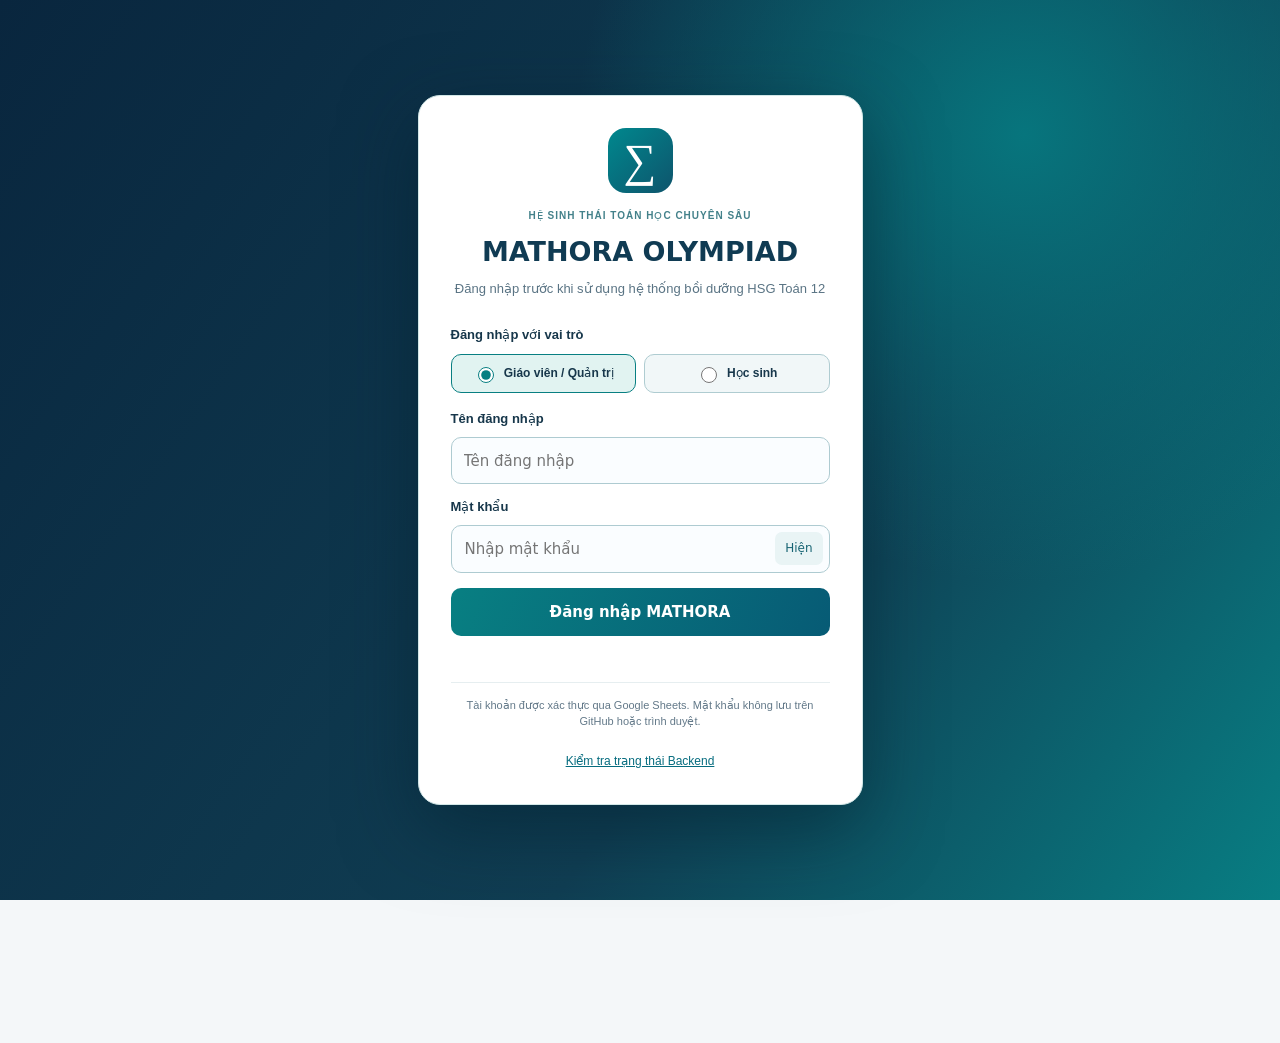
==== index.html @ 1aa9223e "copy(ui): remove xưởng terminology across Mathora creative and AI views" ====
<!doctype html>
<html lang="vi"><head><meta charset="UTF-8"><meta name="viewport" content="width=device-width,initial-scale=1"><meta name="theme-color" content="#0d2f45"><link rel="manifest" href="./manifest.json"><link rel="icon" href="./icon-192.png" type="image/png"><title>MATHORA OLYMPIAD | HSG Toán 12 cấp thành phố · V0.6</title>
<style>
:root{--navy:#102d40;--teal:#087f82;--bg:#f4f7f9;--ink:#203748;--muted:#718592;--line:#dce6eb;--white:#fff;--gold:#e4ab45;--pale:#e7f4f2}*{box-sizing:border-box}body{margin:0;background:var(--bg);font:15px/1.58 'Segoe UI',Arial,sans-serif;color:var(--ink)}button,input,select,textarea{font:inherit}button{cursor:pointer}button:disabled{opacity:.5;cursor:not-allowed}button:focus-visible,a:focus-visible,input:focus-visible,textarea:focus-visible,select:focus-visible{outline:3px solid #e9a835;outline-offset:2px}.app{min-height:100vh;display:grid;grid-template-columns:255px minmax(0,1fr)}aside{background:var(--navy);color:#d9e9ef;padding:25px 14px;position:sticky;top:0;height:100vh;overflow:auto}.mark{display:flex;align-items:center;gap:12px;padding:6px 10px 24px;border-bottom:1px solid #ffffff25}.symbol{display:grid;place-items:center;background:linear-gradient(140deg,#00a8a6,#0b636e);color:white;width:43px;height:43px;border-radius:14px;font-family:Georgia,serif;font-size:24px}.mark strong{font-family:'Segoe UI',Arial,sans-serif;display:block;color:#fff;font-size:18px;letter-spacing:.07em}.mark small{display:block;color:#b5cad5;font-size:11px}.nav-label{margin:26px 10px 10px;text-transform:uppercase;letter-spacing:.12em;color:#88a8b6;font-size:10px;font-weight:800}.nav{font-family:'Segoe UI',Arial,sans-serif;display:flex;gap:12px;align-items:center;width:100%;padding:11px 12px;border:0;background:transparent;color:#cae0e9;border-radius:11px;text-align:left;font-weight:600;margin:3px 0}.nav:hover,.nav.active{background:#ffffff19;color:#fff}.nav.active{box-shadow:inset 3px 0 var(--gold)}.nav span:first-child{width:22px;text-align:center;font-size:18px}.aside-foot{margin-top:35px;color:#99b5c4;font-size:11px;padding:12px;border-top:1px solid #ffffff24}main{min-width:0;padding:24px clamp(17px,3.2vw,48px) 70px;max-width:1550px;width:100%;margin:auto}.top{display:flex;justify-content:space-between;align-items:center;gap:12px;margin-bottom:28px}.kicker{font-size:12px;font-weight:800;letter-spacing:.1em;color:var(--teal);text-transform:uppercase}h1{font:750 clamp(26px,3vw,37px)/1.25 'Segoe UI',Arial,sans-serif;margin:7px 0 9px;color:var(--navy)}h2{font:750 22px/1.35 'Segoe UI',Arial,sans-serif;color:var(--navy);margin:0 0 12px}h3{font-family:'Segoe UI',Arial,sans-serif;font-size:16px;line-height:1.45;color:var(--navy);margin:0 0 10px}.sub{color:var(--muted);margin:0 0 22px}.badge{border:1px solid #cee3e1;background:#ecf7f5;color:#087175;border-radius:99px;padding:6px 11px;font-size:11px;font-weight:750}.badge.warn{background:#fff4e0;border-color:#f2dfbb;color:#926218}.grid{display:grid;grid-template-columns:repeat(3,minmax(0,1fr));gap:15px}.grid.two{grid-template-columns:repeat(2,minmax(0,1fr))}.panel{background:var(--white);border:1px solid var(--line);border-radius:17px;padding:22px;box-shadow:0 6px 18px #15445a08;min-width:0}.panel.soft{background:#ecf5f5;border-color:#d4e6e4}.stat{font-size:32px;font-weight:800;color:var(--navy)}.stat-caption{font-size:13px;color:var(--muted)}.hero{background:linear-gradient(125deg,#10384c,#0a5c64);border-radius:19px;color:white;padding:31px;position:relative;overflow:hidden;margin-bottom:20px}.hero:after{content:'∑';position:absolute;right:40px;top:-33px;color:#ffffff11;font:220px Georgia,serif;pointer-events:none}.hero h1{letter-spacing:-.025em;color:white;position:relative;z-index:1}.hero p{color:#d3e9ec;position:relative;z-index:1;max-width:650px}.hero .eyebrow{color:#b6dfdd;letter-spacing:.14em;font-size:11px;font-weight:800}.stack{display:grid;gap:16px}.row{display:flex;align-items:center;gap:11px;flex-wrap:wrap}.between{justify-content:space-between}.btn{font-family:'Segoe UI',Arial,sans-serif;background:var(--teal);color:white;border:1px solid var(--teal);padding:10px 16px;border-radius:10px;font-weight:700}.btn.secondary{background:white;color:var(--navy);border-color:#c9dce4}.btn.ghost{background:#eff5f7;color:#31566b;border-color:#d9e5e9}.btn.danger{background:#fff2ef;color:#ad3d32;border-color:#f1d5d0}.btn.small{padding:7px 10px;font-size:12px}.btn:hover{filter:brightness(.96)}.field{display:grid;gap:5px}.field label{font-size:12px;font-weight:800;color:#3b596a}.field input,.field select,.field textarea{width:100%;border:1px solid #cadbe3;background:#fff;border-radius:10px;padding:10px 12px;color:var(--ink)}.field textarea{min-height:95px;resize:vertical}.muted{color:var(--muted)}.tiny{font-size:12px}.divider{height:1px;background:var(--line);margin:17px 0}.pill{display:inline-flex;background:#edf3f6;color:#496475;border-radius:99px;padding:4px 9px;font-size:11px;font-weight:700}.pill.gold{background:#fff1d8;color:#916524}.item{border:1px solid var(--line);background:white;border-radius:13px;padding:16px;margin-bottom:11px}.item:last-child{margin-bottom:0}.item h3{margin:0 0 6px}.item p{margin:5px 0}.tagline{display:flex;gap:6px;flex-wrap:wrap;margin:9px 0}.toolbar{display:flex;gap:10px;flex-wrap:wrap;margin-bottom:18px}.toolbar input,.toolbar select{min-width:160px;flex:1;padding:10px 12px;border:1px solid var(--line);border-radius:10px;background:#fff}.empty{padding:38px;text-align:center;border:1px dashed #c7d7df;border-radius:14px;color:var(--muted)}.split{display:grid;grid-template-columns:1.15fr .85fr;gap:15px}.notice{border-left:3px solid #d8a04b;background:#fff6e7;padding:12px 14px;color:#785b31;border-radius:9px;font-size:13px}.good{border-left:3px solid #09866e;background:#eaf7f2;padding:12px 14px;color:#24665a;border-radius:9px;font-size:13px}.tab{border-bottom:2px solid transparent;padding:9px 13px;background:transparent;color:#6b7c86;font-weight:700;border-top:0;border-left:0;border-right:0}.tab.on{border-bottom-color:var(--teal);color:var(--teal)}.svgwrap{border:1px solid #d7e4e9;border-radius:12px;background:linear-gradient(0deg,#fff,#f8fcfc);min-height:220px;display:grid;place-items:center;overflow:auto}.math{font-family:'Segoe UI',Arial,sans-serif;font-size:17px;white-space:pre-wrap}.exampaper{background:white;color:#171717;padding:24px;border:1px solid #d3d3d3;min-height:260px;font-family:'Times New Roman',serif}.exampaper h2{font-family:'Times New Roman',serif;text-align:center;font-weight:700}.exampaper .q{white-space:pre-wrap;font-size:16px;line-height:1.6;margin:15px 0}.mobbar{display:none}.step{border-left:3px solid #c9dedc;padding-left:13px;margin:12px 0}.step b{display:block;color:var(--navy)}.step small{display:block;color:#607b8a}.hidden{display:none!important}footer{color:#8498a3;font-size:12px;margin-top:35px;text-align:center}@media(max-width:1050px){.grid{grid-template-columns:repeat(2,minmax(0,1fr))}.split{grid-template-columns:1fr}}@media(max-width:730px){.app{display:block}aside{position:fixed;z-index:40;left:0;top:0;width:min(290px,90vw);transform:translateX(-110%);transition:transform .2s;box-shadow:8px 0 30px #13293925}aside.open{transform:translateX(0)}main{padding:17px 15px 40px}.mobbar{display:flex;align-items:center;justify-content:space-between;background:#102d40;color:white;padding:12px 17px}.mobbar button{background:#ffffff20;border:1px solid #ffffff44;color:white;border-radius:9px;padding:6px 11px}.top{margin-bottom:16px}.grid,.grid.two{grid-template-columns:1fr}.hero{padding:22px}.panel{padding:16px}.hero:after{right:-25px}.toolbar input,.toolbar select{min-width:100%;flex:1}}@media print{aside,.mobbar,.top,.toolbar,.noprint,footer{display:none!important}.app{display:block}main{padding:0!important}.panel{box-shadow:none;border:0;padding:0}.exampaper{border:0;padding:0}.hero{display:none}body{background:white}.printonly{display:block!important}}

/* MATHORA Typography V0.4 — Vietnamese Unicode interface */
:root{--ui-font:"Segoe UI",Arial,"Noto Sans",sans-serif;--exam-font:"Times New Roman","Liberation Serif",serif}
html{font-family:var(--ui-font);font-synthesis:none;-webkit-text-size-adjust:100%;text-size-adjust:100%}
body,aside,main,section,article,header,footer,nav,div,span,p,small,label,li,button,input,select,textarea{font-family:var(--ui-font)}
body{font-size:15px;line-height:1.58;letter-spacing:normal;font-weight:400}
h1,h2,h3,h4,h5,h6,.hero h1,.panel h2,.item h3,.mark strong{font-family:var(--ui-font)!important;font-style:normal;letter-spacing:normal;font-synthesis:none;overflow-wrap:break-word}
h1,.hero h1{font-weight:750;line-height:1.3}
h2,.panel h2{font-weight:700;line-height:1.42}
h3,.item h3{font-weight:700;line-height:1.45}
.nav,.btn,.badge,.pill{font-family:var(--ui-font);font-synthesis:none}
.nav-label,.kicker,.hero .eyebrow{letter-spacing:.055em}
.symbol,.hero:after{font-family:Georgia,"Times New Roman",serif} /* Mathematical sigma ornament only */
.exampaper,.exampaper p,.exampaper span,.exampaper div,.exampaper li,.exampaper .q,.exampaper h1,.exampaper h2,.exampaper h3{font-family:var(--exam-font)!important;letter-spacing:normal}
.exampaper h2{font-weight:700;line-height:1.4}
@media(max-width:730px){h2,.panel h2{line-height:1.45}.nav{line-height:1.45}}


/* MATHORA V0.3 — unified Vietnamese typography across all screens */
:root { --ui-font: system-ui, -apple-system, "Segoe UI", "Noto Sans", Arial, sans-serif; --math-print-font: "Times New Roman", "Liberation Serif", serif; }
html { font-family:var(--ui-font); font-synthesis: none; -webkit-text-size-adjust:100%; text-rendering:optimizeLegibility; }
body { font-family:var(--ui-font); font-size:15px; line-height:1.6; font-weight:400; letter-spacing:normal; }
body :where(h1,h2,h3,h4,h5,h6,p,div,span,small,button,input,select,textarea,label,article,section,aside,nav,header,footer,th,td,li,b,strong) { font-family:inherit; }
h1,h2,h3,h4,h5,h6,.hero h1,.panel h2,.item h3 { font-family:var(--ui-font) !important; font-style:normal; font-weight:700; letter-spacing:0 !important; line-height:1.38; overflow-wrap:break-word; }
.hero h1 { font-size:clamp(26px,3vw,39px); line-height:1.23; }
.panel h2 { font-size:21px; line-height:1.45; }
.nav {font-weight:600;line-height:1.45;}
.nav-label,.kicker,.hero .eyebrow {letter-spacing:.035em !important;line-height:1.6;}
button,input,textarea,select {font-family:var(--ui-font) !important;}
.btn,.badge,.pill {font-weight:650;letter-spacing:0;}
.exampaper,.exampaper :where(p,span,div,li,h1,h2,h3,.q){font-family:var(--math-print-font)!important;letter-spacing:0!important;}
.exampaper :where(h1,h2,h3){font-weight:700;}
.symbol,.hero:after{font-family:Georgia,"Times New Roman",serif}
@media(max-width:730px){.panel h2{font-size:19px}.hero h1{font-size:27px}.nav{line-height:1.55}}
.demo-role-area{display:flex;align-items:center;gap:7px;flex-wrap:wrap}.demo-role-area label{font-size:12px;font-weight:650}.demo-role-area select{max-width:200px;border:1px solid #b4cbd8;border-radius:9px;padding:7px;background:white;color:#15344d}.submissionForm textarea,.gradeForm textarea{font-family:inherit}.top{flex-wrap:wrap}@media(max-width:720px){.demo-role-area{width:100%}.demo-role-area select{max-width:100%}}
.ai-context,.ai-inline{display:flex;align-items:center;justify-content:space-between;gap:12px;flex-wrap:wrap;background:#e7f4f2;border:1px solid #b9deda;border-radius:12px;padding:10px 14px;margin-bottom:14px}.ai-inline{justify-content:flex-start}.ai-text{white-space:pre-wrap;overflow-wrap:anywhere;font:14px/1.65 "Segoe UI",Arial,sans-serif;background:#f5f8fa;padding:14px;border-radius:9px;max-height:500px;overflow:auto}#aiResult .item{margin-top:12px}@media(max-width:650px){.ai-context{align-items:flex-start}}
</style><style id="ma-auth-style">
body.ma-locked .app,body.ma-locked .mobbar{visibility:hidden!important}
body:not(.ma-locked) #maLoginOverlay{display:none!important}
.ma-auth-screen{position:fixed;inset:0;z-index:99999;display:flex;align-items:center;justify-content:center;padding:16px;background:radial-gradient(circle at 80% 15%,#07757d,transparent 35%),linear-gradient(125deg,#09263e,#103e53 62%,#087e83);font-family:Segoe UI,Arial,sans-serif;color:#17374b}
.ma-auth-card{width:min(445px,100%);padding:32px;background:white;border:1px solid #d2e7e7;border-radius:22px;box-shadow:0 24px 75px #001d2b80;text-align:center}
.ma-auth-logo{width:65px;height:65px;display:grid;place-items:center;margin:auto auto 15px;border-radius:18px;background:linear-gradient(135deg,#00888e,#0e546c);font:46px Georgia,serif;color:white}
.ma-auth-eyebrow{font-size:10px;letter-spacing:.1em;font-weight:800;color:#43818a}.ma-auth-card h1{font-size:27px;margin:9px 0;color:#103b53}
.ma-auth-sub{font-size:13px;color:#5a7484;margin:0 0 25px}
.ma-auth-card form{text-align:left}.ma-auth-card label{display:block;margin-bottom:7px;font-size:13px;font-weight:700}.ma-role-title{font-size:13px;font-weight:750;margin-bottom:8px;text-align:left}.ma-role-options{display:grid;grid-template-columns:1fr 1fr;gap:8px;margin-bottom:16px}.ma-role-option{display:flex!important;align-items:center;justify-content:center;gap:7px;padding:9px 6px;margin:0!important;border:1px solid #afccd1;border-radius:10px;background:#f1f7f8;cursor:pointer}.ma-role-option:has(input:checked){border-color:#087f82;background:#e1f3f1}.ma-role-option input{width:16px;height:16px;accent-color:#087f82}.ma-role-option span{font-size:12px;font-weight:750}#maLoginUser{width:100%;height:47px;padding:0 12px;border:1.5px solid #aecbd1;border-radius:10px;background:#fafdff;margin-bottom:13px}
.ma-auth-inputwrap{position:relative}.ma-auth-inputwrap input{display:block;width:100%;height:48px;padding:0 65px 0 13px;border:1.5px solid #aecbd1;border-radius:10px;background:#fafdff}
.ma-auth-eye{position:absolute;right:7px;top:7px;padding:7px 10px;border:0;border-radius:7px;background:#e9f4f5;color:#176473;font-size:12px}
.ma-auth-submit{margin-top:15px;width:100%;min-height:48px;border:0;border-radius:10px;background:linear-gradient(110deg,#087f82,#075b75);color:white;font-size:15px;font-weight:750}
.ma-auth-error{min-height:20px;margin:11px 0 0;color:#b33442;font-size:12px;text-align:center}
.ma-auth-note{border-top:1px solid #e6eef0;padding-top:14px;margin-top:15px;font-size:11px;color:#637989;line-height:1.5}
#maLoginHealth{display:inline-block;margin-top:11px;font-size:12px;color:#066c7f}
@media(max-width:480px){.ma-auth-card{padding:24px 18px}.ma-auth-card h1{font-size:23px}}
</style></head><body class="ma-locked"><div id="maLoginOverlay" class="ma-auth-screen" role="dialog" aria-modal="true" aria-labelledby="maLoginTitle"><div class="ma-auth-card"><div class="ma-auth-logo">∑</div><div class="ma-auth-eyebrow">HỆ SINH THÁI TOÁN HỌC CHUYÊN SÂU</div><h1 id="maLoginTitle">MATHORA OLYMPIAD</h1><p class="ma-auth-sub">Đăng nhập trước khi sử dụng hệ thống bồi dưỡng HSG Toán 12</p><form id="maLoginForm" autocomplete="off"><div class="ma-role-title">Đăng nhập với vai trò</div><div class="ma-role-options"><label class="ma-role-option"><input type="radio" name="maLoginRole" value="teacher" checked><span>Giáo viên / Quản trị</span></label><label class="ma-role-option"><input type="radio" name="maLoginRole" value="student"><span>Học sinh</span></label></div><label for="maLoginUser">Tên đăng nhập</label><input id="maLoginUser" type="text" autocomplete="username" autocapitalize="off" placeholder="Tên đăng nhập" maxlength="50" required><label for="maLoginKey">Mật khẩu</label><div class="ma-auth-inputwrap"><input id="maLoginKey" type="password" autocomplete="current-password" autocapitalize="off" placeholder="Nhập mật khẩu" required><button id="maToggleKey" type="button" class="ma-auth-eye">Hiện</button></div><button id="maLoginSubmit" type="submit" class="ma-auth-submit">Đăng nhập MATHORA</button><div id="maLoginMessage" class="ma-auth-error" role="alert" aria-live="polite"></div></form><p class="ma-auth-note">Tài khoản được xác thực qua Google Sheets. Mật khẩu không lưu trên GitHub hoặc trình duyệt.</p><a id="maLoginHealth" href="#" target="_blank" rel="noopener noreferrer">Kiểm tra trạng thái Backend</a></div></div><div class="mobbar"><b>MATHORA OLYMPIAD</b><button id="mobileMenu">☰ Danh mục</button></div><div class="app"><aside id="sidebar"><div class="mark"><div class="symbol">∑</div><div><strong>MATHORA</strong><small>OLYMPIAD · TOÁN 12</small></div></div><div class="nav-label">Không gian bồi dưỡng</div><div id="nav"></div><div class="aside-foot">Sản phẩm trí tuệ cá nhân Nguyễn Văn Thà<br>Bản thử nghiệm độc lập · Backend đã khai báo · AI chưa kết nối an toàn</div></aside><main><div class="top"><div><div class="kicker">MATHORA / OLYMPIAD</div><div id="breadcrumb" class="muted tiny">Tổng quan</div></div><span class="badge warn">BẢN THỬ NGHIỆM V0.6</span></div><div id="view"></div><footer>MATHORA OLYMPIAD · Bồi dưỡng học sinh giỏi Toán 12 cấp thành phố · Dữ liệu lưu trong trình duyệt hiện tại</footer></main></div>
<script>
/* MATHORA – cau hinh cong khai. Khong dua API key, teacher/owner key vao file nay. */
window.MATHORA_BACKEND_CONFIG = Object.freeze({
  endpoint: "https://script.google.com/macros/s/AKfycbwJVgZj04G1gWfdTzt-3lJlcXBLJW6Z7-zCbK-s99DzNy_-PAcvZwhtrALyz2QvTDolyw/exec",
  healthUrl: "https://script.google.com/macros/s/AKfycbwJVgZj04G1gWfdTzt-3lJlcXBLJW6Z7-zCbK-s99DzNy_-PAcvZwhtrALyz2QvTDolyw/exec?action=health",
  expectedService: "MATHORA",
  expectedVersion: "2.6-parameter-domain",
  connectionStatus: "DIRECT_GAS_SHEETS_SESSION",
  // No OAuth or third-party gateway required for restricted prototype login.
  writeEnabled: false,
  note: "GitHub Pages POST text/plain to Apps Script V2.5. Authenticated by Sheets accounts and session token; credentials are not stored in GitHub."
});
</script>
<script>
(()=>{'use strict';
const STORE='mathora_olympiad_v01';
const TASK_STORE='mathora_olympiad_tasks_v04';
const DEMO_STUDENTS=[{id:'hs01',name:'Học sinh mẫu 01'},{id:'hs02',name:'Học sinh mẫu 02'},{id:'hs03',name:'Học sinh mẫu 03'}];
let demoRole='teacher',demoStudent='hs01';
function taskLoad(){try{const d=JSON.parse(localStorage.getItem(TASK_STORE));if(d&&Array.isArray(d.tasks)&&Array.isArray(d.submissions))return d}catch{}return {tasks:[],submissions:[]}}
let taskData=taskLoad();
function taskSave(){try{localStorage.setItem(TASK_STORE,JSON.stringify(taskData));return true}catch{alert('Không lưu được dữ liệu nhiệm vụ. Hãy xuất bản sao lưu.');return false}}
function stuName(id){return DEMO_STUDENTS.find(s=>s.id===id)?.name||'Không rõ'}
function taskStatus(task,student){const s=taskData.submissions.filter(x=>x.taskId===task.id&&x.studentId===student).sort((a,b)=>b.created.localeCompare(a.created))[0];return s?(s.score!==null&&s.score!==undefined?'Đã nhận xét':s.state==='returned'?'Cần bổ sung':'Đã nộp'):'Chưa nộp'}

const initial={topics:[{id:'topic-gt',name:'Giải tích',description:'Hàm số, phương trình, bất phương trình, tích phân và các phương pháp giải tích nâng cao.'},{id:'topic-ds',name:'Đại số',description:'Biến đổi đại số, đa thức, hệ phương trình và bất đẳng thức.'},{id:'topic-hh',name:'Hình học',description:'Hình học tọa độ, không gian, các bài toán về quan hệ hình học.'},{id:'topic-to',name:'Tổ hợp – Xác suất',description:'Các nguyên lý đếm, tổ hợp và lập luận xác suất.'}],problems:[],exams:[],attempts:[],notes:[]};
let data=load(),page='home',selected=[],editing=null,examId=null;
const $=id=>document.getElementById(id);
const uid=()=>Math.random().toString(36).slice(2,10);
const esc=s=>String(s??'').replace(/[&<>"']/g,c=>({'&':'&amp;','<':'&lt;','>':'&gt;','"':'&quot;',"'":'&#39;'}[c]));
const nl=s=>esc(s).replace(/\n/g,'<br>');
function load(){try{const x=JSON.parse(localStorage.getItem(STORE));if(x&&Array.isArray(x.topics)&&Array.isArray(x.problems)&&Array.isArray(x.exams)&&Array.isArray(x.attempts))return x}catch(e){}return structuredClone(initial)}
function save(){try{localStorage.setItem(STORE,JSON.stringify(data));return true}catch(e){alert('Không lưu được dữ liệu trong trình duyệt. Hãy xuất sao lưu JSON.');return false}}
function topicName(id){return data.topics.find(t=>t.id===id)?.name||'Chưa phân loại'}
const navs=[['home','⌂','Tổng quan'],['create','✦','Hệ sinh thái bài toán'],['aiLab','✧','Trợ lý AI & ra đề'],['topics','▤','Chuyên đề'],['problems','✎','Ngân hàng bài toán'],['exams','▣','Đề thi – Thi thử'],['examAudit','♧','Phản biện đề thi'],['draw','△','Vẽ hình Toán học'],['review','✓','Kiểm định'],['practice','◷','Luyện tập'],['assign','☷','Giao & quản lý nhiệm vụ'],['mytasks','☑','Nhiệm vụ của tôi'],['data','⚙','Dữ liệu – Sao lưu']];
function go(p){page=p;editing=null;selected=[];examId=null;render();$('sidebar').classList.remove('open');scrollTo(0,0)}
function render(){ $('nav').innerHTML=navs.filter(([id])=>demoRole==='teacher'?id!=='mytasks':!['topics','problems','exams','create','review','examAudit','assign','data','aiLab'].includes(id)).map(([id,ico,label])=>{
 const section=demoRole==='student'?'':({home:'Điều hướng',create:'NGHIÊN CỨU & SÁNG TẠO',topics:'KHO HỌC LIỆU & ĐỀ THI',draw:'CÔNG CỤ & KIỂM ĐỊNH',assign:'TỔ CHỨC & QUẢN TRỊ'})[id];
 return (section?'<div class="nav-label" style="margin:17px 10px 7px">'+section+'</div>':'')+`<button class="nav ${id===page?'active':''}" data-go="${id}"><span>${ico}</span>${label}</button>`;
}).join('');$('breadcrumb').textContent=navs.find(n=>n[0]===page)?.[2]||'';const obj={home,aiLab,topics,problems,practice,exams,examAudit,create,draw,review,assign,mytasks,data:backup};if(demoRole==='student'&&!['home','practice','draw','mytasks'].includes(page))page='home';if(demoRole==='teacher'&&page==='mytasks')page='home';$('view').innerHTML=(page==='home'&&demoRole==='student'?studentHome:obj[page])();renderDemoRole();bind();addContextAssistant()}
function renderDemoRole(){
 let el=document.getElementById('demoRoleArea');
 if(!el){el=document.createElement('div');el.id='demoRoleArea';el.className='demo-role-area';document.querySelector('.top').appendChild(el);}
 el.textContent=(demoRole==='student'?'HỌC SINH':'GIÁO VIÊN / QUẢN TRỊ')+' · '+(window.MATHORA_displayName||'');
}
window.MATHORA_applyRole=(role,displayName)=>{
 demoRole=role==='student'?'student':'teacher';window.MATHORA_displayName=String(displayName||'');page='home';render();
};

function studentHome(){const ts=taskData.tasks.filter(t=>t.recipients.includes(demoStudent));return head('Không gian học tập','Học sinh đã đăng nhập; dữ liệu nhiệm vụ mẫu chỉ lưu cục bộ.')+`<div class="hero"><div class="eyebrow">MATHORA OLYMPIAD</div><h1>Chào ${esc(stuName(demoStudent))}</h1><p>Học chuyên đề, nhận nhiệm vụ, nộp lời giải và xem phản hồi của giáo viên.</p><button class="btn secondary" data-go="mytasks">Xem nhiệm vụ của tôi →</button></div><div class="grid"><div class="panel"><div class="stat">${ts.length}</div><div class="stat-caption">Nhiệm vụ được giao</div></div><div class="panel"><div class="stat">${ts.filter(t=>taskStatus(t,demoStudent)==='Chưa nộp').length}</div><div class="stat-caption">Chưa nộp bài</div></div><div class="panel"><div class="stat">${ts.filter(t=>taskStatus(t,demoStudent)==='Đã nhận xét').length}</div><div class="stat-caption">Đã nhận xét</div></div></div><div class="notice">Vai trò do Apps Script xác thực; nhiệm vụ mẫu chưa đồng bộ Google Sheets.</div>`}
function head(title,sub){return `<h1>${title}</h1><p class="sub">${sub}</p>`}
function home(){return `<div class="hero"><div class="eyebrow">HỆ SINH THÁI TOÁN HỌC CHUYÊN SÂU</div><h1>MATHORA OLYMPIAD</h1><p>AI hỗ trợ sáng tạo bài toán và đề thi HSG Toán 12; ba vòng phản biện, giáo viên thẩm định, sau đó tổ chức dạy học.</p><button class="btn secondary noprint" data-go="aiLab">AI tạo bài toán & đề thi →</button></div><div class="grid"><div class="panel"><div class="stat">${data.topics.length}</div><div class="stat-caption">Chuyên đề được khai báo</div></div><div class="panel"><div class="stat">${data.problems.length}</div><div class="stat-caption">Bài toán trong ngân hàng</div></div><div class="panel"><div class="stat">${data.exams.length}</div><div class="stat-caption">Bộ đề đang quản lý</div></div></div><div class="grid two" style="margin-top:16px"><div class="panel"><h2>Quy trình biên soạn</h2>${[['01','Xây dựng chuyên đề','Phân định phạm vi và yêu cầu cần đạt'],['02','Biên soạn bài toán','Ghi lời giải, kiểm tra và phân hóa'],['03','Tổ hợp đề thi','Chọn bài toán, lập hướng dẫn chấm'],['04','Phản biện độc lập 3 vòng','Kiểm tra Toán học, khảo thí và tổng thể']].map(s=>`<div class="step"><b>${s[0]} · ${s[1]}</b><small>${s[2]}</small></div>`).join('')}</div><div class="panel soft"><h2>Nguyên tắc học thuật</h2><p>Độ khó không được xác định chỉ qua hình thức đề. Bài toán phải có lời giải đầy đủ, kiểm tra điều kiện, xem xét cách giải nhanh và phản biện độc lập khi cần.</p><div class="notice">Danh mục chuyên đề hiện là gợi ý khởi tạo, <b>chưa được đối chiếu đầy đủ với quy định HSG thành phố từng năm</b>. Chưa nhập đề hoặc kết quả chính thức.</div><div class="divider"></div><button class="btn" data-go="problems">Bắt đầu biên soạn bài toán</button></div></div>`}
function topics(){return head('Chuyên đề HSG Toán 12','Kho chuyên đề riêng cho kỳ thi HSG cấp thành phố. Giáo viên rà soát phạm vi trước khi dùng.')+`<div class="panel"><h2>${editing==='topic'?'Chỉnh sửa chuyên đề':'Thêm chuyên đề'}</h2><form id="topicForm" class="stack"><div class="field"><label>Tên chuyên đề</label><input name="name" required maxlength="130" value="${esc(editing?.name||'')}" placeholder="Ví dụ: Bất đẳng thức – Cực trị"></div><div class="field"><label>Nội dung và định hướng</label><textarea name="description" maxlength="2000" placeholder="Phạm vi kiến thức, phương pháp, yêu cầu cần đạt...">${esc(editing?.description||'')}</textarea></div><div class="row"><button class="btn" type="submit">${editing?.id?'Lưu thay đổi':'Thêm chuyên đề'}</button>${editing?.id?'<button type="button" id="cancelEdit" class="btn secondary">Hủy</button>':''}</div></form></div><div class="grid two" style="margin-top:16px">${data.topics.map(t=>`<div class="panel"><h3>${esc(t.name)}</h3><p class="muted tiny">${nl(t.description)}</p><span class="pill">${data.problems.filter(p=>p.topic===t.id).length} bài toán</span><div class="divider"></div><div class="row"><button class="btn small secondary" data-edit-topic="${esc(t.id)}">Sửa</button><button class="btn small danger" data-del-topic="${esc(t.id)}">Xóa</button></div></div>`).join('')||'<div class="empty">Chưa có chuyên đề</div>'}</div>`}
function problemForm(p={}){return `<form id="problemForm" class="panel stack"><h2>${p.id?'Chỉnh sửa bài toán':'Biên soạn bài toán mới'}</h2><div class="grid two"><div class="field"><label>Tiêu đề</label><input name="title" required maxlength="180" value="${esc(p.title||'')}" placeholder="Bài toán số 1"></div><div class="field"><label>Chuyên đề</label><select name="topic" required>${data.topics.map(t=>`<option value="${esc(t.id)}" ${p.topic===t.id?'selected':''}>${esc(t.name)}</option>`).join('')}</select></div></div><div class="grid two"><div class="field"><label>Mức độ</label><select name="level">${['Nền tảng','Nâng cao','HSG thành phố','Thử thách mở rộng'].map(x=>`<option ${p.level===x?'selected':''}>${x}</option>`).join('')}</select></div><div class="field"><label>Nguồn / xuất xứ</label><input name="source" value="${esc(p.source||'')}" maxlength="240" placeholder="Tác giả, sách, năm thi hoặc tự biên soạn"></div></div><div class="field"><label>Đề bài (hỗ trợ lưu nguyên văn LaTeX)</label><textarea required name="statement" rows="4" placeholder="Nhập toàn bộ đề toán...">${esc(p.statement||'')}</textarea></div><div class="field"><label>Lời giải / chứng minh</label><textarea name="solution" rows="5" placeholder="Lời giải tự luận, điều kiện và các bước chứng minh...">${esc(p.solution||'')}</textarea></div><div class="field"><label>Ghi chú kiểm định và hướng giải nhanh</label><textarea name="check" rows="3" placeholder="Điều kiện, biến đổi kiểm chứng, các cách giải khác...">${esc(p.check||'')}</textarea></div><div class="row"><button class="btn" type="submit">${p.id?'Cập nhật':'Lưu bài toán'}</button><button type="button" id="hideForm" class="btn secondary">Đóng</button></div></form>`}
function problems(){const show=editing==='new'||editing?.kind==='problem';return '<div class="ai-inline"><button class="btn" data-go="aiLab">✦ AI sáng tạo bài toán</button><span class="tiny muted">Bản nháp AI phải được giáo viên kiểm định trước khi duyệt.</span></div>'+head('Ngân hàng bài toán','Nội dung chuyên biệt HSG Toán 12 cấp thành phố; có hồ sơ lời giải và trạng thái phản biện.')+`<div class="row between toolbar"><div class="row"><button id="newProblem" class="btn">+ Thêm bài toán</button><span class="badge">${data.problems.length} bài toán</span></div></div><div id="problemEditor">${show?problemForm(editing?.kind==='problem'?editing.item:{}):''}</div><div class="toolbar"><input id="searchProblem" placeholder="Tìm bài toán..." aria-label="Tìm bài toán"><select id="filterTopic"><option value="">Tất cả chuyên đề</option>${data.topics.map(t=>`<option value="${esc(t.id)}">${esc(t.name)}</option>`).join('')}</select></div><div id="problemList">${problemCards(data.problems)}</div>`}
function problemCards(ps){return ps.length?ps.map(p=>`<div class="item" data-ptopic="${esc(p.topic)}" data-ptext="${esc((p.title+' '+p.statement).toLowerCase())}"><div class="row between"><h3>${esc(p.title)}</h3><span class="pill ${p.approved?'':'gold'}">${p.approved?'Đã duyệt nội bộ':'Chưa duyệt'}</span></div><div class="tagline"><span class="pill">${esc(topicName(p.topic))}</span><span class="pill">${esc(p.level)}</span></div><p class="math">${nl(p.statement)}</p><details><summary>Xem lời giải & hồ sơ phản biện</summary><p class="muted tiny">Nguồn: ${esc(p.source||'Chưa ghi nguồn')}</p><b>Lời giải</b><p class="math">${nl(p.solution||'Chưa có lời giải')}</p><b>Kiểm tra</b><p>${nl(p.check||'Chưa có ghi chú')}</p></details><div class="divider"></div><div class="row"><button class="btn small secondary" data-edit-problem="${p.id}">Sửa</button><button class="btn small ghost" data-toggle-approve="${p.id}">${p.approved?'Hủy duyệt':'Đánh dấu duyệt nội bộ'}</button><button class="btn small danger" data-del-problem="${p.id}">Xóa</button></div></div>`).join(''):'<div class="empty">Chưa có bài toán. Bắt đầu từ nút “Thêm bài toán”.</div>'}
function practice(){const qs=data.problems.filter(p=>p.solution);return head('Luyện tập – Tự đánh giá','Chọn bài toán đã có lời giải, tự làm rồi đối chiếu. Chức năng đánh giá thủ công, chưa phải chấm AI.')+`<div class="panel"><div class="row between"><h2>Chọn bài toán luyện tập</h2><span class="badge">${qs.length} bài có lời giải</span></div>${qs.length?`<div class="field"><label>Bài toán</label><select id="practicePick">${qs.map(p=>`<option value="${p.id}">${esc(p.title)} · ${esc(topicName(p.topic))}</option>`).join('')}</select></div><div id="practiceBody"></div>`:'<div class="empty">Cần thêm bài toán có lời giải trong Ngân hàng trước khi luyện tập.</div>'}</div><div class="panel" style="margin-top:16px"><h2>Lịch sử tự đánh giá</h2>${data.attempts.slice().reverse().slice(0,15).map(a=>`<div class="item"><b>${esc(a.title)}</b><p class="tiny muted">${esc(a.date)} · ${esc(a.grade)}</p></div>`).join('')||'<p class="muted">Chưa có lượt đánh giá.</p>'}</div>`}
function practiceBody(){let p=data.problems.find(x=>x.id===$('practicePick')?.value);if(!p)return; $('practiceBody').innerHTML=`<div class="divider"></div><h3>${esc(p.title)}</h3><p class="math">${nl(p.statement)}</p><div class="field"><label>Bài làm / ý tưởng của em</label><textarea id="mySolution" rows="5" placeholder="Ghi lời giải của bản thân..."></textarea></div><div class="row" style="margin-top:13px"><button id="revealSolution" class="btn secondary">Xem lời giải tham khảo</button></div><div id="refSolution" class="hidden"><div class="good" style="margin:13px 0"><b>Lời giải tham khảo</b><div class="math">${nl(p.solution)}</div></div><div class="field"><label>Tự đánh giá</label><select id="myGrade"><option>Đã giải đúng và hiểu bản chất</option><option>Giải được một phần</option><option>Cần ôn tập lại</option></select></div><button id="savePractice" class="btn" style="margin-top:10px">Lưu kết quả tự đánh giá</button></div>`;$('revealSolution').onclick=()=>$('refSolution').classList.remove('hidden');$('savePractice').onclick=()=>{data.attempts.push({id:uid(),problem:p.id,title:p.title,grade:$('myGrade').value,date:new Date().toLocaleString('vi-VN'),working:$('mySolution').value});save();render()}}
// V0.6: Trạng thái kiểm soát ba vòng theo phiên bản nội dung, chỉ là mô phỏng cục bộ.
const REVIEW_NAMES=['Toán học độc lập','Khảo thí và độ khó','Độc lập tổng thể'];
function examContent(ex){return {title:ex.title,minutes:ex.minutes,points:ex.points,questions:ex.questions.map(id=>{const p=data.problems.find(x=>x.id===id);return p?{id:p.id,title:p.title,statement:p.statement,solution:p.solution,check:p.check,topic:p.topic,level:p.level,source:p.source}:{id,missing:true}})}}
function examFingerprint(ex){return JSON.stringify(examContent(ex))}
function auditOf(ex){if(!ex.audit)ex.audit={version:1,snapshot:examFingerprint(ex),rounds:[],approval:null,history:[]};return ex.audit}
function auditValid(ex){const a=auditOf(ex);return a.snapshot===examFingerprint(ex)&&!ex.questions.some(id=>!data.problems.some(p=>p.id===id))}
function auditReady(ex){const a=auditOf(ex);return auditValid(ex)&&a.rounds.length===3&&a.rounds.every((r,i)=>r.round===i+1&&r.result==='pass')&&new Set(a.rounds.map(r=>r.reviewer.toLocaleLowerCase('vi'))).size===3}
function auditEscape(v){return esc(String(v??''))}
function examAudit(){const ex=data.exams.find(x=>x.id===examId)||data.exams[0];if(!ex)return head('Ba vòng phản biện độc lập','Chưa có đề thi. Hãy tạo bản nháp trong mục Đề thi – Thi thử.')+`<button class="btn" data-go="exams">Tạo đề thi</button>`;
 const a=auditOf(ex),valid=auditValid(ex),ready=auditReady(ex),failed=a.rounds.some(r=>r.result==='fail'),round=a.rounds.length+1;
 return head('Phản biện đề thi – 3 vòng','Phiếu nghiệp vụ mô phỏng; tên người phản biện và kết quả do người thử nghiệm nhập, chưa phải xác thực danh tính hay AI phản biện thật.')+
 `<div class="panel"><div class="field"><label>Chọn hồ sơ đề</label><select id="auditPick">${data.exams.map(e=>`<option value="${auditEscape(e.id)}" ${e.id===ex.id?'selected':''}>${auditEscape(e.title)}</option>`).join('')}</select></div><div class="tagline"><span class="pill">${ex.questions.length} bài</span><span class="pill ${valid?'':'gold'}">${valid?'Nội dung trùng phiên bản được rà soát':'ĐỀ ĐÃ THAY ĐỔI – KHÓA PHẢN BIỆN'}</span><span class="pill ${ready?'':'gold'}">${a.rounds.length}/3 vòng đạt</span></div><p class="muted tiny">Phiên bản hồ sơ: ${a.version}. Mọi thay đổi đề, lời giải hoặc câu hỏi đều làm mất hiệu lực kết quả cũ. Không phát hành thật từ bản HTML.</p><div class="row"><button id="auditReset" class="btn danger">Lập phiên bản rà soát mới</button><button class="btn secondary" id="auditExport">Xuất hồ sơ phản biện JSON</button></div></div>`+
 `<div class="grid" style="margin-top:16px">${REVIEW_NAMES.map((name,i)=>{const r=a.rounds[i];return `<div class="panel"><b>VÒNG ${i+1} – ${name}</b><p class="tiny muted">${['Tìm lời giải độc lập, kiểm tra điều kiện, lập luận và phản ví dụ.','Tìm cách giải nhanh/Casio; đánh giá thời lượng, phân hóa, biểu điểm.','Giải lại từ đề gốc, đối chiếu toàn bộ, kiểm tra tính nhất quán.'][i]}</p><span class="pill ${r?'':'gold'}">${r?'Đã ghi nhận: '+auditEscape(r.result==='pass'?'Đạt':'Không đạt'):'Chưa thực hiện'}</span>${r?`<p class="tiny muted"><b>Người phản biện (khai báo):</b> ${auditEscape(r.reviewer)}<br><b>Nhận xét:</b> ${nl(r.findings)}<br><b>Bằng chứng:</b> ${nl(r.evidence)}<br><b>Thời điểm:</b> ${auditEscape(r.at)}</p>`:''}</div>`}).join('')}</div>`+
 `${!valid?'<div class="notice">Nội dung đề không còn khớp hồ sơ. Phải tạo phiên bản rà soát mới, chạy lại đủ 3 vòng.</div>':failed?'<div class="notice">Có vòng phản biện không đạt. Dừng quy trình, chỉnh sửa và lập phiên bản rà soát mới trước khi tiếp tục.</div>':round<=3?`<div class="panel" style="margin-top:16px"><h2>Ghi nhận vòng ${round} – ${REVIEW_NAMES[round-1]}</h2><div class="notice">Đây là mẫu ghi nhận đánh giá thủ công. Không thể xác minh người phản biện, tính độc lập hay kết quả toán học bằng localStorage.</div><form id="auditForm" class="stack"><div class="field"><label>Mã / họ tên người phản biện (khác hai vòng trước)</label><input name="reviewer" required maxlength="120" placeholder="Ví dụ: Phản biện viên A"></div><div class="field"><label>Kết luận</label><select name="result"><option value="fail">Không đạt – yêu cầu sửa</option><option value="pass">Đạt sau khi rà soát</option></select></div><div class="field"><label>Phân tích lỗi, phản ví dụ, đánh giá chuyên môn</label><textarea name="findings" rows="4" required minlength="20" placeholder="Nêu từng bài đã kiểm tra, điểm đúng/sai và kiến nghị..."></textarea></div><div class="field"><label>Minh chứng / phương pháp giải độc lập</label><textarea name="evidence" rows="4" required minlength="20" placeholder="Ghi phép tính, lập luận, kết quả đối chiếu hoặc tài liệu chứng minh..."></textarea></div><button class="btn">Ghi hồ sơ vòng ${round}</button></form></div>`:'<div class="good" style="margin-top:16px">Đã nhập đủ ba biên bản đạt cho phiên bản hiện tại. Chuyển sang bước thẩm định của chủ sở hữu.</div>'}`+
 `<div class="panel" style="margin-top:16px"><h2>Thẩm định cuối cùng và khóa phát hành</h2><p class="tiny muted">${a.approval&&ready?'Đã ghi nhận ý kiến thẩm định (mô phỏng): '+auditEscape(a.approval.by):'Chưa ghi nhận phê duyệt hợp lệ cho phiên bản hiện tại.'}</p><form id="auditApproval" class="stack"><div class="field"><label>Người phê duyệt (khai báo)</label><input name="approver" maxlength="120" required placeholder="Họ tên người có thẩm quyền"></div><div class="field"><label>Ý kiến thẩm định</label><textarea name="note" minlength="20" required rows="3" placeholder="Căn cứ thẩm định, yêu cầu chỉnh sửa hoặc chấp thuận..."></textarea></div><button class="btn" ${!ready?'disabled':''}>Ghi phê duyệt nội bộ (mô phỏng)</button></form><div class="notice"><b>Phát hành thật: ĐANG KHÓA.</b> Bản HTML không xác thực người dùng, không có Backend và không cấp quyền phát hành đề chính thức. Kể cả 3 vòng đạt, đây chỉ là hồ sơ thử nghiệm.</div></div>`;
}
function bindExamAudit(){const ex=data.exams.find(x=>x.id===examId)||data.exams[0];if(!ex)return;const a=auditOf(ex);$('auditPick').onchange=e=>{examId=e.target.value;render()};$('auditReset').onclick=()=>{if(!confirm('Tạo phiên bản mới sẽ vô hiệu hóa cả ba vòng và phê duyệt trước đó. Tiếp tục?'))return;ex.audit={version:(a.version||1)+1,snapshot:examFingerprint(ex),rounds:[],approval:null,history:[...(a.history||[]),{at:new Date().toISOString(),action:'reset',previousRounds:a.rounds.length}]};save();render()};$('auditExport').onclick=()=>download('mathora-review-'+ex.id+'.json',JSON.stringify({app:'mathora-olympiad-audit-demo',exam:examContent(ex),audit:ex.audit,exported:new Date().toISOString(),warning:'Local simulation only, not verified independent review'},null,2),'application/json');
 $('auditForm')?.addEventListener('submit',e=>{e.preventDefault();if(!auditValid(ex)||a.rounds.some(r=>r.result==='fail')){alert('Đề thay đổi hoặc đã có vòng không đạt. Cần lập phiên bản rà soát mới.');return}const f=new FormData(e.target),reviewer=String(f.get('reviewer')).trim(),result=String(f.get('result')),findings=String(f.get('findings')).trim(),evidence=String(f.get('evidence')).trim();if(reviewer.length<3||findings.length<20||evidence.length<20){alert('Cần thông tin và bằng chứng phản biện đầy đủ.');return}if(a.rounds.some(r=>r.reviewer.toLocaleLowerCase('vi')===reviewer.toLocaleLowerCase('vi'))){alert('Ba vòng phải khai báo ba người phản biện khác nhau.');return}if(!['pass','fail'].includes(result))return;const n=a.rounds.length+1;if(n>3)return;a.rounds.push({round:n,reviewer,result,findings,evidence,at:new Date().toISOString()});a.approval=null;if(result==='fail')alert('Vòng không đạt. Hồ sơ cần được chỉnh sửa và lập phiên bản phản biện mới.');save();render()});
 $('auditApproval')?.addEventListener('submit',e=>{e.preventDefault();if(!auditReady(ex)){alert('Chưa đủ ba vòng đạt hợp lệ');return}const f=new FormData(e.target),by=String(f.get('approver')).trim(),note=String(f.get('note')).trim();if(by.length<3||note.length<20)return;if(a.rounds.some(r=>r.reviewer.toLocaleLowerCase('vi')===by.toLocaleLowerCase('vi'))){alert('Người phê duyệt phải khác ba người phản biện đã khai báo.');return}a.approval={by,note,at:new Date().toISOString(),scope:'local-demo-only'};save();render()});}

function exams(){return '<div class="ai-inline"><button class="btn" data-go="aiLab">✦ AI xây dựng đề thi</button><span class="tiny muted">Tạo đề từ yêu cầu, ma trận và đặc tả.</span></div>'+head('Đề thi – Thi thử','Tổ hợp đề từ ngân hàng HSG Toán 12; chỉ các bài đã duyệt nội bộ và có lời giải mới đủ điều kiện tạo đề.')+`<div class="split"><div class="panel"><h2>Tạo đề mới</h2><form id="examForm" class="stack"><div class="field"><label>Tên đề</label><input name="title" required maxlength="180" placeholder="Đề HSG Toán 12 – Số 01"></div><div class="grid two"><div class="field"><label>Thời lượng (phút)</label><input type="number" name="minutes" value="150" min="15" max="360" required></div><div class="field"><label>Tổng điểm</label><input type="number" name="points" value="20" min="1" max="100" step="0.5" required></div></div><label class="tiny"><b>Chọn bài toán</b> (chỉ hiện bài đủ điều kiện)</label><div style="max-height:240px;overflow:auto">${data.problems.filter(p=>p.approved&&p.solution?.trim()).map(p=>`<label class="item row"><input type="checkbox" name="question" value="${p.id}"><span>${esc(p.title)} <small class="muted">· ${esc(topicName(p.topic))}</small></span></label>`).join('')||'<div class="notice">Chưa có bài toán đủ điều kiện: cần lời giải và duyệt nội bộ.</div>'}</div><button class="btn" type="submit">Tạo bản nháp đề thi</button></form></div><div class="panel"><h2>Hồ sơ đề thi</h2>${data.exams.slice().reverse().map(e=>`<div class="item"><b>${esc(e.title)}</b><div class="tagline"><span class="pill">${e.questions.length} câu</span><span class="pill gold">${auditReady(e)?'Đã ghi 3 vòng (mô phỏng)':'Bản nháp – chưa đủ 3 vòng'}</span></div><p class="tiny muted">${e.minutes} phút · ${e.points} điểm · ${esc(e.date)}</p><div class="row"><button class="btn small secondary" data-preview-exam="${e.id}">Xem / In</button><button class="btn small" data-audit-exam="${e.id}">3 vòng phản biện</button><button class="btn small danger" data-del-exam="${e.id}">Xóa</button></div></div>`).join('')||'<div class="empty">Chưa có bộ đề.</div>'}</div></div><div id="examPreview" style="margin-top:16px"></div>`}
function showExam(id){const e=data.exams.find(x=>x.id===id);if(!e)return;const qs=e.questions.map(id=>data.problems.find(p=>p.id===id)).filter(Boolean);$('examPreview').innerHTML=`<div class="panel"><div class="row between noprint"><h2>Xem đề thi</h2><div class="row"><label class="tiny"><input id="showAnswers" type="checkbox"> Hiện đáp án / lời giải</label><button class="btn secondary" id="printExam">In / Lưu PDF</button></div></div><div class="exampaper" id="paper"><div style="text-align:center;font-size:13px">MATHORA OLYMPIAD · BẢN NHÁP – KHÔNG PHÁT HÀNH</div><h2>${esc(e.title)}</h2><p style="text-align:center">Thời gian: ${e.minutes} phút · Tổng điểm dự kiến: ${e.points}</p><hr>${qs.map((p,i)=>`<div class="q"><b>Bài ${i+1}.</b> ${nl(p.statement)}<div class="answer hidden" style="margin-top:12px;padding:12px;background:#fafafa"><b>Lời giải:</b> ${nl(p.solution)}</div></div>`).join('')||'Không tìm thấy nội dung bài toán'}</div><p class="tiny muted noprint">Chỉ là bản xem thử; không được phát hành chính thức, kể cả sau khi nhập biên bản phản biện trên trình duyệt.</p></div>`;$('showAnswers').onchange=e=>document.querySelectorAll('#paper .answer').forEach(n=>n.classList.toggle('hidden',!e.target.checked));$('printExam').onclick=()=>window.print();$('examPreview').scrollIntoView({behavior:'smooth'})}
function mccsInline(){return "<section class=\"panel\" id=\"ecosystemMccs\" style=\"margin-bottom:16px\"><div class=\"row between\"><h2>Hệ thống lệnh sáng tạo · MCCS</h2><span class=\"pill gold\">LAB · Chưa gọi Gemini</span></div><p class=\"muted tiny\">18 lệnh nghiên cứu, phát triển và phản biện bài toán. Tất cả thao tác trong cùng một trang MATHORA.</p><div class=\"row\" style=\"margin-bottom:16px\"><button type=\"button\" class=\"btn small\" id=\"ecosystemToCommands\">Hệ thống lệnh</button><button type=\"button\" class=\"btn small secondary\" id=\"ecosystemToIdeas\">Hồ sơ ý tưởng & nhật ký</button></div><div id=\"ecosystemCommandFields\"><div class=\"grid two\"><div class=\"stack\"><div class=\"field\"><label for=\"ecosystemCmd\">Lệnh chuyên môn</label><select id=\"ecosystemCmd\"><option value=\"MCCS-00\">MCCS-00 · Khởi tạo nhiệm vụ</option><option value=\"MCCS-01\">MCCS-01 · Truy xuất đề nguồn</option><option value=\"MCCS-02\">MCCS-02 · Giải bài toán gốc</option><option value=\"MCCS-03\">MCCS-03 · Tìm bổ đề</option><option value=\"MCCS-04\">MCCS-04 · Phân tích cấu trúc</option><option value=\"MCCS-05\">MCCS-05 · Sáng tạo bài toán</option><option value=\"MCCS-06\">MCCS-06 · Giải độc lập</option><option value=\"MCCS-07\">MCCS-07 · Kiểm định toán học</option><option value=\"MCCS-08\">MCCS-08 · Đối chiếu CT2018</option><option value=\"MCCS-09\">MCCS-09 · Đánh giá năng lực</option><option value=\"MCCS-10\">MCCS-10 · Tính mới và Casio</option><option value=\"MCCS-11\">MCCS-11 · Lập ma trận đề</option><option value=\"MCCS-12\">MCCS-12 · Biên soạn đề HSG</option><option value=\"MCCS-13\">MCCS-13 · Phản biện ba vòng</option><option value=\"MCCS-14\">MCCS-14 · Xuất hồ sơ</option><option value=\"MCCS-15\">MCCS-15 · Nghiệm thu giáo viên</option><option value=\"MCCS-16\">MCCS-16 · Ghi nhận phản biện</option><option value=\"MCCS-17\">MCCS-17 · Kiểm định mô hình hóa</option></select></div><div class=\"field\"><label for=\"ecosystemTopic\">Chuyên đề hoặc yêu cầu cần đạt</label><input id=\"ecosystemTopic\" placeholder=\"Toán 12 – chủ đề cần nghiên cứu\"></div><div class=\"field\"><label for=\"ecosystemSource\">Nguồn tham chiếu (nếu đã xác minh)</label><input id=\"ecosystemSource\" placeholder=\"Mã câu/tài liệu; không suy diễn từ tóm tắt\"></div><div class=\"field\"><label for=\"ecosystemRequest\">Yêu cầu toán học cụ thể</label><textarea id=\"ecosystemRequest\" rows=\"4\" placeholder=\"Nhập đề bài, hướng nghiên cứu hoặc yêu cầu sáng tạo...\"></textarea></div><div class=\"row\"><button type=\"button\" class=\"btn\" id=\"ecosystemMake\">Tạo gói lệnh</button><button type=\"button\" class=\"btn secondary\" id=\"ecosystemCopy\">Sao chép</button></div></div><div><h3>Yêu cầu gửi Trợ lý</h3><pre id=\"ecosystemResult\" style=\"white-space:pre-wrap;overflow-wrap:anywhere;background:#f5f8fa;border:1px solid #dce7ec;border-radius:10px;min-height:190px;padding:14px\">Chọn lệnh và nhập yêu cầu để bắt đầu.</pre><p class=\"tiny muted\" id=\"ecosystemFeedback\" role=\"status\">Chưa có tác vụ được gửi tới Gemini.</p><div class=\"notice\">Nút này tạo và sao chép gói lệnh; việc thực thi Gemini có xác thực cần kiểm thử Backend MCCS V2.6 trước khi bật.</div></div></div><details style=\"margin-top:14px\"><summary style=\"cursor:pointer;font-weight:700\">Tình huống kiểm thử nhanh</summary><div class=\"row\" style=\"margin-top:10px\"><select id=\"ecosystemTest\" style=\"flex:1\"><option value=\"0\">Tứ diện thiếu giả thiết</option><option value=\"1\">Mái trụ parabol</option><option value=\"2\">Thay số không phải bài mới</option></select><button type=\"button\" class=\"btn secondary\" id=\"ecosystemUseTest\">Nạp bài kiểm thử</button></div></details></div></section>";}
function create(){return head('Xây dựng hệ sinh thái bài toán','Nghiên cứu, sáng tạo, kiểm định và phát triển hệ bài toán HSG Toán 12.')+mccsInline()+`<div class="split" id="ecosystemIdeas" style="display:none"><div class="panel"><h2>Hồ sơ ý tưởng sáng tạo</h2><form id="ideaForm" class="stack"><div class="field"><label>Tên ý tưởng</label><input required name="title" maxlength="180" placeholder="Ví dụ: Tổng quát hóa bài toán cực trị"></div><div class="field"><label>Bài toán xuất phát</label><textarea name="origin" required rows="4" placeholder="Nhập đề gốc và nguồn..."></textarea></div><div class="field"><label>Phương pháp phát triển</label><select name="method">${['Tổng quát hóa','Đặc biệt hóa','Tương tự hóa','Đảo ngược kết luận','Tham số hóa','Thay đổi giả thiết','Kết hợp cấu trúc'].map(x=>`<option>${x}</option>`).join('')}</select></div><div class="field"><label>Giả thuyết bài toán mới</label><textarea name="hypothesis" rows="4" placeholder="Nêu bài toán đề xuất; cần chứng minh độc lập..."></textarea></div><button class="btn">Lưu hồ sơ sáng tạo</button></form><div class="notice" style="margin-top:14px">Chức năng hiện lưu hồ sơ ý tưởng. <b>Chưa tích hợp AI tự tạo hay tự chứng minh bài toán.</b></div></div><div class="panel"><h2>Nhật ký sáng tạo</h2>${(data.notes||[]).slice().reverse().map(n=>`<div class="item"><h3>${esc(n.title)}</h3><span class="pill">${esc(n.method)}</span><p class="tiny muted">${esc(n.date)}</p><details><summary>Xem nội dung</summary><b>Bài toán gốc</b><p>${nl(n.origin)}</p><b>Ý tưởng mới</b><p>${nl(n.hypothesis)}</p></details><button class="btn small danger" data-del-note="${n.id}">Xóa</button></div>`).join('')||'<div class="empty">Chưa có hồ sơ sáng tạo.</div>'}</div></div>`}
function draw(){return '<div class="panel" style="margin-bottom:15px"><h2>Bài mô hình hóa LAB — Trải phẳng mái tôn trụ parabol</h2><p class="muted">Dựng mái, trải phẳng vật liệu, kiểm chứng thiếu hoặc đủ tôn bằng dây cung và tiếp tuyến, không dùng tích phân độ dài cung.</p><a class="btn" href="./labs/parabolic-roof.html" target="_blank" rel="noopener">Mở bài toán mái parabol ↗</a><p class="tiny muted">Hồ sơ đang nghiên cứu; chưa nghiệm thu VDC.</p></div>'+head('Vẽ hình Toán học','Bản thử nghiệm hình học tọa độ 2D với các đỉnh có tọa độ nhập thủ công; chưa có AI sinh lệnh từ đề tự do.')+`<div class="split"><div class="panel"><h2>Dựng tam giác theo tọa độ</h2><p class="muted tiny">Nhập tọa độ A, B, C. Hệ thống kiểm tra ba điểm không thẳng hàng, tính độ dài cạnh và vẽ theo tỉ lệ.</p><form id="triangleForm" class="stack"><div class="grid two">${[['ax','A.x',0],['ay','A.y',4],['bx','B.x',-3],['by','B.y',0],['cx','C.x',5],['cy','C.y',0]].map(([n,l,v])=>`<div class="field"><label>${l}</label><input name="${n}" type="number" step="any" required value="${v}"></div>`).join('')}</div><button class="btn">Dựng hình & kiểm tra</button></form><div class="notice" style="margin-top:15px">Không dùng hình này để suy ra dữ kiện không có trong đề. Đây là công cụ dựng tọa độ, không phải AI đọc đề hoặc engine hình học không gian.</div></div><div class="panel"><h2>Hình và kết quả kiểm định</h2><div id="triangleResult" class="svgwrap"><p class="muted">Bấm “Dựng hình & kiểm tra” để bắt đầu.</p></div><div id="triangleMetrics" style="margin-top:14px"></div><button id="exportSvg" class="btn secondary hidden">Xuất hình SVG</button></div></div>`}
function renderTriangle(f){const P=['a','b','c'].map(s=>({x:Number(f.get(s+'x')),y:Number(f.get(s+'y'))}));const area=(P[1].x-P[0].x)*(P[2].y-P[0].y)-(P[2].x-P[0].x)*(P[1].y-P[0].y);if(!P.every(p=>Number.isFinite(p.x)&&Number.isFinite(p.y))||Math.abs(area)<1e-9){$('triangleResult').innerHTML='<div class="notice">Dữ kiện không hợp lệ: ba điểm phải không thẳng hàng.</div>';$('triangleMetrics').textContent='';$('exportSvg').classList.add('hidden');return}const xs=P.map(p=>p.x),ys=P.map(p=>p.y), minx=Math.min(...xs),maxx=Math.max(...xs),miny=Math.min(...ys),maxy=Math.max(...ys),d=Math.max(maxx-minx,maxy-miny)||1;const S=p=>({x:35+(p.x-minx)/d*340,y:300-(p.y-miny)/d*240});const v=P.map(S);const names=['A','B','C'];const points=v.map((p,i)=>`<circle cx="${p.x}" cy="${p.y}" r="4" fill="#0a6e70"/><text x="${p.x+9}" y="${p.y-9}" font-size="17" fill="#15344d">${names[i]}</text>`).join('');const svg=`<svg xmlns="http://www.w3.org/2000/svg" width="440" height="340" viewBox="0 0 440 340"><rect width="440" height="340" fill="white"/><path d="M ${v[0].x} ${v[0].y} L ${v[1].x} ${v[1].y} L ${v[2].x} ${v[2].y} Z" stroke="#0b6070" stroke-width="2.4" fill="#e0f1ef" fill-opacity="0.45"/>${points}</svg>`;$('triangleResult').innerHTML=svg;const len=(a,b)=>Math.hypot(a.x-b.x,a.y-b.y).toFixed(4);$('triangleMetrics').innerHTML=`<div class="good"><b>Ràng buộc đạt:</b> Ba điểm không thẳng hàng. Diện tích = ${(Math.abs(area)/2).toFixed(4)} (đv²).<br>AB = ${len(P[0],P[1])}; BC = ${len(P[1],P[2])}; CA = ${len(P[2],P[0])} (đv).</div>`;const b=$('exportSvg');b.classList.remove('hidden');b.onclick=()=>download('mathora-tam-giac.svg',svg,'image/svg+xml')}
function review(){const invalid=data.problems.filter(p=>!p.solution?.trim()||!p.check?.trim()||!p.source?.trim());return head('Kiểm định học thuật','Danh sách kiểm tra hồ sơ. Dấu duyệt nội bộ không thay thế phản biện toán học độc lập.')+`<div class="grid"><div class="panel"><div class="stat">${data.problems.length}</div><div class="stat-caption">Bài toán tổng cộng</div></div><div class="panel"><div class="stat">${data.problems.filter(p=>p.approved).length}</div><div class="stat-caption">Được người biên soạn duyệt nội bộ</div></div><div class="panel"><div class="stat">${invalid.length}</div><div class="stat-caption">Hồ sơ thiếu lời giải / ghi chú / nguồn</div></div></div><div class="panel" style="margin-top:16px"><h2>Phiếu rà soát</h2>${data.problems.map(p=>`<div class="item"><b>${esc(p.title)}</b><div class="tagline">${[['Lời giải',!!p.solution?.trim()],['Nguồn',!!p.source?.trim()],['Ghi chú kiểm định',!!p.check?.trim()],['Duyệt nội bộ',!!p.approved]].map(([n,ok])=>`<span class="pill ${ok?'':'gold'}">${ok?'✓':'!'} ${n}</span>`).join('')}</div><p class="tiny muted">${esc(topicName(p.topic))}</p></div>`).join('')||'<div class="empty">Chưa có bài toán để kiểm tra.</div>'}<div class="notice"><b>Quy tắc phát hành:</b> Có phiếu ghi nhận 3 vòng phản biện trong menu riêng; chưa có xác thực, AI phản biện hoặc phê duyệt máy chủ, nên không thể phát hành đề chính thức.</div></div>`}
function backup(){return head('Dữ liệu & sao lưu','Dữ liệu thuộc riêng MATHORA OLYMPIAD, không dùng chung ngân hàng với ba ứng dụng kỳ thi khác.')+`<div class="grid two"><div class="panel stack"><h2>Sao lưu</h2><p class="muted tiny">Xuất toàn bộ dữ liệu chuyên đề, bài toán, bộ đề, kết quả tự đánh giá và nhật ký sáng tạo ra JSON.</p><button class="btn" id="exportData">Tải bản sao lưu JSON</button><div class="divider"></div><h2>Nhập dữ liệu</h2><div class="field"><label>Chọn tệp JSON đã sao lưu từ app này</label><input type="file" id="importData" accept="application/json,.json"></div><div class="notice">Nhập sẽ thay thế toàn bộ dữ liệu hiện tại sau khi xác nhận. Nên sao lưu trước.</div></div><div class="panel stack"><h2>Trạng thái nền tảng</h2>${[['Lưu trữ','localStorage trên thiết bị này'],['Đồng bộ máy chủ','Chưa tích hợp'],['Đăng nhập / phân quyền','Chưa tích hợp'],['AI giải toán / sinh đề','Chưa tích hợp'],['Xuất đề PDF','Thông qua chức năng in của trình duyệt'],['Kiểm định toán học','Phiếu rà soát thủ công']].map(([a,b])=>`<div class="row between" style="border-bottom:1px solid var(--line);padding:7px 0"><b class="tiny">${a}</b><span class="muted tiny">${b}</span></div>`).join('')}<button class="btn danger" id="resetData">Khôi phục dữ liệu khởi tạo</button></div></div>`}
function download(name,s,type){const blob=new Blob([s],{type});const url=URL.createObjectURL(blob),a=document.createElement('a');a.href=url;a.download=name;document.body.append(a);a.click();a.remove();setTimeout(()=>URL.revokeObjectURL(url),500)}
function assign(){const cards=taskData.tasks.map(t=>{const count=t.recipients.length,submitted=t.recipients.filter(s=>taskStatus(t,s)!=='Chưa nộp').length;return `<div class="item"><div class="row between"><h3>${esc(t.title)}</h3><span class="pill">${submitted}/${count} đã nộp</span></div><p class="tiny muted">${esc(t.type)} · Hạn ${esc(t.due)} · ${esc(t.recipients.map(stuName).join(', '))}</p><p>${nl(t.instructions)}</p>${t.problemId?`<p class="tiny muted">Bài toán liên kết: ${esc(data.problems.find(p=>p.id===t.problemId)?.title||'Không còn trong ngân hàng')}</p>`:''}<div class="divider"></div><div class="row"><button class="btn small secondary" data-review-task="${esc(t.id)}">Xem bài nộp / Nhận xét</button><button class="btn small danger" data-remove-task="${esc(t.id)}">Xóa nhiệm vụ</button></div></div>`}).join('');return head('Giao & quản lý nhiệm vụ','Giáo viên tạo nhiệm vụ, giao cho học sinh mẫu, nhận bài và phản hồi. Dữ liệu chỉ lưu trên thiết bị này.')+`<div class="row"><button id="exportTasks" class="btn secondary" type="button">Xuất sao lưu nhiệm vụ JSON</button></div><div class="notice"><b>Chế độ thử nghiệm:</b> Không có tài khoản xác thực, không gửi thông báo qua mạng và không đồng bộ giữa các thiết bị. Chỉ nhập dữ liệu giả định.</div><div class="panel stack"><h2>Tạo nhiệm vụ mới</h2><form id="taskForm" class="stack"><div class="field"><label>Tên nhiệm vụ</label><input name="title" maxlength="180" required placeholder="Ví dụ: Chứng minh bất đẳng thức"></div><div class="grid two"><div class="field"><label>Loại nhiệm vụ</label><select name="type">${['Học chuyên đề','Giải bài toán','Luyện đề','Nghiên cứu tài liệu','Khám phá – Sáng tạo bài toán'].map(x=>`<option>${x}</option>`).join('')}</select></div><div class="field"><label>Hạn nộp</label><input type="date" name="due" required></div></div><div class="field"><label>Yêu cầu thực hiện</label><textarea name="instructions" rows="3" maxlength="6000" required placeholder="Mô tả nội dung, cách trình bày, tiêu chí đánh giá..."></textarea></div><div class="field"><label>Liên kết bài toán từ ngân hàng (tùy chọn)</label><select name="problemId"><option value="">Không liên kết</option>${data.problems.map(p=>`<option value="${esc(p.id)}">${esc(p.title)}</option>`).join('')}</select></div><div class="field"><label>Giao cho học sinh mẫu</label><div class="row">${DEMO_STUDENTS.map(s=>`<label class="tiny"><input type="checkbox" name="students" value="${s.id}"> ${esc(s.name)}</label>`).join('')}</div></div><button class="btn" type="submit">Lưu và giao trong bản thử nghiệm</button></form></div><div class="panel" style="margin-top:16px"><h2>Nhiệm vụ đã tạo (${taskData.tasks.length})</h2>${cards||'<div class="empty">Chưa có nhiệm vụ.</div>'}<div id="taskReview"></div></div>`}
function mytasks(){const ts=taskData.tasks.filter(t=>t.recipients.includes(demoStudent));return head('Nhiệm vụ của tôi','Nhận yêu cầu từ giáo viên, nộp lời giải và xem phản hồi trên thiết bị thử nghiệm.')+`<div class="notice">Vai trò học sinh đang được mô phỏng. Không nhập họ tên thật hay dữ liệu cá nhân.</div>`+(ts.map(t=>{const ss=taskData.submissions.filter(s=>s.taskId===t.id&&s.studentId===demoStudent).sort((a,b)=>b.created.localeCompare(a.created));const s=ss[0];const p=data.problems.find(p=>p.id===t.problemId);return `<div class="item"><div class="row between"><h3>${esc(t.title)}</h3><span class="pill ${s?'':'gold'}">${taskStatus(t,demoStudent)}</span></div><div class="tagline"><span class="pill">${esc(t.type)}</span><span class="pill">Hạn ${esc(t.due)}</span></div><p>${nl(t.instructions)}</p>${p?`<details><summary>Xem đề bài liên kết</summary><p class="math">${nl(p.statement)}</p></details>`:''}${s?`<div class="good"><b>Phiên nộp mới nhất:</b> ${esc(s.created.slice(0,16).replace('T',' '))}<br><b>Trạng thái:</b> ${taskStatus(t,demoStudent)}${s.feedback?`<br><b>Giáo viên nhận xét:</b> ${nl(s.feedback)}`:''}${s.score!==null&&s.score!==undefined?`<br><b>Điểm:</b> ${Number(s.score)}/10`:''}</div>`:''}<form class="stack submissionForm" data-task-id="${esc(t.id)}"><div class="field"><label>${s?'Nộp bản chỉnh sửa':'Nộp lời giải'} (văn bản, LaTeX)</label><textarea name="answer" rows="5" maxlength="30000" required placeholder="Trình bày lời giải và các lập luận..."></textarea></div><button class="btn" type="submit">${s?'Nộp lại bài':'Nộp bài'}</button></form></div>`}).join('')||'<div class="empty">Chưa có nhiệm vụ được giao.</div>')}
function reviewTask(id){const t=taskData.tasks.find(x=>x.id===id);if(!t)return;const host=$('taskReview');host.innerHTML=`<div class="divider"></div><h2>Nhận bài: ${esc(t.title)}</h2>`+t.recipients.map(student=>{const s=taskData.submissions.filter(x=>x.taskId===id&&x.studentId===student).sort((a,b)=>b.created.localeCompare(a.created))[0];return `<div class="item"><b>${esc(stuName(student))}</b> · <span class="pill">${taskStatus(t,student)}</span>${s?`<p class="math">${nl(s.answer)}</p><form class="gradeForm stack" data-sub-id="${esc(s.id)}"><div class="field"><label>Nhận xét</label><textarea name="feedback" maxlength="6000" rows="3" required>${esc(s.feedback||'')}</textarea></div><div class="grid two"><div class="field"><label>Điểm (0–10; có thể để trống khi yêu cầu làm lại)</label><input name="score" type="number" min="0" max="10" step="0.25" value="${s.score??''}"></div><div class="field"><label>Phản hồi</label><select name="state"><option value="graded">Nhận xét / Ghi điểm</option><option value="returned" ${s.state==='returned'?'selected':''}>Yêu cầu bổ sung</option></select></div></div><button class="btn" type="submit">Lưu phản hồi</button></form>`:'<p class="muted tiny">Chưa nhận bài nộp.</p>'}</div>`}).join('');host.querySelectorAll('.gradeForm').forEach(f=>f.onsubmit=e=>{e.preventDefault();const s=taskData.submissions.find(x=>x.id===f.dataset.subId);if(!s)return;const d=new FormData(f),score=String(d.get('score'));if(score&&(!Number.isFinite(Number(score))||Number(score)<0||Number(score)>10)){alert('Điểm phải từ 0 đến 10');return}s.feedback=String(d.get('feedback')).trim();s.state=String(d.get('state'));s.score=s.state==='returned'||score===''?null:Number(score);if(!s.feedback){alert('Cần có nhận xét.');return}taskSave();reviewTask(id)})}
 
// === MATHORA AI AUTHORING STUDIO V0.6: client never stores provider keys ===
let aiToken=''; let aiDraft=null; let aiReviews=[];
const AI_CONTEXT={home:'Tổng quan và thiết kế dạy học',topics:'Xây dựng chuyên đề HSG',problems:'Sáng tạo và phản biện bài toán',exams:'Xây dựng đề thi HSG',examAudit:'Phản biện đề thi 3 vòng',create:'Phát triển, sáng tạo bài toán',draw:'Sinh lệnh vẽ hình chính xác',assign:'Thiết kế nhiệm vụ học tập',practice:'Hướng dẫn giải bài toán',review:'Kiểm định toán học',aiLab:'Trợ lý AI tạo bài toán và đề thi'};
function addContextAssistant(){const el=document.getElementById('contextAi');if(el)el.remove(); if(page==='aiLab')return;const root=document.getElementById('view');if(!root)return;const bar=document.createElement('div');bar.id='contextAi';bar.className='ai-context';let label=AI_CONTEXT[page]||'Toán học';bar.innerHTML='<span>✦ AI hỗ trợ: <b>'+esc(label)+'</b></span><button class="btn small secondary" id="contextAiBtn">Mở Trợ lý AI</button>';root.prepend(bar);document.getElementById('contextAiBtn').onclick=()=>demoRole==='teacher'?go('aiLab'):alert('Trợ lý AI học sinh sẽ mở sau khi có xác thực và kiểm soát nhiệm vụ.');}
function aiLab(){if(demoRole!=='teacher')return head('Trợ lý AI','Trợ lý AI học sinh chưa được triển khai để bảo vệ nhiệm vụ học tập.');return head('TRỢ LÝ MATHORA INTELLIGENCE · AI TẠO ĐỀ & MPEC','AI là công cụ tạo bản nháp. Chỉ giáo viên được duyệt; chưa phát hành đề nếu chưa có 3 vòng phản biện và xác thực máy chủ.')+`<div class="notice"><b>Trạng thái:</b> Đã kế thừa cấu hình Backend V2.3 từ GitHub. Cổng tạo bài và phê duyệt đang khóa do chưa có xác thực máy chủ và kiểm thử CORS; các chức năng lưu trong trình duyệt vẫn là bản thử nghiệm. Không nhập API key hoặc mật khẩu vào trang này.</div>
<div class="panel stack"><h2>Trạng thái dịch vụ AI</h2><div class="row"><button class="btn secondary small" type="button" id="aiHealth">Kiểm tra kết nối</button><span id="aiHealthStatus" class="tiny muted">Chưa kiểm tra</span></div><div class="field"><label>Mã truy cập máy chủ (chưa mở cho GitHub Pages)</label><input type="password" id="aiToken" autocomplete="off" disabled placeholder="Đã khóa để bảo vệ thông tin xác thực"></div><p class="tiny muted">Không nhập khóa teacher/owner ở GitHub Pages. Để gọi Backend thật cần phiên đăng nhập máy chủ và xác thực CORS được kiểm thử.</p></div>
<div class="panel stack" style="margin-top:16px"><h2>Tạo sản phẩm AI</h2><form id="aiForm" class="stack"><div class="grid two"><div class="field"><label>Nhiệm vụ</label><select name="task" id="aiTask"><option value="exam">AI xây dựng đề thi</option><option value="problem">AI sáng tạo bài toán</option><option value="ecosystem">AI kiến tạo hệ sinh thái bài toán (MPEC)</option></select></div><div class="field"><label>Chuyên đề</label><select name="topic">${data.topics.map(t=>`<option value="${esc(t.id)}">${esc(t.name)}</option>`).join('')}</select></div></div><div class="grid two"><div class="field"><label>Số bài toán</label><input type="number" name="count" min="1" max="5" value="3" required></div><div class="field"><label>Thời lượng đề (phút)</label><input type="number" name="minutes" min="15" max="360" value="150"></div></div><div class="field"><label>Phạm vi kiến thức / yêu cầu cần đạt (bắt buộc)</label><textarea name="scope" rows="3" minlength="20" required placeholder="Ghi rõ phạm vi theo chương trình HSG, điều kiện và giới hạn kiến thức..."></textarea></div><div class="field"><label>Đối chiếu CT Toán 2018: mạch kiến thức / lớp / chủ đề</label><input name="curriculum" placeholder="VD: Lớp 12 – Hàm số; phân biệt phần nâng cao HSG"></div><div class="field"><label>Yêu cầu cần đạt tương ứng (bắt buộc)</label><textarea name="learningOutcome" rows="3" required placeholder="Ghi yêu cầu cần đạt cụ thể; cần đối chiếu văn bản CT 2018, không nhập nội dung tự suy đoán..."></textarea></div><div class="field"><label>Năng lực Toán học trọng tâm (bắt buộc chọn 1)</label><select name="competency" required><option value="">-- Chọn năng lực --</option><option>Tư duy và lập luận toán học</option><option>Mô hình hóa toán học</option><option>Giải quyết vấn đề toán học</option><option>Giao tiếp toán học</option><option>Sử dụng công cụ, phương tiện học toán</option></select></div><div class="field"><label>Biểu hiện, minh chứng năng lực</label><textarea name="competencyEvidence" rows="2" placeholder="Học sinh phải phát hiện, chứng minh hoặc giải quyết điều gì để thể hiện năng lực?"></textarea></div><div class="field"><label>Bài toán xuất phát / Ý tưởng A, B (bắt buộc khi chọn MPEC)</label><textarea name="sourceProblems" rows="4" placeholder="Dán bài toán gốc; có thể nhập hai bài để yêu cầu phối hợp sâu."></textarea></div><div class="field"><label>Mức độ phối hợp ý tưởng</label><select name="challenge"><option value="C1">C1 – Phát triển cấu trúc</option><option value="C2">C2 – Phối hợp chuyên sâu</option><option value="C3">C3 – Phối hợp đỉnh cao, điểm khóa tư duy</option></select></div><div class="field"><label>Ma trận kiến thức – mức độ tư duy (bắt buộc khi tạo đề)</label><textarea name="matrix" rows="3" placeholder="Ví dụ: Bài 1 – phương trình, 4 điểm, nâng cao; Bài 2 – cực trị, 4 điểm..."></textarea></div><div class="field"><label>Bản đặc tả đề (bắt buộc khi tạo đề)</label><textarea name="spec" rows="3" placeholder="Yêu cầu từng bài, dạng tự luận, tiêu chí chấm, cách phân hóa..."></textarea></div><div class="field"><label>Định hướng sáng tạo, ràng buộc bổ sung</label><textarea name="notes" rows="2" placeholder="Ưu tiên tư duy sâu, tránh thay số; có lời giải độc lập và kiểm tra Casio..."></textarea></div><div class="row"><button class="btn" type="submit" id="aiSubmit">✦ Yêu cầu AI tạo bản nháp</button><span class="tiny muted" id="aiStatus">Chưa tạo</span></div></form></div><div id="aiResult"></div>`}
function aiStatus(t){const e=document.getElementById('aiStatus');if(e)e.textContent=t;}
async function aiCall(payload){
  // Cổng AI cũ (/api/ai) không tồn tại trên GitHub Pages.
  // Không gửi khóa truy cập đến Apps Script qua trình duyệt công khai.
  throw Error('Chưa có cầu nối xác thực phía máy chủ được kiểm thử. Tạo bài bằng Gemini và ghi Kho đang TẠM KHÓA; không có dữ liệu nào được gửi đi.');
}
function aiSafe(s){return `<pre class="ai-text">${esc(s)}</pre>`}
function aiShowDraft(){const host=document.getElementById('aiResult');if(!host||!aiDraft)return;const items=aiDraft.problems||[];host.innerHTML='<div class="panel stack" style="margin-top:16px"><div class="row between"><h2>Bản nháp do AI đề xuất</h2><span class="pill gold">CHƯA KIỂM ĐỊNH</span></div><p class="tiny muted">Mô hình: '+esc(aiDraft.model||'không rõ')+' · Nhà cung cấp: '+esc(aiDraft.provider||'không rõ')+'</p>'+items.map((p,i)=>`<div class="item"><h3>Bài ${i+1}. ${esc(p.title||'Bài toán')}</h3><b>Đề bài</b>${aiSafe(p.statement||'')}<b>CT 2018 / Yêu cầu cần đạt</b>${aiSafe(JSON.stringify(p.curriculum||{},null,2))}<b>Năng lực trọng tâm và minh chứng</b>${aiSafe((p.primary_competency||'')+'\n'+(p.competency_evidence||''))}<b>Điểm khóa tư duy / Độ khó</b>${aiSafe((p.key_insight||'')+'\n'+(p.difficulty_analysis||''))}<b>Lời giải tự luận</b>${aiSafe(p.solution||'')}<b>Lời giải khác, giải nhanh</b>${aiSafe(p.alternative_solution||'Không có hoặc chưa xác định')}<b>Đánh giá Casio</b>${aiSafe(p.casio_assessment||'Chưa đánh giá')}<b>Lớp bài toán phát triển</b>${aiSafe(JSON.stringify(p.variants||[],null,2))}<b>Hướng dẫn chấm / kiểm tra</b>${aiSafe(p.scoring||p.check||'Chưa có')}<b>Cảnh báo / giới hạn</b>${aiSafe(p.concerns||'Cần giáo viên đối chiếu độc lập')}</div>`).join('')+`<div class="row"><button type="button" class="btn secondary" id="aiSaveDraft">Lưu vào ngân hàng ở trạng thái chưa duyệt</button><button type="button" class="btn secondary" id="aiExport">Tải hồ sơ AI JSON</button><button type="button" class="btn" id="aiReviewRun">Bắt đầu phản biện AI vòng 1</button></div><p class="tiny muted">Kết quả phản biện AI dưới đây KHÔNG thay thế 3 biên bản phản biện có xác thực và phê duyệt phát hành.</p><div id="aiReviews"></div></div>`;document.getElementById('aiSaveDraft').onclick=aiSaveDraft;document.getElementById('aiExport').onclick=()=>download('mathora-ai-draft.json',JSON.stringify({status:'UNVERIFIED',...aiDraft},null,2),'application/json');document.getElementById('aiReviewRun').onclick=()=>aiRunReview(1);}
function aiSaveDraft(){if(!aiDraft||!Array.isArray(aiDraft.problems))return;const ids=[];for(const p of aiDraft.problems){let item={id:'problem-ai-'+uid(),title:String(p.title||'Bài toán AI'),topic:aiDraft.topic,level:'HSG thành phố',source:'Bản nháp AI '+(aiDraft.provider||'')+' '+(aiDraft.model||''),academicProfile:{curriculum:p.curriculum,primaryCompetency:p.primary_competency,competencyEvidence:p.competency_evidence,alternativeSolution:p.alternative_solution,casioAssessment:p.casio_assessment,difficulty:p.difficulty_analysis,keyInsight:p.key_insight,variants:p.variants,origin:p.origin},statement:String(p.statement||''),solution:String(p.solution||''),check:'AI gợi ý biểu điểm: '+String(p.scoring||'')+'\nLưu ý: '+String(p.concerns||''),approved:false,aiGenerated:true};data.problems.push(item);ids.push(item.id)}if(aiDraft.task==='exam'){data.exams.push({id:'exam-ai-'+uid(),title:String(aiDraft.title||'Đề do AI đề xuất – chưa duyệt'),minutes:aiDraft.minutes||150,points:20,questions:ids,date:new Date().toLocaleDateString('vi-VN'),published:false,aiGenerated:true})}if(save()){aiStatus('Đã lưu bản nháp CHƯA DUYỆT vào ngân hàng cục bộ.');alert('Đã lưu ở trạng thái chưa duyệt. Phải kiểm định bài toán và phản biện đề trước khi sử dụng.');document.getElementById('aiSaveDraft').disabled=true}}
async function aiRunReview(round){if(!aiDraft||round<1||round>3)return;const btn=document.getElementById('aiReviewRun');if(btn)btn.disabled=true;aiStatus('Đang gửi vòng '+round+' đến AI phản biện...');try{const j=await aiCall({task:'review',round,exam:{title:aiDraft.title,minutes:aiDraft.minutes,scope:aiDraft.scope,matrix:aiDraft.matrix,spec:aiDraft.spec,problems:aiDraft.problems}});aiReviews.push({round,provider:j.provider,model:j.model,review:j.result});const el=document.getElementById('aiReviews');el.innerHTML=aiReviews.map(r=>`<div class="item"><h3>Vòng ${r.round} – AI phản biện</h3><p class="tiny muted">${esc(r.provider)} / ${esc(r.model)} · Báo cáo AI, chưa xác nhận độc lập học thuật</p>${aiSafe(typeof r.review==='string'?r.review:JSON.stringify(r.review,null,2))}</div>`).join('');aiStatus('Đã nhận báo cáo AI vòng '+round+'; chưa phải hồ sơ PASS.');if(round<3){btn.disabled=false;btn.textContent='Chạy phản biện AI vòng '+(round+1);btn.onclick=()=>aiRunReview(round+1)}else{btn.textContent='Đã có 3 báo cáo AI tham khảo';const a=document.createElement('button');a.className='btn secondary';a.textContent='Xuất 3 báo cáo AI JSON';a.onclick=()=>download('mathora-ai-reviews.json',JSON.stringify({draft:aiDraft,reviews:aiReviews,status:'NOT_APPROVED'},null,2),'application/json');el.after(a)}}catch(e){aiStatus('Lỗi vòng '+round+': '+e.message);if(btn)btn.disabled=false}}
function bindAiLab(){document.getElementById('aiToken').value=aiToken;document.getElementById('aiToken').oninput=e=>aiToken=e.target.value;document.getElementById('aiHealth').onclick=()=>{
  const el=document.getElementById('aiHealthStatus');
  const cfg=window.MATHORA_BACKEND_CONFIG;
  if(!cfg||!cfg.healthUrl){el.textContent='Thiếu cấu hình Backend trên GitHub.';return;}
  el.textContent='Đã mở đường dẫn kiểm tra health ở tab riêng. Chưa xác nhận dữ liệu phản hồi hoặc quyền truy cập.';
  window.open(cfg.healthUrl,'_blank','noopener,noreferrer');
};document.getElementById('aiForm').onsubmit=async e=>{e.preventDefault();const f=new FormData(e.target),task=String(f.get('task')),scope=String(f.get('scope')).trim(),matrix=String(f.get('matrix')).trim(),spec=String(f.get('spec')).trim(),count=Number(f.get('count'));if(scope.length<20||count<1||count>5){aiStatus('Kiểm tra phạm vi và số bài (1–5).');return}if(!String(f.get('learningOutcome')||'').trim()||!String(f.get('competency')||'').trim()){aiStatus('Cần khai báo yêu cầu cần đạt và năng lực trọng tâm.');return}if(task==='ecosystem'&&!String(f.get('sourceProblems')||'').trim()){aiStatus('MPEC cần ít nhất một bài toán xuất phát.');return}if(task==='exam'&&(!matrix||!spec)){aiStatus('Phải có ma trận và đặc tả trước khi AI tạo đề.');return}const payload={task,topic:topicName(String(f.get('topic'))),scope,matrix,spec,count,minutes:Number(f.get('minutes')),notes:String(f.get('notes')),curriculum:String(f.get('curriculum')||''),learningOutcome:String(f.get('learningOutcome')||''),competency:String(f.get('competency')||''),competencyEvidence:String(f.get('competencyEvidence')||''),sourceProblems:String(f.get('sourceProblems')||''),challenge:String(f.get('challenge')||'C2')};let btn=document.getElementById('aiSubmit');btn.disabled=true;aiStatus('Đang yêu cầu AI tạo nội dung thật...');try{const out=await aiCall(payload);if(!out.result||!Array.isArray(out.result.problems)||!out.result.problems.length)throw Error('Phản hồi AI thiếu danh sách bài toán.');aiDraft={...out.result,task,topic:String(f.get('topic')),scope,matrix,spec,minutes:payload.minutes,curriculum:payload.curriculum,learningOutcome:payload.learningOutcome,competency:payload.competency,provider:out.provider,model:out.model};aiReviews=[];aiShowDraft();aiStatus('Đã nhận bản nháp AI; chưa thẩm định.')}catch(err){aiStatus('Không tạo được: '+err.message)}finally{btn.disabled=false}};if(aiDraft)aiShowDraft();}

function bind(){if(page==='assign'){$('exportTasks').onclick=()=>download('mathora-olympiad-nhiem-vu.json',JSON.stringify({app:'mathora-olympiad-tasks',version:4,data:taskData},null,2),'application/json');$('taskForm').onsubmit=e=>{e.preventDefault();const f=new FormData(e.target),recipients=f.getAll('students').map(String);if(!recipients.length){alert('Chọn ít nhất một học sinh mẫu.');return}const t={id:'task-'+uid(),title:String(f.get('title')).trim(),type:String(f.get('type')),due:String(f.get('due')),instructions:String(f.get('instructions')).trim(),problemId:String(f.get('problemId')),recipients,created:new Date().toISOString()};if(!t.title||!t.instructions||!t.due){alert('Thiếu thông tin nhiệm vụ.');return}taskData.tasks.push(t);if(taskSave())render()};document.querySelectorAll('[data-remove-task]').forEach(b=>b.onclick=()=>{if(confirm('Xóa nhiệm vụ và tất cả bài nộp liên quan?')){taskData.tasks=taskData.tasks.filter(t=>t.id!==b.dataset.removeTask);taskData.submissions=taskData.submissions.filter(s=>s.taskId!==b.dataset.removeTask);taskSave();render()}});document.querySelectorAll('[data-review-task]').forEach(b=>b.onclick=()=>reviewTask(b.dataset.reviewTask))}if(page==='mytasks')document.querySelectorAll('.submissionForm').forEach(f=>f.onsubmit=e=>{e.preventDefault();const task=taskData.tasks.find(t=>t.id===f.dataset.taskId);if(!task||!task.recipients.includes(demoStudent))return;const ans=String(new FormData(f).get('answer')).trim();if(!ans){alert('Cần nhập lời giải.');return}taskData.submissions.push({id:'sub-'+uid(),taskId:task.id,studentId:demoStudent,answer:ans,created:new Date().toISOString(),state:'submitted',score:null,feedback:''});if(taskSave())render()});document.querySelectorAll('[data-go]').forEach(b=>b.onclick=()=>go(b.dataset.go));$('mobileMenu')?.addEventListener('click',()=>$('sidebar').classList.toggle('open'));
if(page==='topics'){$('topicForm').onsubmit=e=>{e.preventDefault();const f=new FormData(e.target),obj={id:editing?.id||'topic-'+uid(),name:String(f.get('name')).trim(),description:String(f.get('description')).trim()};if(!obj.name)return;const idx=data.topics.findIndex(t=>t.id===obj.id);if(idx>=0)data.topics[idx]=obj;else data.topics.push(obj);editing=null;save();render()};document.querySelectorAll('[data-edit-topic]').forEach(b=>b.onclick=()=>{editing=data.topics.find(t=>t.id===b.dataset.editTopic);render()});document.querySelectorAll('[data-del-topic]').forEach(b=>b.onclick=()=>{const id=b.dataset.delTopic;if(data.problems.some(p=>p.topic===id)){alert('Chuyên đề đang có bài toán. Cần chuyển hoặc xóa bài toán trước.');return}if(confirm('Xóa chuyên đề này?')){data.topics=data.topics.filter(t=>t.id!==id);save();render()}});$('cancelEdit')?.addEventListener('click',()=>{editing=null;render()})}
if(page==='problems'){$('newProblem').onclick=()=>{editing='new';render();$('problemEditor').scrollIntoView()};$('problemForm')?.addEventListener('submit',e=>{e.preventDefault();const f=new FormData(e.target);const obj={id:editing?.item?.id||'problem-'+uid(),title:String(f.get('title')).trim(),topic:String(f.get('topic')),level:String(f.get('level')),source:String(f.get('source')).trim(),statement:String(f.get('statement')).trim(),solution:String(f.get('solution')).trim(),check:String(f.get('check')).trim(),approved:false};if(!obj.title||!obj.statement||!data.topics.some(t=>t.id===obj.topic)){alert('Dữ liệu chưa hợp lệ.');return}const i=data.problems.findIndex(p=>p.id===obj.id);if(i>=0)data.problems[i]=obj;else data.problems.push(obj);editing=null;save();render()});$('hideForm')?.addEventListener('click',()=>{editing=null;render()});document.querySelectorAll('[data-edit-problem]').forEach(b=>b.onclick=()=>{editing={kind:'problem',item:data.problems.find(p=>p.id===b.dataset.editProblem)};render();$('problemEditor').scrollIntoView()});document.querySelectorAll('[data-del-problem]').forEach(b=>b.onclick=()=>{const id=b.dataset.delProblem;if(data.exams.some(e=>e.questions.includes(id))){alert('Bài toán đã được đưa vào đề. Hãy xóa đề liên quan trước.');return}if(confirm('Xóa bài toán này?')){data.problems=data.problems.filter(p=>p.id!==id);save();render()}});document.querySelectorAll('[data-toggle-approve]').forEach(b=>b.onclick=()=>{const p=data.problems.find(p=>p.id===b.dataset.toggleApprove);if(!p)return;if(!p.approved&&(!p.solution?.trim()||!p.check?.trim())){alert('Cần điền lời giải và ghi chú kiểm định trước khi duyệt nội bộ.');return}p.approved=!p.approved;save();render()});const filter=()=>{const q=$('searchProblem').value.toLowerCase(),t=$('filterTopic').value;document.querySelectorAll('#problemList [data-ptopic]').forEach(e=>e.classList.toggle('hidden',!e.dataset.ptext.includes(q)||(t&&e.dataset.ptopic!==t)))};$('searchProblem').oninput=filter;$('filterTopic').onchange=filter}
if(page==='practice'&&$('practicePick')){$('practicePick').onchange=practiceBody;practiceBody()}
if(page==='examAudit')bindExamAudit();
if(page==='aiLab')bindAiLab();if(page==='exams'){$('examForm').onsubmit=e=>{e.preventDefault();const f=new FormData(e.target),ids=f.getAll('question').map(String);if(!ids.length){alert('Chọn ít nhất một bài toán đủ điều kiện.');return}const eobj={id:'exam-'+uid(),title:String(f.get('title')).trim(),minutes:Number(f.get('minutes')),points:Number(f.get('points')),questions:ids,date:new Date().toLocaleDateString('vi-VN'),published:false};if(!eobj.title||eobj.minutes<15||eobj.points<1){alert('Dữ liệu đề chưa hợp lệ');return}eobj.audit={version:1,snapshot:examFingerprint(eobj),rounds:[],approval:null,history:[]};data.exams.push(eobj);save();render()};document.querySelectorAll('[data-audit-exam]').forEach(b=>b.onclick=()=>{examId=b.dataset.auditExam;go('examAudit');examId=b.dataset.auditExam;render()});document.querySelectorAll('[data-preview-exam]').forEach(b=>b.onclick=()=>showExam(b.dataset.previewExam));document.querySelectorAll('[data-del-exam]').forEach(b=>b.onclick=()=>{if(confirm('Xóa bản nháp đề này?')){data.exams=data.exams.filter(e=>e.id!==b.dataset.delExam);save();render()}})}
if(page==='create'){
 const cmdFields=$('ecosystemCommandFields'),ideas=$('ecosystemIdeas');
 function ecoView(which){const isIdeas=which==='ideas';cmdFields.style.display=isIdeas?'none':'';ideas.style.display=isIdeas?'grid':'none';
 $('ecosystemToCommands').classList.toggle('secondary',isIdeas);$('ecosystemToIdeas').classList.toggle('secondary',!isIdeas);}
 $('ecosystemToCommands').onclick=()=>ecoView('commands');
 $('ecosystemToIdeas').onclick=()=>ecoView('ideas');
 function ecoBuild(){const request=$('ecosystemRequest').value.trim();if(!request){
 $('ecosystemFeedback').textContent='Cần nhập yêu cầu toán học trước khi tạo gói lệnh.';return false;}
 const obj={system:'MATHORA MCCS V1',command_id:$('ecosystemCmd').value,topic:$('ecosystemTopic').value.trim(),
 source_id:$('ecosystemSource').value.trim(),request,status:'RESEARCH_ONLY',human_approval_required:true,
 review:'Ba vòng: toán học, CT2018 và năng lực, tính mới và Casio',
 provenance:'Nguồn chỉ có tóm tắt không thể xem như đề gốc'};
 $('ecosystemResult').textContent=JSON.stringify(obj,null,2);
 $('ecosystemFeedback').textContent='Đã tạo gói lệnh; chưa gọi Gemini.';return true;}
 $('ecosystemMake').onclick=ecoBuild;
 $('ecosystemCopy').onclick=async()=>{if(!ecoBuild())return;try{await navigator.clipboard.writeText($('ecosystemResult').textContent);
 $('ecosystemFeedback').textContent='Đã sao chép gói lệnh.';}catch(err){$('ecosystemFeedback').textContent='Không sao chép tự động; có thể chọn và sao chép đoạn văn bên phải.';}};
 $('ecosystemUseTest').onclick=()=>{
 const tests=[["Tứ diện thiếu giả thiết","MCCS-07","Chỉ biết AB vuông góc CD trong tứ diện ABCD. Có thể kết luận AD vuông góc BC không? Không được tự thêm giả thiết."],["Mái trụ parabol","MCCS-17","Mái trụ parabol nhịp 6 m, cao 2 m, dài 12 m; tôn rộng 7,50 m, mép giữ 0,05 m. Chứng minh tôn đủ hay thiếu mà không dùng tích phân độ dài cung."],["Thay số không phải bài mới","MCCS-10","Đổi hệ số của bài toán gốc rồi tự nhận hoàn toàn mới và chống Casio 100%. Hãy phản biện."]];
 const t=tests[Number($('ecosystemTest').value)];$('ecosystemCmd').value=t[1];$('ecosystemRequest').value=t[2];ecoView('commands');ecoBuild();
 };
 $('ideaForm').onsubmit=e=>{e.preventDefault();const f=new FormData(e.target);data.notes??=[];data.notes.push({id:uid(),title:String(f.get('title')).trim(),origin:String(f.get('origin')).trim(),method:String(f.get('method')),hypothesis:String(f.get('hypothesis')).trim(),date:new Date().toLocaleDateString('vi-VN')});save();render()};document.querySelectorAll('[data-del-note]').forEach(b=>b.onclick=()=>{if(confirm('Xóa ý tưởng này?')){data.notes=data.notes.filter(n=>n.id!==b.dataset.delNote);save();render()}})}
if(page==='draw'){$('triangleForm').onsubmit=e=>{e.preventDefault();renderTriangle(new FormData(e.target))}}
if(page==='data'){$('exportData').onclick=()=>download('mathora-olympiad-backup-'+new Date().toISOString().slice(0,10)+'.json',JSON.stringify({app:'mathora-olympiad',version:1,exported:new Date().toISOString(),data},null,2),'application/json');$('importData').onchange=async e=>{const file=e.target.files?.[0];if(!file)return;try{if(file.size>5e6)throw Error('Tệp quá lớn');const x=JSON.parse(await file.text()),d=x.data;if(x.app!=='mathora-olympiad'||!d||!Array.isArray(d.topics)||!Array.isArray(d.problems)||!Array.isArray(d.exams)||!Array.isArray(d.attempts)||!Array.isArray(d.notes))throw Error('Không đúng tệp sao lưu MATHORA OLYMPIAD');if(!confirm('Dữ liệu hiện tại sẽ bị thay thế. Tiếp tục?'))return;data=d;save();render();alert('Đã nhập dữ liệu vào trình duyệt hiện tại.')}catch(err){alert('Không nhập được: '+err.message)}};$('resetData').onclick=()=>{if(confirm('Xóa tất cả dữ liệu hiện tại và trở về danh mục khởi tạo?')){data=structuredClone(initial);save();render()}}}
}
render();
})();
</script>
<script>
/* MATHORA V2.5 – GitHub Pages → Apps Script.
   Google Sheets account sessions; no teacher/owner key in browser code. */
(function(){
'use strict';
const cfg=()=>window.MATHORA_BACKEND_CONFIG||{};
let identityToken='',authRole='',activeDraft=null,selectedPending=null,selectedKho=null;
let qualityTicket=''; // V2.4 server-issued, temporary and bound to the draft
let mountedNode=null,working=false,googleReady=false;
const $=id=>document.getElementById(id);
const make=(tag,text)=>{let x=document.createElement(tag);if(text!==undefined)x.textContent=String(text);return x};
const validEndpoint=()=>{try{const u=new URL(String(cfg().endpoint||''));return u.protocol==='https:'&&u.hostname==='script.google.com'&&/^\/macros\/s\/[A-Za-z0-9_-]+\/exec$/.test(u.pathname)&&!u.search&&!u.hash;}catch{return false}};
const hasSetup=()=>validEndpoint();
const apiUrl=()=>String(cfg().endpoint||'').replace(/\/$/,'');
function setStatus(msg,kind){const e=$('mgState');if(!e)return;e.textContent=msg;e.dataset.kind=kind||'';}
function jtext(id,obj){const e=$(id);if(e)e.textContent=typeof obj==='string'?obj:JSON.stringify(obj,null,2);}
function value(id){return String($(id)?.value||'').trim();}
function validateDraft(p){if(!p||typeof p!=='object'||Array.isArray(p))throw Error('Bản nháp phải là đối tượng JSON.');if(!String(p.statement||'').trim()||!String(p.solution||'').trim())throw Error('Thiếu đề bài hoặc lời giải.');if(!/^[-+]?\d+(?:\.\d+)?(?:\/\d+)?$/.test(String(p.short_answer||''))||String(p.short_answer||'').length>4)throw Error('short_answer phải là đáp số từ 1 đến 4 ký tự hợp lệ.');}
async function gasRequest(payload){
 if(!validEndpoint())throw Error('Đường dẫn Apps Script /exec chưa hợp lệ.');
 // HVA-EDOS pattern: simple CORS POST — avoids JSON content-type preflight.
 // GAS must authenticate idToken server-side; never include teacher/owner key.
 const controller=new AbortController(),timer=setTimeout(()=>controller.abort(),65000);
 try {
   const response=await fetch(apiUrl(),{
     method:'POST',headers:{'Content-Type':'text/plain;charset=UTF-8'},
     body:JSON.stringify(payload),signal:controller.signal,redirect:'follow',cache:'no-store'
   });
   if(!response.ok)throw Error('HTTP '+response.status+' khi kết nối Apps Script.');
   let result;try{result=await response.json()}catch{throw Error('Apps Script không trả JSON hợp lệ hoặc bị chặn CORS.');}
   return result;
 }catch(err){
   if(err.name==='AbortError')throw Error('Apps Script không phản hồi trong 65 giây.');
   if(err instanceof TypeError)throw Error('Không đọc được phản hồi Apps Script: kiểm tra quyền Web App và CORS. Không có dữ liệu nào được xác nhận đã ghi.');
   throw err;
 }finally{clearTimeout(timer)}
}
async function api(action,body={}){
 if(!identityToken)throw Error('Phiên đăng nhập đã hết hạn.');
 const data={action,...body,sessionToken:identityToken};
 delete data.key;delete data.idToken;delete data.role;
 const result=await gasRequest(data);
 if(result?.ok!==true){if(String(result?.error||'').includes('Phiên đăng nhập'))signOutMathora();throw Error(result?.error||'Backend từ chối.');}
 return result;
}

async function health(){
 if(!validEndpoint())throw Error('Đường dẫn Backend không hợp lệ.');
 const u=apiUrl()+'?action=health';
 const res=await fetch(u,{method:'GET',redirect:'follow',cache:'no-store'});
 if(!res.ok)throw Error('Health HTTP '+res.status);
 const d=await res.json();
 if(d.ok!==true||d.service!=='MATHORA')throw Error('Health không khớp dịch vụ MATHORA.');
 if(String(d.version)!==String(cfg().expectedVersion))throw Error('Backend chưa đúng V2.6: đang chạy '+String(d.version||'không rõ')+'. Hãy kiểm tra bản triển khai Apps Script.');
 return d;
}
async function busy(fn){
 if(working)return;working=true;document.querySelectorAll('#mathoraGateway button.mg-write').forEach(x=>x.disabled=true);
 try{await fn()}catch(err){setStatus(err.message||String(err),'error')}
 finally{working=false;document.querySelectorAll('#mathoraGateway button.mg-write').forEach(x=>x.disabled=!identityToken);}
}
function field(id,label,text='',type='textarea'){
 const wrap=make('label');wrap.className='mg-field';const cap=make('span',label);wrap.appendChild(cap);
 const ctl=make(type==='textarea'?'textarea':'input');ctl.id=id;if(type!=='textarea')ctl.type=type;ctl.value=text;wrap.appendChild(ctl);return wrap;
}
function button(text,fn,{write=false,danger=false}={}){
 const b=make('button',text);b.type='button';b.className='mg-btn'+(write?' mg-write':'')+(danger?' mg-danger':'');b.disabled=write&&!identityToken;b.addEventListener('click',()=>busy(fn));return b;
}
function gridButtons(container,...buttons){let w=make('div');w.className='mg-actions';for(const b of buttons)w.appendChild(b);container.appendChild(w);}
function showProblem(p,host){
 host.replaceChildren();
 if(!p){host.textContent='Chưa có nội dung.';return;}
 let title=make('h4',p.title||'Bài toán');host.appendChild(title);
 for(const [key,label] of [['statement','Đề bài'],['conditions','Điều kiện'],['short_answer','Đáp án ngắn'],['solution','Lời giải'],['alternative_solution','Cách giải khác'],['casio_assessment','Phản biện Casio'],['difficulty_analysis','Đánh giá độ khó']]){
 if(p[key]){host.appendChild(make('strong',label));let pre=make('pre',p[key]);pre.className='mg-pre';host.appendChild(pre);}
 }
}
function makeSection(title){
 const sec=make('section');sec.className='mg-card';sec.appendChild(make('h3',title));return sec;
}
function connectSection(root){
 const sec=makeSection('Phiên kết nối Apps Script V2.6');
 sec.appendChild(make('p','Tài khoản được xác thực qua Google Sheets; việc phê duyệt do Apps Script kiểm tra quyền.'));
 gridButtons(sec,button('Kiểm tra Backend /health',async()=>{
  const d=await health();setStatus('Backend '+d.service+' · '+d.version+' · AI '+(d.aiConfigured?'đã cấu hình':'chưa cấu hình')+' · Sheets '+(d.dbConfigured?'đã cấu hình':'chưa cấu hình')+'.','success');
 }),button('Đăng xuất',async()=>signOutMathora()));
 root.appendChild(sec);
}
function signOutMathora(){
 const token=identityToken;identityToken='';authRole='';activeDraft=null;selectedPending=null;selectedKho=null;
 document.body.classList.add('ma-locked');
 for(const id of ['maLoginUser','maLoginKey']){const x=$(id);if(x)x.value='';}
 if($('maLoginKey'))$('maLoginKey').type='password';
 if($('maToggleKey'))$('maToggleKey').textContent='Hiện';
 if($('maLoginMessage'))$('maLoginMessage').textContent='';
 if(token)gasRequest({action:'logout',sessionToken:token}).catch(()=>{});
 $('maLoginUser')?.focus();
}
function prepareEntryLogin(){
 const form=$('maLoginForm');if(!form||form.dataset.wired==='1')return;
 form.dataset.wired='1';const input=$('maLoginKey'),user=$('maLoginUser'),btn=$('maLoginSubmit'),msg=$('maLoginMessage'),toggle=$('maToggleKey');
 toggle.onclick=()=>{const show=input.type==='password';input.type=show?'text':'password';toggle.textContent=show?'Ẩn':'Hiện';};
 form.onsubmit=async e=>{
  e.preventDefault();if(working)return;
  const username=user.value.trim(),password=input.value,role=form.querySelector('input[name="maLoginRole"]:checked')?.value||'';
  if(!/^[a-z0-9._-]{3,50}$/i.test(username)||!password){msg.textContent='Vui lòng nhập đúng tên đăng nhập và mật khẩu.';return;}
  working=true;btn.disabled=true;btn.textContent='Đang xác thực...';msg.textContent='';
  try{
   const res=await gasRequest({action:'login',username,password,role});
   if(res?.ok!==true||!res.sessionToken)throw Error(res?.error||'Thông tin đăng nhập không hợp lệ.');
   const actual=String(res.authenticatedRole||'');
   if(!['admin','teacher','student'].includes(actual)||((actual==='student')!==(role==='student')))throw Error('Vai trò tài khoản không hợp lệ.');
   identityToken=String(res.sessionToken);authRole=actual;input.value='';
   document.body.classList.remove('ma-locked');
   window.MATHORA_applyRole?.(actual,res.displayName||username);
   render();
  }catch(error){identityToken='';authRole='';input.value='';msg.textContent=error?.message||'Không kết nối được Backend.';}
  finally{working=false;btn.disabled=false;btn.textContent='Đăng nhập MATHORA';}
 };
 $('maLoginHealth').href=cfg().healthUrl||'#';
}

function draftSection(root){
 const sec=makeSection('1. Gemini tạo bản nháp → lưu STAGING');
 sec.appendChild(make('p','Chỉ tạo bản nháp chưa kiểm định. Không đưa vào Kho nếu chưa có minh chứng thẩm định độc lập.'));
 sec.appendChild(field('mgScope','Yêu cầu sáng tạo BÀI TOÁN MỚI – HSG Toán 12','Sáng tạo MỘT bài toán HSG Toán 12 cấp thành phố HOÀN TOÀN MỚI về mũ – lôgarit kết hợp đạo hàm, có tham số và ít nhất hai bước suy luận sâu, không hiển nhiên. TUYỆT ĐỐI không dùng lại đề log_2(x^2+2x+m)=log_3(x^2+2x+m+1), bài ln(x^2+1)-mx, bài x^2-m*ln(x^2+1), hoặc biến thể đổi số của chúng. Không chọn bài chỉ quy về ẩn phụ t, nhận nghiệm nguyên rồi giải phương trình bậc hai nghiệm kép. Ưu tiên kết hợp đối xứng mũ với điều kiện tồn tại-duy nhất, đơn điệu hoặc bất đẳng thức có chứng minh; không vượt yêu cầu cần đạt CT GDPT 2018. Chỉ trả lời bài toán có nghiệm và đáp án ngắn tối đa 4 ký tự. Tự kiểm tra độc lập đề, điều kiện, toàn bộ lời giải và short_answer, không tự ý sửa giả thiết trong lời giải. Nêu cách giải nhanh, khả năng khai thác Casio, điểm khóa tư duy thật; không tự gắn độ khó cao khi chưa có minh chứng.'));
 sec.appendChild(field('mgOutcome','Yêu cầu cần đạt CT GDPT 2018','Vận dụng đạo hàm để giải quyết bài toán liên quan đến hàm số mũ và lôgarit, cần giáo viên đối chiếu chương trình.'));
 let label=make('label');label.className='mg-field';label.appendChild(make('span','Năng lực trọng tâm'));
 let comp=make('select');comp.id='mgCompetence';
 for(const v of ['Tư duy và lập luận toán học','Mô hình hóa toán học','Giải quyết vấn đề toán học','Giao tiếp toán học','Sử dụng công cụ, phương tiện học toán']){let o=make('option',v);o.value=v;comp.appendChild(o)}label.appendChild(comp);sec.appendChild(label);
 let draftField=field('mgDraft','Bản nháp JSON (giáo viên rà soát, bổ sung short_answer)','');draftField.querySelector('textarea').rows=9;sec.appendChild(draftField);
 const preflightReport=make('pre','Chưa phản biện sơ bộ. Phải phản biện AI trước khi ghi STAGING.');preflightReport.id='mgQualityReport';preflightReport.className='mg-pre';sec.appendChild(preflightReport);
 gridButtons(sec,
 button('Tạo một bản nháp bằng Gemini',async()=>{
 const r=await api('generateProblem',{scope:value('mgScope'),learningOutcome:value('mgOutcome'),competency:value('mgCompetence')});
 activeDraft=r.problem; qualityTicket=''; $('mgDraft').value=JSON.stringify(activeDraft,null,2); $('mgQualityReport').textContent='Bản nháp mới: chưa phản biện sơ bộ.';
 setStatus('Gemini đã sinh bản nháp chưa thẩm định. Chưa ghi Sheets.','success');
 },{write:true}),
 button('Phản biện AI độc lập trước STAGING',async()=>{
  qualityTicket='';
  const problem=JSON.parse(value('mgDraft'));validateDraft(problem);
  setStatus('Đang kiểm tra Toán học, đáp án và độ khó bằng Gemini độc lập...');
  const r=await api('preflightProblem',{problem});
  const details=[
    r.stageAllowed ? 'SƠ BỘ ĐẠT — chờ thẩm định giáo viên' : 'CHẶN STAGING — bản nháp cần sửa',
    'Đáp án giải độc lập: '+(r.independentAnswer??'không xác định'),
    'Lý do: '+(r.independentReason||'chưa có'),
    'Phân tích độ khó: '+(r.difficultyEvidence||'chưa có'),
    'Điểm độ khó AI (0–5): '+(r.difficultyScore===undefined?'chưa có':r.difficultyScore),
    'Đại lượng đề yêu cầu: '+(r.answerTarget||'chưa phân loại'),
    'Đối chiếu miền tham số: '+(r.domainAnalysis?JSON.stringify(r.domainAnalysis,null,2):'chưa có kết quả nhận diện chuyên biệt'),
    'Cách giải ngắn nhất AI rà soát: '+(r.shortestSolution||'chưa xác định'),
    ...((r.issues||[]).map((x,i)=>(i+1)+'. '+x)),
    'Chú ý: phản biện AI KHÔNG chứng minh bài toán đúng.'
  ];
  $('mgQualityReport').textContent=details.join('\n');
  qualityTicket=r.stageAllowed?String(r.reviewTicket||''):'';
  setStatus(r.stageAllowed?'Sàng lọc AI đạt. Có thể gửi STAGING để giáo viên thẩm định.':'Bản nháp bị chặn; sửa và phản biện lại.',r.stageAllowed?'success':'error');
 },{write:true}),
 button('Ghi bản nháp vào STAGING (chỉ môi trường được phép)',async()=>{
 const p=JSON.parse(value('mgDraft'));validateDraft(p);
 if(!qualityTicket)throw Error('Chưa có phiếu phản biện AI hợp lệ. Nhấn Phản biện AI độc lập trước STAGING.');
 if(!window.confirm('Ghi bản nháp đã sàng lọc vào STAGING (chưa duyệt Toán học)?'))return;
 const r=await api('saveToKho',{problem:p,reviewTicket:qualityTicket});qualityTicket='';setStatus('Hồ sơ STAGING: '+r.id+' · '+r.status+'. Chờ giáo viên thẩm định, chưa APPROVED.','success');
 },{write:true})
 );
 root.appendChild(sec);
}
function pendingSection(root){
 const sec=makeSection('2. Hồ sơ chờ thẩm định → xác minh độc lập');
 let list=make('div');list.id='mgPendingList';sec.appendChild(list);
 let detail=make('div');detail.id='mgPendingDetail';sec.appendChild(detail);
 gridButtons(sec,button('Tải hồ sơ WAITING_HUMAN',async()=>{
 const r=await api('listPending',{status:'WAITING_HUMAN',limit:30});list.replaceChildren();detail.replaceChildren();
 if(!r.items.length){list.appendChild(make('p','Không có hồ sơ chờ thẩm định.'));return;}
 for(const it of r.items)list.appendChild(button(it.id+' — '+it.status,async()=>{
 const p=await api('getPending',{id:it.id});selectedPending=p;renderPending(detail,p);
 }));
 }));
 root.appendChild(sec);
}
function renderPending(host,record){
 host.replaceChildren();if(!record)return;
 const problemHost=make('div');showProblem(record.problem,problemHost);host.appendChild(problemHost);
 host.appendChild(make('p','SHA256 nguồn: '+record.sourceHash));
 if(authRole==='teacher'){host.appendChild(make('p','Mã giáo viên chỉ có quyền xem; thẩm định thuộc Chủ sở hữu.'));return;}
 if(authRole!=='admin' && authRole!=='owner'){host.appendChild(make('p','Chỉ owner được Backend xác thực mới được thẩm định.'));return;}
 let ev=make('div');ev.className='mg-review';
 for(const [id,label] of [
 ['mgReviewer','Người thẩm định (≥5 ký tự)'],
 ['mgAnswer','Đáp án độc lập (≤4 ký tự)'],
 ['mgProof','Chứng minh tự kiểm tra Toán học (≥70 ký tự)'],
 ['mgCurriculum','Đối chiếu chương trình (≥55 ký tự)'],
 ['mgDifficulty','Phân tích độ khó (≥45 ký tự)'],
 ['mgOriginality','Tra cứu trùng lặp (≥35 ký tự)'],
 ['mgCasio','Phản biện Casio (≥25 ký tự)'],
 ['mgNotes','Nhận xét (≥15 ký tự)']])ev.appendChild(field(id,label,'',id==='mgReviewer'||id==='mgAnswer'?'text':'textarea'));
 const checks=[['mgMathOk','Đã kiểm tra toán học'],['mgCurrOk','Đã đối chiếu CT2018'],['mgAnswerOk','Đã giải độc lập'],['mgOriginOk','Đã rà soát trùng lặp']];
 for(const [id,label] of checks){let l=make('label');l.className='mg-check';let x=make('input');x.type='checkbox';x.id=id;l.append(x,make('span',label));ev.appendChild(l)}
 host.appendChild(ev);
 gridButtons(host,
 button('Xác nhận chứng cứ → DRAFT_REVIEWED',async()=>{
 const evidence={reviewer:value('mgReviewer'),independentAnswer:value('mgAnswer'),proof:value('mgProof'),curriculumCrosswalk:value('mgCurriculum'),difficultyEvidence:value('mgDifficulty'),originalitySearch:value('mgOriginality'),casioReview:value('mgCasio'),reviewNote:value('mgNotes'),mathVerified:$('mgMathOk').checked,curriculumVerified:$('mgCurrOk').checked,independentAnswerVerified:$('mgAnswerOk').checked,originalityReviewed:$('mgOriginOk').checked};
 if(!window.confirm('Xác nhận đã thực hiện kiểm tra thực tế, chịu trách nhiệm về minh chứng và đưa bài vào DRAFT_REVIEWED?'))return;
 const r=await api('attestPending',{id:record.id,expectedHash:record.sourceHash,humanReviewed:true,evidence});
 setStatus('Đã ghi quyết định '+r.id+' · '+r.status+'. Chưa APPROVED.','success');
 },{write:true}),
 button('Từ chối hồ sơ',async()=>{
 const reason=window.prompt('Lý do từ chối (ít nhất 15 ký tự)');if(reason===null)return;if(reason.trim().length<15)throw Error('Lý do cần ít nhất 15 ký tự.');
 const r=await api('rejectPending',{id:record.id,reason});setStatus('Đã từ chối hồ sơ '+r.id,'success');
 },{write:true,danger:true})
 );
}
function khoSection(root){
 const sec=makeSection('3. Kho đã thẩm định và bài đủ điều kiện sử dụng');
 const list=make('div');list.id='mgKhoList';sec.appendChild(list);
 const detail=make('div');detail.id='mgKhoDetail';sec.appendChild(detail);
 gridButtons(sec,
 button('Bài DRAFT_REVIEWED',async()=>await loadKho('DRAFT_REVIEWED')),
 button('Bài APPROVED',async()=>await loadKho('APPROVED')),
 button('Bài đủ điều kiện ra đề',async()=>await loadKho('EXAM_ELIGIBLE'))
 );
 async function loadKho(status){
 const r=await api(status==='EXAM_ELIGIBLE'?'listExamEligible':'listKho',status==='EXAM_ELIGIBLE'?{limit:50}:{status,limit:50});
 list.replaceChildren();detail.replaceChildren();if(!r.items.length){list.textContent='Không có bài ở trạng thái '+status+'.';return;}
 for(const item of r.items){
 list.appendChild(button((item.title||item.id)+' — '+item.status,async()=>{
 const o=await api('getProblem',{id:item.id});selectedKho=o;detail.replaceChildren();detail.appendChild(make('p',o.id+' v'+o.version+' — '+o.status+' · SHA256 '+o.hash));
 const x=make('div');showProblem(o.problem,x);detail.appendChild(x);
 if((authRole==='admin'||authRole==='owner')&&o.status==='DRAFT_REVIEWED'&&o.intact===true){
 detail.appendChild(field('mgApproveNote','Nhận xét quyết định cuối (≥15 ký tự)',''));
 gridButtons(detail,button('Phê duyệt APPROVED',async()=>{
 const note=value('mgApproveNote');if(note.length<15)throw Error('Nhận xét phải có ít nhất 15 ký tự.');
 if(!window.confirm('Xác nhận phê duyệt hồ sơ này vào Kho sau khi đã kiểm tra phiên bản, hash và minh chứng?'))return;
 const out=await api('approveProblem',{id:o.id,expectedVersion:o.version,expectedHash:o.hash,humanReviewed:true,reviewNote:note});
 setStatus('Đã phê duyệt '+out.id+' · '+out.status,'success');
 },{write:true}));
 }
 }));
 }
 }
 root.appendChild(sec);
}
function render(){
 if(!mountedNode||!mountedNode.isConnected)return;
 mountedNode.replaceChildren();
 let head=make('div');head.className='mg-title';head.appendChild(make('h2','MATHORA OLYMPIAD · Kết nối Apps Script V2.6'));
 const status=make('p');status.id='mgState';status.textContent='GitHub Pages kết nối Apps Script V2.6; phân tích miền tham số và đối chiếu yêu cầu đáp án trước STAGING.';head.appendChild(status);mountedNode.appendChild(head);
 connectSection(mountedNode);
 draftSection(mountedNode);pendingSection(mountedNode);khoSection(mountedNode);
}
function mount(){
 const view=$('view');if(!view||!$('aiHealth')){mountedNode=null;return;}
 if($('mathoraGateway'))return;
 const container=make('div');container.id='mathoraGateway';container.className='mg-root';
 view.insertBefore(container,view.firstChild);mountedNode=container;render();
}
const css=make('style');
css.textContent='.mg-root{font-family:inherit;margin-bottom:18px}.mg-title{background:#eaf4f4;border:1px solid #bcdddd;border-radius:14px;padding:12px 16px}.mg-title h2{margin:0 0 5px}.mg-title p{margin:0;font-size:13px}.mg-card{background:#fff;border:1px solid #d9e4eb;border-radius:13px;padding:16px;margin:12px 0;box-shadow:0 4px 16px #123a5608}.mg-card h3{margin:0 0 9px;font-size:18px}.mg-card p,.mg-subtle{font-size:13px;color:#607385}.mg-field{display:block;margin:12px 0}.mg-field>span{display:block;font-weight:650;font-size:13px;margin-bottom:5px}.mg-field textarea,.mg-field input,.mg-field select{width:100%;padding:10px;border:1px solid #aebfcd;border-radius:8px;font:inherit;background:#fff;color:#17334d}.mg-field textarea{min-height:75px;resize:vertical}.mg-loginrow{margin-top:13px;padding:12px;background:#f0f8fb;border:1px solid #cbe3ed;border-radius:11px}.mg-loginrow .mg-field{margin:3px 0}.mg-loginrow .mg-actions{margin:8px 0 0}#mathoraGateway ~ .panel,#mathoraGateway ~ .notice,#mathoraGateway ~ #aiResult{display:none!important}.mg-actions{display:flex;gap:8px;flex-wrap:wrap;margin:12px 0}.mg-btn{background:#007e83;color:#fff;border:0;border-radius:9px;padding:9px 12px;cursor:pointer;font:600 13px inherit}.mg-btn.mg-danger{background:#a73e51}.mg-btn:disabled{opacity:.45;cursor:not-allowed}.mg-check{display:flex;gap:8px;align-items:flex-start;margin:7px 0}.mg-pre{white-space:pre-wrap;overflow-wrap:anywhere;max-height:320px;overflow:auto;padding:9px;background:#f4f7fa;border:1px solid #dae5ea;border-radius:8px;font-size:13px}.mg-card a{display:inline-block;margin:8px 0;color:#006582}#mgState[data-kind=error]{color:#b13640;font-weight:650}#mgState[data-kind=success]{color:#086960;font-weight:650}@media(max-width:690px){.mg-card{padding:12px}.mg-btn{width:100%}}';
document.head.appendChild(css);
const observer=new MutationObserver(()=>mount());observer.observe(document.documentElement,{subtree:true,childList:true});
document.addEventListener('DOMContentLoaded',()=>{prepareEntryLogin();mount()});prepareEntryLogin();mount();
window.MathoraBridge={mount,configured:hasSetup};
})();</script>
<script>
if('serviceWorker' in navigator && location.protocol==='https:'){
  window.addEventListener('load',()=>navigator.serviceWorker.register('./service-worker.js').catch(()=>{}));
}
</script></body></html>
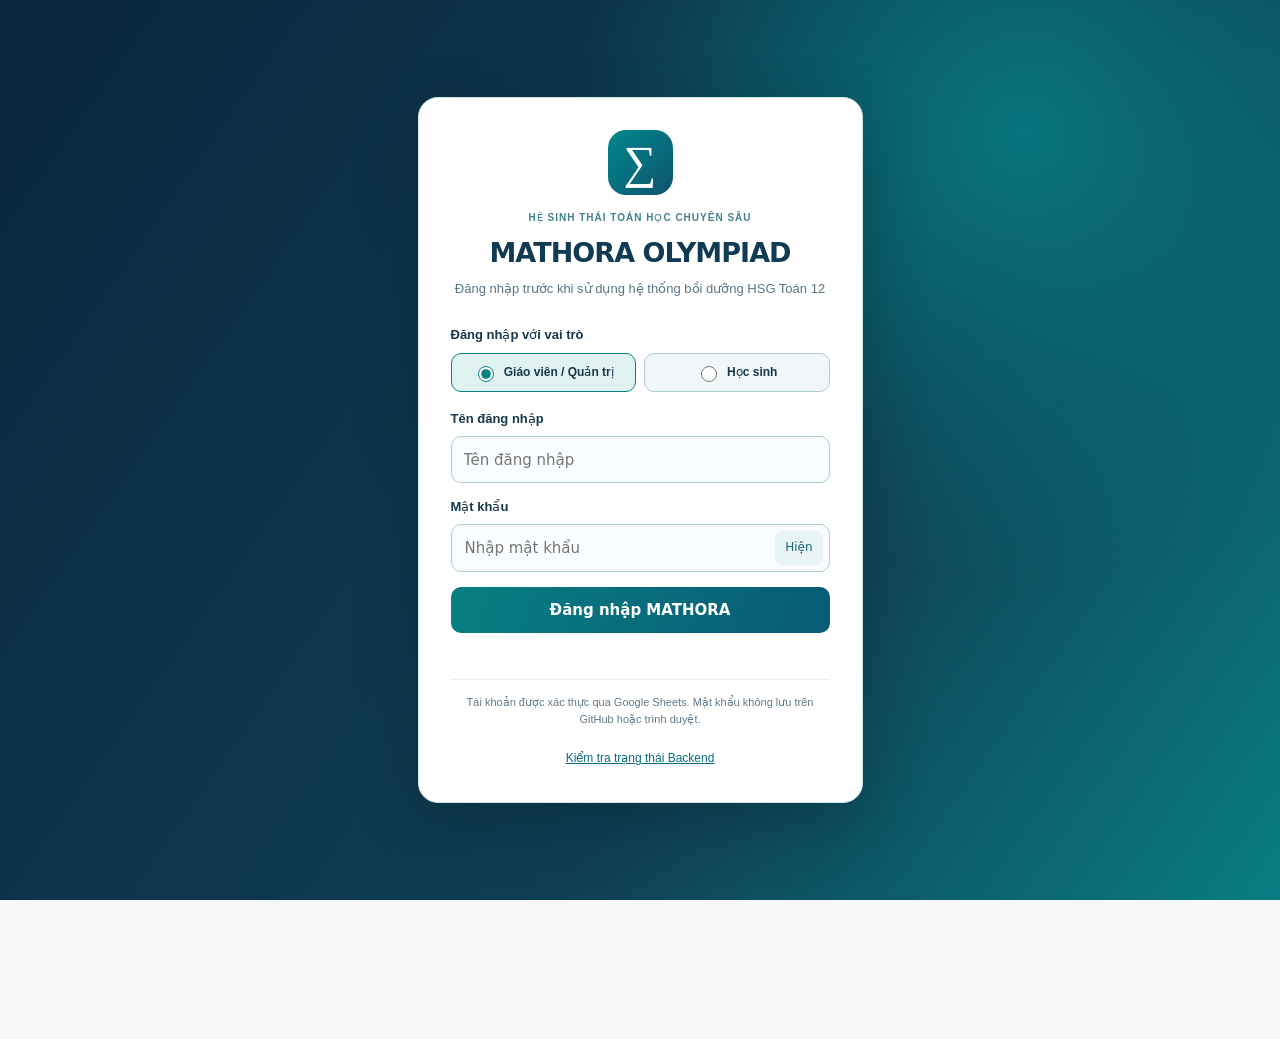
==== commit 1f291b5d: "design: apply MATHORA visual refresh and correct stale AI status labels" ====
--- a/index.html
+++ b/index.html
@@ -54,7 +54,7 @@
 .ma-auth-note{border-top:1px solid #e6eef0;padding-top:14px;margin-top:15px;font-size:11px;color:#637989;line-height:1.5}
 #maLoginHealth{display:inline-block;margin-top:11px;font-size:12px;color:#066c7f}
 @media(max-width:480px){.ma-auth-card{padding:24px 18px}.ma-auth-card h1{font-size:23px}}
-</style></head><body class="ma-locked"><div id="maLoginOverlay" class="ma-auth-screen" role="dialog" aria-modal="true" aria-labelledby="maLoginTitle"><div class="ma-auth-card"><div class="ma-auth-logo">∑</div><div class="ma-auth-eyebrow">HỆ SINH THÁI TOÁN HỌC CHUYÊN SÂU</div><h1 id="maLoginTitle">MATHORA OLYMPIAD</h1><p class="ma-auth-sub">Đăng nhập trước khi sử dụng hệ thống bồi dưỡng HSG Toán 12</p><form id="maLoginForm" autocomplete="off"><div class="ma-role-title">Đăng nhập với vai trò</div><div class="ma-role-options"><label class="ma-role-option"><input type="radio" name="maLoginRole" value="teacher" checked><span>Giáo viên / Quản trị</span></label><label class="ma-role-option"><input type="radio" name="maLoginRole" value="student"><span>Học sinh</span></label></div><label for="maLoginUser">Tên đăng nhập</label><input id="maLoginUser" type="text" autocomplete="username" autocapitalize="off" placeholder="Tên đăng nhập" maxlength="50" required><label for="maLoginKey">Mật khẩu</label><div class="ma-auth-inputwrap"><input id="maLoginKey" type="password" autocomplete="current-password" autocapitalize="off" placeholder="Nhập mật khẩu" required><button id="maToggleKey" type="button" class="ma-auth-eye">Hiện</button></div><button id="maLoginSubmit" type="submit" class="ma-auth-submit">Đăng nhập MATHORA</button><div id="maLoginMessage" class="ma-auth-error" role="alert" aria-live="polite"></div></form><p class="ma-auth-note">Tài khoản được xác thực qua Google Sheets. Mật khẩu không lưu trên GitHub hoặc trình duyệt.</p><a id="maLoginHealth" href="#" target="_blank" rel="noopener noreferrer">Kiểm tra trạng thái Backend</a></div></div><div class="mobbar"><b>MATHORA OLYMPIAD</b><button id="mobileMenu">☰ Danh mục</button></div><div class="app"><aside id="sidebar"><div class="mark"><div class="symbol">∑</div><div><strong>MATHORA</strong><small>OLYMPIAD · TOÁN 12</small></div></div><div class="nav-label">Không gian bồi dưỡng</div><div id="nav"></div><div class="aside-foot">Sản phẩm trí tuệ cá nhân Nguyễn Văn Thà<br>Bản thử nghiệm độc lập · Backend đã khai báo · AI chưa kết nối an toàn</div></aside><main><div class="top"><div><div class="kicker">MATHORA / OLYMPIAD</div><div id="breadcrumb" class="muted tiny">Tổng quan</div></div><span class="badge warn">BẢN THỬ NGHIỆM V0.6</span></div><div id="view"></div><footer>MATHORA OLYMPIAD · Bồi dưỡng học sinh giỏi Toán 12 cấp thành phố · Dữ liệu lưu trong trình duyệt hiện tại</footer></main></div>
+</style><link rel="stylesheet" href="./styles/mathora-ui-refresh.css?v=20261117"></head><body class="ma-locked"><div id="maLoginOverlay" class="ma-auth-screen" role="dialog" aria-modal="true" aria-labelledby="maLoginTitle"><div class="ma-auth-card"><div class="ma-auth-logo">∑</div><div class="ma-auth-eyebrow">HỆ SINH THÁI TOÁN HỌC CHUYÊN SÂU</div><h1 id="maLoginTitle">MATHORA OLYMPIAD</h1><p class="ma-auth-sub">Đăng nhập trước khi sử dụng hệ thống bồi dưỡng HSG Toán 12</p><form id="maLoginForm" autocomplete="off"><div class="ma-role-title">Đăng nhập với vai trò</div><div class="ma-role-options"><label class="ma-role-option"><input type="radio" name="maLoginRole" value="teacher" checked><span>Giáo viên / Quản trị</span></label><label class="ma-role-option"><input type="radio" name="maLoginRole" value="student"><span>Học sinh</span></label></div><label for="maLoginUser">Tên đăng nhập</label><input id="maLoginUser" type="text" autocomplete="username" autocapitalize="off" placeholder="Tên đăng nhập" maxlength="50" required><label for="maLoginKey">Mật khẩu</label><div class="ma-auth-inputwrap"><input id="maLoginKey" type="password" autocomplete="current-password" autocapitalize="off" placeholder="Nhập mật khẩu" required><button id="maToggleKey" type="button" class="ma-auth-eye">Hiện</button></div><button id="maLoginSubmit" type="submit" class="ma-auth-submit">Đăng nhập MATHORA</button><div id="maLoginMessage" class="ma-auth-error" role="alert" aria-live="polite"></div></form><p class="ma-auth-note">Tài khoản được xác thực qua Google Sheets. Mật khẩu không lưu trên GitHub hoặc trình duyệt.</p><a id="maLoginHealth" href="#" target="_blank" rel="noopener noreferrer">Kiểm tra trạng thái Backend</a></div></div><div class="mobbar"><b>MATHORA OLYMPIAD</b><button id="mobileMenu">☰ Danh mục</button></div><div class="app"><aside id="sidebar"><div class="mark"><div class="symbol">∑</div><div><strong>MATHORA</strong><small>OLYMPIAD · TOÁN 12</small></div></div><div class="nav-label">Không gian bồi dưỡng</div><div id="nav"></div><div class="aside-foot">Sản phẩm trí tuệ cá nhân Nguyễn Văn Thà<br>Bản nghiên cứu · MCCS kết nối Backend · Kết quả AI cần giáo viên thẩm định</div></aside><main><div class="top"><div><div class="kicker">MATHORA / OLYMPIAD</div><div id="breadcrumb" class="muted tiny">Tổng quan</div></div><span class="badge warn" title="Các kết quả AI chưa được tự động nghiệm thu">BẢN NGHIÊN CỨU · V0.6</span></div><div id="view"></div><footer>MATHORA OLYMPIAD · Nghiên cứu và bồi dưỡng HSG Toán 12 · Dữ liệu bản nháp cục bộ và hồ sơ Backend được quản lý riêng</footer></main></div>
 <script>
 /* MATHORA – cau hinh cong khai. Khong dua API key, teacher/owner key vao file nay. */
 window.MATHORA_BACKEND_CONFIG = Object.freeze({
@@ -106,7 +106,7 @@
 
 function studentHome(){const ts=taskData.tasks.filter(t=>t.recipients.includes(demoStudent));return head('Không gian học tập','Học sinh đã đăng nhập; dữ liệu nhiệm vụ mẫu chỉ lưu cục bộ.')+`<div class="hero"><div class="eyebrow">MATHORA OLYMPIAD</div><h1>Chào ${esc(stuName(demoStudent))}</h1><p>Học chuyên đề, nhận nhiệm vụ, nộp lời giải và xem phản hồi của giáo viên.</p><button class="btn secondary" data-go="mytasks">Xem nhiệm vụ của tôi →</button></div><div class="grid"><div class="panel"><div class="stat">${ts.length}</div><div class="stat-caption">Nhiệm vụ được giao</div></div><div class="panel"><div class="stat">${ts.filter(t=>taskStatus(t,demoStudent)==='Chưa nộp').length}</div><div class="stat-caption">Chưa nộp bài</div></div><div class="panel"><div class="stat">${ts.filter(t=>taskStatus(t,demoStudent)==='Đã nhận xét').length}</div><div class="stat-caption">Đã nhận xét</div></div></div><div class="notice">Vai trò do Apps Script xác thực; nhiệm vụ mẫu chưa đồng bộ Google Sheets.</div>`}
 function head(title,sub){return `<h1>${title}</h1><p class="sub">${sub}</p>`}
-function home(){return `<div class="hero"><div class="eyebrow">HỆ SINH THÁI TOÁN HỌC CHUYÊN SÂU</div><h1>MATHORA OLYMPIAD</h1><p>AI hỗ trợ sáng tạo bài toán và đề thi HSG Toán 12; ba vòng phản biện, giáo viên thẩm định, sau đó tổ chức dạy học.</p><button class="btn secondary noprint" data-go="aiLab">AI tạo bài toán & đề thi →</button></div><div class="grid"><div class="panel"><div class="stat">${data.topics.length}</div><div class="stat-caption">Chuyên đề được khai báo</div></div><div class="panel"><div class="stat">${data.problems.length}</div><div class="stat-caption">Bài toán trong ngân hàng</div></div><div class="panel"><div class="stat">${data.exams.length}</div><div class="stat-caption">Bộ đề đang quản lý</div></div></div><div class="grid two" style="margin-top:16px"><div class="panel"><h2>Quy trình biên soạn</h2>${[['01','Xây dựng chuyên đề','Phân định phạm vi và yêu cầu cần đạt'],['02','Biên soạn bài toán','Ghi lời giải, kiểm tra và phân hóa'],['03','Tổ hợp đề thi','Chọn bài toán, lập hướng dẫn chấm'],['04','Phản biện độc lập 3 vòng','Kiểm tra Toán học, khảo thí và tổng thể']].map(s=>`<div class="step"><b>${s[0]} · ${s[1]}</b><small>${s[2]}</small></div>`).join('')}</div><div class="panel soft"><h2>Nguyên tắc học thuật</h2><p>Độ khó không được xác định chỉ qua hình thức đề. Bài toán phải có lời giải đầy đủ, kiểm tra điều kiện, xem xét cách giải nhanh và phản biện độc lập khi cần.</p><div class="notice">Danh mục chuyên đề hiện là gợi ý khởi tạo, <b>chưa được đối chiếu đầy đủ với quy định HSG thành phố từng năm</b>. Chưa nhập đề hoặc kết quả chính thức.</div><div class="divider"></div><button class="btn" data-go="problems">Bắt đầu biên soạn bài toán</button></div></div>`}
+function home(){return `<div class="hero"><div class="eyebrow">HỆ SINH THÁI TOÁN HỌC CHUYÊN SÂU</div><h1>MATHORA OLYMPIAD</h1><p>AI hỗ trợ sáng tạo bài toán và đề thi HSG Toán 12; ba vòng phản biện, giáo viên thẩm định, sau đó tổ chức dạy học.</p><button class="btn secondary noprint" data-go="create">Bắt đầu sáng tạo bài toán →</button></div><div class="grid"><div class="panel"><div class="stat">${data.topics.length}</div><div class="stat-caption">Chuyên đề được khai báo</div></div><div class="panel"><div class="stat">${data.problems.length}</div><div class="stat-caption">Bài toán trong ngân hàng</div></div><div class="panel"><div class="stat">${data.exams.length}</div><div class="stat-caption">Bộ đề đang quản lý</div></div></div><div class="grid two" style="margin-top:16px"><div class="panel"><h2>Quy trình biên soạn</h2>${[['01','Xây dựng chuyên đề','Phân định phạm vi và yêu cầu cần đạt'],['02','Biên soạn bài toán','Ghi lời giải, kiểm tra và phân hóa'],['03','Tổ hợp đề thi','Chọn bài toán, lập hướng dẫn chấm'],['04','Phản biện độc lập 3 vòng','Kiểm tra Toán học, khảo thí và tổng thể']].map(s=>`<div class="step"><b>${s[0]} · ${s[1]}</b><small>${s[2]}</small></div>`).join('')}</div><div class="panel soft"><h2>Nguyên tắc học thuật</h2><p>Độ khó không được xác định chỉ qua hình thức đề. Bài toán phải có lời giải đầy đủ, kiểm tra điều kiện, xem xét cách giải nhanh và phản biện độc lập khi cần.</p><div class="notice">Danh mục chuyên đề hiện là gợi ý khởi tạo, <b>chưa được đối chiếu đầy đủ với quy định HSG thành phố từng năm</b>. Chưa nhập đề hoặc kết quả chính thức.</div><div class="divider"></div><button class="btn" data-go="problems">Bắt đầu biên soạn bài toán</button></div></div>`}
 function topics(){return head('Chuyên đề HSG Toán 12','Kho chuyên đề riêng cho kỳ thi HSG cấp thành phố. Giáo viên rà soát phạm vi trước khi dùng.')+`<div class="panel"><h2>${editing==='topic'?'Chỉnh sửa chuyên đề':'Thêm chuyên đề'}</h2><form id="topicForm" class="stack"><div class="field"><label>Tên chuyên đề</label><input name="name" required maxlength="130" value="${esc(editing?.name||'')}" placeholder="Ví dụ: Bất đẳng thức – Cực trị"></div><div class="field"><label>Nội dung và định hướng</label><textarea name="description" maxlength="2000" placeholder="Phạm vi kiến thức, phương pháp, yêu cầu cần đạt...">${esc(editing?.description||'')}</textarea></div><div class="row"><button class="btn" type="submit">${editing?.id?'Lưu thay đổi':'Thêm chuyên đề'}</button>${editing?.id?'<button type="button" id="cancelEdit" class="btn secondary">Hủy</button>':''}</div></form></div><div class="grid two" style="margin-top:16px">${data.topics.map(t=>`<div class="panel"><h3>${esc(t.name)}</h3><p class="muted tiny">${nl(t.description)}</p><span class="pill">${data.problems.filter(p=>p.topic===t.id).length} bài toán</span><div class="divider"></div><div class="row"><button class="btn small secondary" data-edit-topic="${esc(t.id)}">Sửa</button><button class="btn small danger" data-del-topic="${esc(t.id)}">Xóa</button></div></div>`).join('')||'<div class="empty">Chưa có chuyên đề</div>'}</div>`}
 function problemForm(p={}){return `<form id="problemForm" class="panel stack"><h2>${p.id?'Chỉnh sửa bài toán':'Biên soạn bài toán mới'}</h2><div class="grid two"><div class="field"><label>Tiêu đề</label><input name="title" required maxlength="180" value="${esc(p.title||'')}" placeholder="Bài toán số 1"></div><div class="field"><label>Chuyên đề</label><select name="topic" required>${data.topics.map(t=>`<option value="${esc(t.id)}" ${p.topic===t.id?'selected':''}>${esc(t.name)}</option>`).join('')}</select></div></div><div class="grid two"><div class="field"><label>Mức độ</label><select name="level">${['Nền tảng','Nâng cao','HSG thành phố','Thử thách mở rộng'].map(x=>`<option ${p.level===x?'selected':''}>${x}</option>`).join('')}</select></div><div class="field"><label>Nguồn / xuất xứ</label><input name="source" value="${esc(p.source||'')}" maxlength="240" placeholder="Tác giả, sách, năm thi hoặc tự biên soạn"></div></div><div class="field"><label>Đề bài (hỗ trợ lưu nguyên văn LaTeX)</label><textarea required name="statement" rows="4" placeholder="Nhập toàn bộ đề toán...">${esc(p.statement||'')}</textarea></div><div class="field"><label>Lời giải / chứng minh</label><textarea name="solution" rows="5" placeholder="Lời giải tự luận, điều kiện và các bước chứng minh...">${esc(p.solution||'')}</textarea></div><div class="field"><label>Ghi chú kiểm định và hướng giải nhanh</label><textarea name="check" rows="3" placeholder="Điều kiện, biến đổi kiểm chứng, các cách giải khác...">${esc(p.check||'')}</textarea></div><div class="row"><button class="btn" type="submit">${p.id?'Cập nhật':'Lưu bài toán'}</button><button type="button" id="hideForm" class="btn secondary">Đóng</button></div></form>`}
 function problems(){const show=editing==='new'||editing?.kind==='problem';return '<div class="ai-inline"><button class="btn" data-go="aiLab">✦ AI sáng tạo bài toán</button><span class="tiny muted">Bản nháp AI phải được giáo viên kiểm định trước khi duyệt.</span></div>'+head('Ngân hàng bài toán','Nội dung chuyên biệt HSG Toán 12 cấp thành phố; có hồ sơ lời giải và trạng thái phản biện.')+`<div class="row between toolbar"><div class="row"><button id="newProblem" class="btn">+ Thêm bài toán</button><span class="badge">${data.problems.length} bài toán</span></div></div><div id="problemEditor">${show?problemForm(editing?.kind==='problem'?editing.item:{}):''}</div><div class="toolbar"><input id="searchProblem" placeholder="Tìm bài toán..." aria-label="Tìm bài toán"><select id="filterTopic"><option value="">Tất cả chuyên đề</option>${data.topics.map(t=>`<option value="${esc(t.id)}">${esc(t.name)}</option>`).join('')}</select></div><div id="problemList">${problemCards(data.problems)}</div>`}
@@ -135,7 +135,7 @@
 
 function exams(){return '<div class="ai-inline"><button class="btn" data-go="aiLab">✦ AI xây dựng đề thi</button><span class="tiny muted">Tạo đề từ yêu cầu, ma trận và đặc tả.</span></div>'+head('Đề thi – Thi thử','Tổ hợp đề từ ngân hàng HSG Toán 12; chỉ các bài đã duyệt nội bộ và có lời giải mới đủ điều kiện tạo đề.')+`<div class="split"><div class="panel"><h2>Tạo đề mới</h2><form id="examForm" class="stack"><div class="field"><label>Tên đề</label><input name="title" required maxlength="180" placeholder="Đề HSG Toán 12 – Số 01"></div><div class="grid two"><div class="field"><label>Thời lượng (phút)</label><input type="number" name="minutes" value="150" min="15" max="360" required></div><div class="field"><label>Tổng điểm</label><input type="number" name="points" value="20" min="1" max="100" step="0.5" required></div></div><label class="tiny"><b>Chọn bài toán</b> (chỉ hiện bài đủ điều kiện)</label><div style="max-height:240px;overflow:auto">${data.problems.filter(p=>p.approved&&p.solution?.trim()).map(p=>`<label class="item row"><input type="checkbox" name="question" value="${p.id}"><span>${esc(p.title)} <small class="muted">· ${esc(topicName(p.topic))}</small></span></label>`).join('')||'<div class="notice">Chưa có bài toán đủ điều kiện: cần lời giải và duyệt nội bộ.</div>'}</div><button class="btn" type="submit">Tạo bản nháp đề thi</button></form></div><div class="panel"><h2>Hồ sơ đề thi</h2>${data.exams.slice().reverse().map(e=>`<div class="item"><b>${esc(e.title)}</b><div class="tagline"><span class="pill">${e.questions.length} câu</span><span class="pill gold">${auditReady(e)?'Đã ghi 3 vòng (mô phỏng)':'Bản nháp – chưa đủ 3 vòng'}</span></div><p class="tiny muted">${e.minutes} phút · ${e.points} điểm · ${esc(e.date)}</p><div class="row"><button class="btn small secondary" data-preview-exam="${e.id}">Xem / In</button><button class="btn small" data-audit-exam="${e.id}">3 vòng phản biện</button><button class="btn small danger" data-del-exam="${e.id}">Xóa</button></div></div>`).join('')||'<div class="empty">Chưa có bộ đề.</div>'}</div></div><div id="examPreview" style="margin-top:16px"></div>`}
 function showExam(id){const e=data.exams.find(x=>x.id===id);if(!e)return;const qs=e.questions.map(id=>data.problems.find(p=>p.id===id)).filter(Boolean);$('examPreview').innerHTML=`<div class="panel"><div class="row between noprint"><h2>Xem đề thi</h2><div class="row"><label class="tiny"><input id="showAnswers" type="checkbox"> Hiện đáp án / lời giải</label><button class="btn secondary" id="printExam">In / Lưu PDF</button></div></div><div class="exampaper" id="paper"><div style="text-align:center;font-size:13px">MATHORA OLYMPIAD · BẢN NHÁP – KHÔNG PHÁT HÀNH</div><h2>${esc(e.title)}</h2><p style="text-align:center">Thời gian: ${e.minutes} phút · Tổng điểm dự kiến: ${e.points}</p><hr>${qs.map((p,i)=>`<div class="q"><b>Bài ${i+1}.</b> ${nl(p.statement)}<div class="answer hidden" style="margin-top:12px;padding:12px;background:#fafafa"><b>Lời giải:</b> ${nl(p.solution)}</div></div>`).join('')||'Không tìm thấy nội dung bài toán'}</div><p class="tiny muted noprint">Chỉ là bản xem thử; không được phát hành chính thức, kể cả sau khi nhập biên bản phản biện trên trình duyệt.</p></div>`;$('showAnswers').onchange=e=>document.querySelectorAll('#paper .answer').forEach(n=>n.classList.toggle('hidden',!e.target.checked));$('printExam').onclick=()=>window.print();$('examPreview').scrollIntoView({behavior:'smooth'})}
-function mccsInline(){return "<section class=\"panel\" id=\"ecosystemMccs\" style=\"margin-bottom:16px\"><div class=\"row between\"><h2>Hệ thống lệnh sáng tạo · MCCS</h2><span class=\"pill gold\">LAB · Chưa gọi Gemini</span></div><p class=\"muted tiny\">18 lệnh nghiên cứu, phát triển và phản biện bài toán. Tất cả thao tác trong cùng một trang MATHORA.</p><div class=\"row\" style=\"margin-bottom:16px\"><button type=\"button\" class=\"btn small\" id=\"ecosystemToCommands\">Hệ thống lệnh</button><button type=\"button\" class=\"btn small secondary\" id=\"ecosystemToIdeas\">Hồ sơ ý tưởng & nhật ký</button></div><div id=\"ecosystemCommandFields\"><div class=\"grid two\"><div class=\"stack\"><div class=\"field\"><label for=\"ecosystemCmd\">Lệnh chuyên môn</label><select id=\"ecosystemCmd\"><option value=\"MCCS-00\">MCCS-00 · Khởi tạo nhiệm vụ</option><option value=\"MCCS-01\">MCCS-01 · Truy xuất đề nguồn</option><option value=\"MCCS-02\">MCCS-02 · Giải bài toán gốc</option><option value=\"MCCS-03\">MCCS-03 · Tìm bổ đề</option><option value=\"MCCS-04\">MCCS-04 · Phân tích cấu trúc</option><option value=\"MCCS-05\">MCCS-05 · Sáng tạo bài toán</option><option value=\"MCCS-06\">MCCS-06 · Giải độc lập</option><option value=\"MCCS-07\">MCCS-07 · Kiểm định toán học</option><option value=\"MCCS-08\">MCCS-08 · Đối chiếu CT2018</option><option value=\"MCCS-09\">MCCS-09 · Đánh giá năng lực</option><option value=\"MCCS-10\">MCCS-10 · Tính mới và Casio</option><option value=\"MCCS-11\">MCCS-11 · Lập ma trận đề</option><option value=\"MCCS-12\">MCCS-12 · Biên soạn đề HSG</option><option value=\"MCCS-13\">MCCS-13 · Phản biện ba vòng</option><option value=\"MCCS-14\">MCCS-14 · Xuất hồ sơ</option><option value=\"MCCS-15\">MCCS-15 · Nghiệm thu giáo viên</option><option value=\"MCCS-16\">MCCS-16 · Ghi nhận phản biện</option><option value=\"MCCS-17\">MCCS-17 · Kiểm định mô hình hóa</option></select></div><div class=\"field\"><label for=\"ecosystemTopic\">Chuyên đề hoặc yêu cầu cần đạt</label><input id=\"ecosystemTopic\" placeholder=\"Toán 12 – chủ đề cần nghiên cứu\"></div><div class=\"field\"><label for=\"ecosystemSource\">Nguồn tham chiếu (nếu đã xác minh)</label><input id=\"ecosystemSource\" placeholder=\"Mã câu/tài liệu; không suy diễn từ tóm tắt\"></div><div class=\"field\"><label for=\"ecosystemRequest\">Yêu cầu toán học cụ thể</label><textarea id=\"ecosystemRequest\" rows=\"4\" placeholder=\"Nhập đề bài, hướng nghiên cứu hoặc yêu cầu sáng tạo...\"></textarea></div><div class=\"row\"><button type=\"button\" class=\"btn\" id=\"ecosystemMake\">Tạo gói lệnh</button><button type=\"button\" class=\"btn secondary\" id=\"ecosystemCopy\">Sao chép</button></div></div><div><h3>Yêu cầu gửi Trợ lý</h3><pre id=\"ecosystemResult\" style=\"white-space:pre-wrap;overflow-wrap:anywhere;background:#f5f8fa;border:1px solid #dce7ec;border-radius:10px;min-height:190px;padding:14px\">Chọn lệnh và nhập yêu cầu để bắt đầu.</pre><p class=\"tiny muted\" id=\"ecosystemFeedback\" role=\"status\">Chưa có tác vụ được gửi tới Gemini.</p><div class=\"notice\">Nút này tạo và sao chép gói lệnh; việc thực thi Gemini có xác thực cần kiểm thử Backend MCCS V2.6 trước khi bật.</div></div></div><details style=\"margin-top:14px\"><summary style=\"cursor:pointer;font-weight:700\">Tình huống kiểm thử nhanh</summary><div class=\"row\" style=\"margin-top:10px\"><select id=\"ecosystemTest\" style=\"flex:1\"><option value=\"0\">Tứ diện thiếu giả thiết</option><option value=\"1\">Mái trụ parabol</option><option value=\"2\">Thay số không phải bài mới</option></select><button type=\"button\" class=\"btn secondary\" id=\"ecosystemUseTest\">Nạp bài kiểm thử</button></div></details></div></section>";}
+function mccsInline(){return "<section class=\"panel\" id=\"ecosystemMccs\" style=\"margin-bottom:16px\"><div class=\"row between\"><h2>Hệ thống lệnh sáng tạo · MCCS</h2><span class=\"pill gold\">NGHIÊN CỨU · CHƯA DUYỆT</span></div><p class=\"muted tiny\">18 lệnh nghiên cứu, phát triển và phản biện bài toán. Tất cả thao tác trong cùng một trang MATHORA.</p><div class=\"row\" style=\"margin-bottom:16px\"><button type=\"button\" class=\"btn small\" id=\"ecosystemToCommands\">Hệ thống lệnh</button><button type=\"button\" class=\"btn small secondary\" id=\"ecosystemToIdeas\">Hồ sơ ý tưởng & nhật ký</button></div><div id=\"ecosystemCommandFields\"><div class=\"grid two\"><div class=\"stack\"><div class=\"field\"><label for=\"ecosystemCmd\">Lệnh chuyên môn</label><select id=\"ecosystemCmd\"><option value=\"MCCS-00\">MCCS-00 · Khởi tạo nhiệm vụ</option><option value=\"MCCS-01\">MCCS-01 · Truy xuất đề nguồn</option><option value=\"MCCS-02\">MCCS-02 · Giải bài toán gốc</option><option value=\"MCCS-03\">MCCS-03 · Tìm bổ đề</option><option value=\"MCCS-04\">MCCS-04 · Phân tích cấu trúc</option><option value=\"MCCS-05\">MCCS-05 · Sáng tạo bài toán</option><option value=\"MCCS-06\">MCCS-06 · Giải độc lập</option><option value=\"MCCS-07\">MCCS-07 · Kiểm định toán học</option><option value=\"MCCS-08\">MCCS-08 · Đối chiếu CT2018</option><option value=\"MCCS-09\">MCCS-09 · Đánh giá năng lực</option><option value=\"MCCS-10\">MCCS-10 · Tính mới và Casio</option><option value=\"MCCS-11\">MCCS-11 · Lập ma trận đề</option><option value=\"MCCS-12\">MCCS-12 · Biên soạn đề HSG</option><option value=\"MCCS-13\">MCCS-13 · Phản biện ba vòng</option><option value=\"MCCS-14\">MCCS-14 · Xuất hồ sơ</option><option value=\"MCCS-15\">MCCS-15 · Nghiệm thu giáo viên</option><option value=\"MCCS-16\">MCCS-16 · Ghi nhận phản biện</option><option value=\"MCCS-17\">MCCS-17 · Kiểm định mô hình hóa</option></select></div><div class=\"field\"><label for=\"ecosystemTopic\">Chuyên đề hoặc yêu cầu cần đạt</label><input id=\"ecosystemTopic\" placeholder=\"Toán 12 – chủ đề cần nghiên cứu\"></div><div class=\"field\"><label for=\"ecosystemSource\">Nguồn tham chiếu (nếu đã xác minh)</label><input id=\"ecosystemSource\" placeholder=\"Mã câu/tài liệu; không suy diễn từ tóm tắt\"></div><div class=\"field\"><label for=\"ecosystemRequest\">Yêu cầu toán học cụ thể</label><textarea id=\"ecosystemRequest\" rows=\"4\" placeholder=\"Nhập đề bài, hướng nghiên cứu hoặc yêu cầu sáng tạo...\"></textarea></div><div class=\"row\"><button type=\"button\" class=\"btn\" id=\"ecosystemMake\">Tạo gói lệnh</button><button type=\"button\" class=\"btn secondary\" id=\"ecosystemCopy\" title=\"Sao chép gói lệnh\" aria-label=\"Sao chép gói lệnh\"><svg width='16' height='16' viewBox='0 0 24 24' fill='none' stroke='currentColor' stroke-width='2' stroke-linecap='round' stroke-linejoin='round' aria-hidden='true' style='vertical-align:-3px;margin-right:5px'><rect x='8' y='8' width='13' height='13' rx='2'/><path d='M16 8V5a2 2 0 0 0-2-2H5a2 2 0 0 0-2 2v9a2 2 0 0 0 2 2h3'/></svg> Sao chép</button></div></div><div><h3>Yêu cầu gửi Trợ lý</h3><pre id=\"ecosystemResult\" style=\"white-space:pre-wrap;overflow-wrap:anywhere;background:#f5f8fa;border:1px solid #dce7ec;border-radius:10px;min-height:190px;padding:14px\">Chọn lệnh và nhập yêu cầu để bắt đầu.</pre><p class=\"tiny muted\" id=\"ecosystemFeedback\" role=\"status\">Chưa có tác vụ được gửi tới Gemini.</p><div class=\"notice\">Nút này tạo và sao chép gói lệnh; việc thực thi Gemini có xác thực cần kiểm thử Backend MCCS V2.6 trước khi bật.</div></div></div><details style=\"margin-top:14px\"><summary style=\"cursor:pointer;font-weight:700\">Tình huống kiểm thử nhanh</summary><div class=\"row\" style=\"margin-top:10px\"><select id=\"ecosystemTest\" style=\"flex:1\"><option value=\"0\">Tứ diện thiếu giả thiết</option><option value=\"1\">Mái trụ parabol</option><option value=\"2\">Thay số không phải bài mới</option></select><button type=\"button\" class=\"btn secondary\" id=\"ecosystemUseTest\">Nạp bài kiểm thử</button></div><p id=\"ecosystemTestFeedback\" class=\"tiny muted\" role=\"status\" aria-live=\"polite\" style=\"margin:8px 0 0\">Chọn tình huống và bấm Nạp để đưa dữ liệu lên biểu mẫu.</p></details></div></section>";}
 function create(){return head('Xây dựng hệ sinh thái bài toán','Nghiên cứu, sáng tạo, kiểm định và phát triển hệ bài toán HSG Toán 12.')+mccsInline()+`<div class="split" id="ecosystemIdeas" style="display:none"><div class="panel"><h2>Hồ sơ ý tưởng sáng tạo</h2><form id="ideaForm" class="stack"><div class="field"><label>Tên ý tưởng</label><input required name="title" maxlength="180" placeholder="Ví dụ: Tổng quát hóa bài toán cực trị"></div><div class="field"><label>Bài toán xuất phát</label><textarea name="origin" required rows="4" placeholder="Nhập đề gốc và nguồn..."></textarea></div><div class="field"><label>Phương pháp phát triển</label><select name="method">${['Tổng quát hóa','Đặc biệt hóa','Tương tự hóa','Đảo ngược kết luận','Tham số hóa','Thay đổi giả thiết','Kết hợp cấu trúc'].map(x=>`<option>${x}</option>`).join('')}</select></div><div class="field"><label>Giả thuyết bài toán mới</label><textarea name="hypothesis" rows="4" placeholder="Nêu bài toán đề xuất; cần chứng minh độc lập..."></textarea></div><button class="btn">Lưu hồ sơ sáng tạo</button></form><div class="notice" style="margin-top:14px">Chức năng hiện lưu hồ sơ ý tưởng. <b>Chưa tích hợp AI tự tạo hay tự chứng minh bài toán.</b></div></div><div class="panel"><h2>Nhật ký sáng tạo</h2>${(data.notes||[]).slice().reverse().map(n=>`<div class="item"><h3>${esc(n.title)}</h3><span class="pill">${esc(n.method)}</span><p class="tiny muted">${esc(n.date)}</p><details><summary>Xem nội dung</summary><b>Bài toán gốc</b><p>${nl(n.origin)}</p><b>Ý tưởng mới</b><p>${nl(n.hypothesis)}</p></details><button class="btn small danger" data-del-note="${n.id}">Xóa</button></div>`).join('')||'<div class="empty">Chưa có hồ sơ sáng tạo.</div>'}</div></div>`}
 function draw(){return '<div class="panel" style="margin-bottom:15px"><h2>Bài mô hình hóa LAB — Trải phẳng mái tôn trụ parabol</h2><p class="muted">Dựng mái, trải phẳng vật liệu, kiểm chứng thiếu hoặc đủ tôn bằng dây cung và tiếp tuyến, không dùng tích phân độ dài cung.</p><a class="btn" href="./labs/parabolic-roof.html" target="_blank" rel="noopener">Mở bài toán mái parabol ↗</a><p class="tiny muted">Hồ sơ đang nghiên cứu; chưa nghiệm thu VDC.</p></div>'+head('Vẽ hình Toán học','Bản thử nghiệm hình học tọa độ 2D với các đỉnh có tọa độ nhập thủ công; chưa có AI sinh lệnh từ đề tự do.')+`<div class="split"><div class="panel"><h2>Dựng tam giác theo tọa độ</h2><p class="muted tiny">Nhập tọa độ A, B, C. Hệ thống kiểm tra ba điểm không thẳng hàng, tính độ dài cạnh và vẽ theo tỉ lệ.</p><form id="triangleForm" class="stack"><div class="grid two">${[['ax','A.x',0],['ay','A.y',4],['bx','B.x',-3],['by','B.y',0],['cx','C.x',5],['cy','C.y',0]].map(([n,l,v])=>`<div class="field"><label>${l}</label><input name="${n}" type="number" step="any" required value="${v}"></div>`).join('')}</div><button class="btn">Dựng hình & kiểm tra</button></form><div class="notice" style="margin-top:15px">Không dùng hình này để suy ra dữ kiện không có trong đề. Đây là công cụ dựng tọa độ, không phải AI đọc đề hoặc engine hình học không gian.</div></div><div class="panel"><h2>Hình và kết quả kiểm định</h2><div id="triangleResult" class="svgwrap"><p class="muted">Bấm “Dựng hình & kiểm tra” để bắt đầu.</p></div><div id="triangleMetrics" style="margin-top:14px"></div><button id="exportSvg" class="btn secondary hidden">Xuất hình SVG</button></div></div>`}
 function renderTriangle(f){const P=['a','b','c'].map(s=>({x:Number(f.get(s+'x')),y:Number(f.get(s+'y'))}));const area=(P[1].x-P[0].x)*(P[2].y-P[0].y)-(P[2].x-P[0].x)*(P[1].y-P[0].y);if(!P.every(p=>Number.isFinite(p.x)&&Number.isFinite(p.y))||Math.abs(area)<1e-9){$('triangleResult').innerHTML='<div class="notice">Dữ kiện không hợp lệ: ba điểm phải không thẳng hàng.</div>';$('triangleMetrics').textContent='';$('exportSvg').classList.add('hidden');return}const xs=P.map(p=>p.x),ys=P.map(p=>p.y), minx=Math.min(...xs),maxx=Math.max(...xs),miny=Math.min(...ys),maxy=Math.max(...ys),d=Math.max(maxx-minx,maxy-miny)||1;const S=p=>({x:35+(p.x-minx)/d*340,y:300-(p.y-miny)/d*240});const v=P.map(S);const names=['A','B','C'];const points=v.map((p,i)=>`<circle cx="${p.x}" cy="${p.y}" r="4" fill="#0a6e70"/><text x="${p.x+9}" y="${p.y-9}" font-size="17" fill="#15344d">${names[i]}</text>`).join('');const svg=`<svg xmlns="http://www.w3.org/2000/svg" width="440" height="340" viewBox="0 0 440 340"><rect width="440" height="340" fill="white"/><path d="M ${v[0].x} ${v[0].y} L ${v[1].x} ${v[1].y} L ${v[2].x} ${v[2].y} Z" stroke="#0b6070" stroke-width="2.4" fill="#e0f1ef" fill-opacity="0.45"/>${points}</svg>`;$('triangleResult').innerHTML=svg;const len=(a,b)=>Math.hypot(a.x-b.x,a.y-b.y).toFixed(4);$('triangleMetrics').innerHTML=`<div class="good"><b>Ràng buộc đạt:</b> Ba điểm không thẳng hàng. Diện tích = ${(Math.abs(area)/2).toFixed(4)} (đv²).<br>AB = ${len(P[0],P[1])}; BC = ${len(P[1],P[2])}; CA = ${len(P[2],P[0])} (đv).</div>`;const b=$('exportSvg');b.classList.remove('hidden');b.onclick=()=>download('mathora-tam-giac.svg',svg,'image/svg+xml')}
@@ -191,12 +191,24 @@
  provenance:'Nguồn chỉ có tóm tắt không thể xem như đề gốc'};
  $('ecosystemResult').textContent=JSON.stringify(obj,null,2);
  $('ecosystemFeedback').textContent='Đã tạo gói lệnh; chưa gọi Gemini.';return true;}
- $('ecosystemMake').onclick=ecoBuild;
+ $('ecosystemMake').onclick=()=>{ $('ecosystemCopy').innerHTML="<svg width='16' height='16' viewBox='0 0 24 24' fill='none' stroke='currentColor' stroke-width='2' stroke-linecap='round' stroke-linejoin='round' aria-hidden='true' style='vertical-align:-3px;margin-right:5px'><rect x='8' y='8' width='13' height='13' rx='2'/><path d='M16 8V5a2 2 0 0 0-2-2H5a2 2 0 0 0-2 2v9a2 2 0 0 0 2 2h3'/></svg> Sao chép"; ecoBuild(); };
  $('ecosystemCopy').onclick=async()=>{if(!ecoBuild())return;try{await navigator.clipboard.writeText($('ecosystemResult').textContent);
+ $('ecosystemCopy').innerHTML="<svg width='16' height='16' viewBox='0 0 24 24' fill='none' stroke='currentColor' stroke-width='2.5' stroke-linecap='round' stroke-linejoin='round' aria-hidden='true' style='vertical-align:-3px;margin-right:5px'><path d='M20 6 9 17l-5-5'/></svg> Đã sao chép";
  $('ecosystemFeedback').textContent='Đã sao chép gói lệnh.';}catch(err){$('ecosystemFeedback').textContent='Không sao chép tự động; có thể chọn và sao chép đoạn văn bên phải.';}};
  $('ecosystemUseTest').onclick=()=>{
- const tests=[["Tứ diện thiếu giả thiết","MCCS-07","Chỉ biết AB vuông góc CD trong tứ diện ABCD. Có thể kết luận AD vuông góc BC không? Không được tự thêm giả thiết."],["Mái trụ parabol","MCCS-17","Mái trụ parabol nhịp 6 m, cao 2 m, dài 12 m; tôn rộng 7,50 m, mép giữ 0,05 m. Chứng minh tôn đủ hay thiếu mà không dùng tích phân độ dài cung."],["Thay số không phải bài mới","MCCS-10","Đổi hệ số của bài toán gốc rồi tự nhận hoàn toàn mới và chống Casio 100%. Hãy phản biện."]];
- const t=tests[Number($('ecosystemTest').value)];$('ecosystemCmd').value=t[1];$('ecosystemRequest').value=t[2];ecoView('commands');ecoBuild();
+   const tests=[["Tứ diện thiếu giả thiết","MCCS-07","Chỉ biết AB vuông góc CD trong tứ diện ABCD. Có thể kết luận AD vuông góc BC không? Không được tự thêm giả thiết."],["Mái trụ parabol","MCCS-17","Mái trụ parabol nhịp 6 m, cao 2 m, dài 12 m; tôn rộng 7,50 m, mép giữ 0,05 m. Chứng minh tôn đủ hay thiếu mà không dùng tích phân độ dài cung."],["Thay số không phải bài mới","MCCS-10","Đổi hệ số của bài toán gốc rồi tự nhận hoàn toàn mới và chống Casio 100%. Hãy phản biện."]];
+   const selected=$('ecosystemTest'),cmd=$('ecosystemCmd'),request=$('ecosystemRequest'),feedback=$('ecosystemTestFeedback');
+   const t=selected&&tests[Number(selected.value)];
+   if(!t||!cmd||!request){if(feedback)feedback.textContent='Không tìm được dữ liệu hoặc biểu mẫu. Vui lòng tải lại MATHORA.';return;}
+   cmd.value=t[1];request.value=t[2];ecoView('commands');
+   const success=ecoBuild();
+   if(!success){if(feedback)feedback.textContent='Không thể tạo gói lệnh; vui lòng kiểm tra dữ liệu.';return;}
+   const message='Đã nạp: '+t[0]+' ('+t[1]+'). Mã lệnh và đề bài đã xuất hiện ở phía trên.';
+   if(feedback)feedback.textContent=message;
+   $('ecosystemFeedback').textContent=message+' Chưa gọi Gemini.';
+   const target=document.getElementById('ecosystemCmd');
+   if(target&&target.scrollIntoView)target.scrollIntoView({behavior:'smooth',block:'center'});
+   if(target&&target.focus)target.focus({preventScroll:true});
  };
  $('ideaForm').onsubmit=e=>{e.preventDefault();const f=new FormData(e.target);data.notes??=[];data.notes.push({id:uid(),title:String(f.get('title')).trim(),origin:String(f.get('origin')).trim(),method:String(f.get('method')),hypothesis:String(f.get('hypothesis')).trim(),date:new Date().toLocaleDateString('vi-VN')});save();render()};document.querySelectorAll('[data-del-note]').forEach(b=>b.onclick=()=>{if(confirm('Xóa ý tưởng này?')){data.notes=data.notes.filter(n=>n.id!==b.dataset.delNote);save();render()}})}
 if(page==='draw'){$('triangleForm').onsubmit=e=>{e.preventDefault();renderTriangle(new FormData(e.target))}}
@@ -467,10 +479,18 @@
 document.head.appendChild(css);
 const observer=new MutationObserver(()=>mount());observer.observe(document.documentElement,{subtree:true,childList:true});
 document.addEventListener('DOMContentLoaded',()=>{prepareEntryLogin();mount()});prepareEntryLogin();mount();
-window.MathoraBridge={mount,configured:hasSetup};
+window.MathoraBridge={mount,configured:hasSetup,
+  mccsCall:async(action,body={})=>{
+    if(!['mccsRegistry','mccsExecute'].includes(action))throw Error('Action MCCS không hợp lệ.');
+    if(!identityToken||!['admin','teacher'].includes(authRole))
+      throw Error('Cần đăng nhập MATHORA bằng tài khoản giáo viên hoặc quản trị.');
+    return api(action,body);
+  }
+};
 })();</script>
 <script>
 if('serviceWorker' in navigator && location.protocol==='https:'){
   window.addEventListener('load',()=>navigator.serviceWorker.register('./service-worker.js').catch(()=>{}));
 }
-</script></body></html>+</script>
+<script src="./labs/mccs-inline-runtime.js" defer></script></body></html>
--- a/styles/mathora-ui-refresh.css
+++ b/styles/mathora-ui-refresh.css
@@ -0,0 +1,113 @@
+/* MATHORA OLYMPIAD · UI REFRESH 2026-11-17
+   Layered overrides only: no authentication, routing, or backend changes. */
+:root{
+ --navy:#102c3c;--teal:#087b80;--bg:#f5f7f9;--ink:#213744;
+ --muted:#617784;--line:#dde7ec;--gold:#d9a546;--pale:#eaf5f4;
+ --ma-radius:16px;--ma-shadow:0 8px 28px rgba(22,48,67,.045);
+}
+html{scroll-behavior:smooth;scroll-padding-top:26px}
+body{background:var(--bg);color:var(--ink);font-size:15px;line-height:1.62}
+.app{grid-template-columns:254px minmax(0,1fr)}
+aside{background:linear-gradient(165deg,#102c3c,#123748 72%,#102e3e);padding:24px 13px;scrollbar-width:thin;scrollbar-color:#567280 transparent}
+.mark{padding:8px 11px 23px;gap:11px}
+.symbol{background:linear-gradient(140deg,#18a6a5,#087780);box-shadow:0 6px 18px #001b2730;border-radius:12px}
+.mark strong{letter-spacing:.055em;font-size:18px}
+.mark small{font-size:10px;letter-spacing:.03em}
+.nav-label{color:#9db9c5;font-size:10px;letter-spacing:.12em!important;margin-top:20px!important}
+.nav{font-size:13px;line-height:1.4;gap:10px;padding:10px 12px;border-radius:10px;min-height:44px;transition:background .16s ease,box-shadow .16s ease,transform .16s ease}
+.nav span:first-child{font-size:17px;width:21px;flex:0 0 21px}
+.nav:hover{background:#ffffff18;transform:translateX(2px)}
+.nav.active{background:#ffffff1d;box-shadow:inset 3px 0 #e5bb6d;color:#fff}
+.aside-foot{font-size:11px;line-height:1.55}
+main{max-width:1480px;padding:28px clamp(20px,3.2vw,48px) 70px}
+.top{margin-bottom:22px;padding-bottom:14px;border-bottom:1px solid var(--line)}
+.kicker{font-size:10px;color:#467784;letter-spacing:.11em!important}
+#breadcrumb{font-size:13px;color:#425e6d;font-weight:650}
+h1,.hero h1{font-size:clamp(25px,2.7vw,36px);letter-spacing:-.035em!important;line-height:1.23}
+h2,.panel h2{font-size:20px;letter-spacing:-.012em!important;line-height:1.35}
+h3,.item h3{font-size:16px;line-height:1.4}
+.sub{color:#617784;font-size:14px;max-width:860px;margin-bottom:20px}
+.panel{border:1px solid #e0e8ec;border-radius:var(--ma-radius);padding:22px;box-shadow:var(--ma-shadow);background:#fff}
+.panel.soft{background:#f0f8f7;border-color:#cfe3df}
+.grid{gap:16px}
+.grid.two,.split{gap:16px}
+.hero{border-radius:19px;background:linear-gradient(116deg,#102f43 0%,#125d67 96%);padding:32px 35px;box-shadow:0 14px 28px #103d4715}
+.hero:after{font-size:200px;right:30px;top:-20px}
+.hero p{font-size:14px;line-height:1.7;max-width:660px}
+.stat{font-size:30px;line-height:1.22;font-variant-numeric:tabular-nums}
+.stat-caption{margin-top:6px;font-size:13px}
+.btn{border-radius:10px;min-height:42px;padding:10px 15px;letter-spacing:0;font-weight:650;transition:transform .15s ease,background .15s ease,box-shadow .15s ease;box-shadow:none}
+.btn:hover:not(:disabled){filter:none;background:#086b70;transform:translateY(-1px);box-shadow:0 5px 12px #123e4616}
+.btn.secondary:hover:not(:disabled){background:#edf6f6}
+.btn.ghost:hover:not(:disabled){background:#e5eff2}
+.btn.small{min-height:36px;padding:7px 11px}
+.btn:disabled{opacity:.55}
+.field{gap:6px;min-width:0}
+.field label{font-size:12px;color:#375568;font-weight:700}
+.field input,.field select,.field textarea,.toolbar input,.toolbar select{border-color:#c9d9e1;border-radius:10px;min-height:42px;transition:border-color .14s ease,box-shadow .14s ease}
+.field input:hover,.field select:hover,.field textarea:hover{border-color:#a8c6d0}
+.field input:focus,.field select:focus,.field textarea:focus,.toolbar input:focus,.toolbar select:focus{border-color:#087b80;outline:0;box-shadow:0 0 0 3px #087b801c}
+.field textarea{min-height:100px;line-height:1.6}
+.item{border-color:#dfe8ec;box-shadow:0 2px 8px #213f4a05}
+.badge{font-size:11px;font-weight:750;letter-spacing:0}
+.pill{font-size:11px}
+.notice,.good{line-height:1.6;border-radius:10px}
+.empty{background:#fbfcfd}
+.step{margin:14px 0}
+.step b{font-size:14px}
+.step small{line-height:1.55;margin-top:2px}
+pre,.ai-text,.mg-pre{font-family:ui-monospace,SFMono-Regular,Consolas,'Liberation Mono',monospace!important;font-size:12px;line-height:1.65;tab-size:2}
+pre{overflow-x:auto;max-width:100%;border-radius:10px}
+#ecosystemMccs{border-top:3px solid #0f8589}
+#ecosystemMccs .grid.two{align-items:start}
+#ecosystemCommandFields{padding-top:3px}
+#ecosystemResult,#mccsAiResult{font-family:ui-monospace,SFMono-Regular,Consolas,monospace!important;font-size:12px;line-height:1.7;background:#f8fafb!important;border:1px solid #dce7ed!important}
+#ecosystemResult{max-height:390px;overflow:auto}
+#mccsInlineRuntime{border-top:3px solid #d9a546;box-shadow:var(--ma-shadow)}
+#mccsInlineRuntime .row{align-items:center}
+#mccsReviewActions{padding:12px;background:#f7fafb;border:1px solid #e2ebef;border-radius:12px}
+#mccsReviewActions .btn{flex:1 1 170px;white-space:normal}
+#mccsAiResult{max-height:520px;min-height:130px}
+#ecosystemMccs details{padding:12px 14px;border:1px solid var(--line);background:#fbfcfd;border-radius:12px}
+#ecosystemMccs summary{color:#23485c}
+#ecosystemMccs summary:focus-visible{outline-offset:4px}
+.mg-card{border-radius:14px!important;box-shadow:var(--ma-shadow)!important}
+.mg-title{border-radius:14px!important}
+.ma-auth-card{box-shadow:0 22px 60px #001d2b50;border-radius:20px}
+.ma-auth-submit{min-height:46px}
+.exampaper{font-family:'Times New Roman',serif;line-height:1.7}
+.exampaper .q{line-height:1.75}
+footer{font-size:11px;color:#7a909c}
+@media(min-width:1480px){main{padding-left:54px;padding-right:54px}}
+@media(max-width:1050px){.app{grid-template-columns:225px minmax(0,1fr)}aside{padding:20px 10px}.nav{font-size:12px;padding:10px}.panel{padding:19px}}
+@media(max-width:730px){
+ .app{display:block}
+ aside{width:min(300px,88vw);position:fixed;z-index:60;box-shadow:12px 0 36px #0a2a3d40}
+ .mobbar{min-height:56px;gap:12px;position:sticky;top:0;z-index:39;background:#102f43;box-shadow:0 3px 12px #11303d1a}
+ .mobbar b{font-size:13px;letter-spacing:.035em}
+ main{padding:19px 14px 42px}
+ .top{margin-bottom:19px}
+ .hero{padding:25px 22px}
+ .hero:after{font-size:160px;right:-30px;top:10px}
+ .panel{padding:17px}
+ .grid,.grid.two,.split{grid-template-columns:minmax(0,1fr)}
+ #ecosystemMccs .row>.btn,#mccsInlineRuntime .row>.btn{flex:1 1 150px}
+ #mccsReviewActions .btn{flex-basis:100%}
+ .btn{min-height:43px}
+ .top .badge{max-width:100%}
+}
+@media(max-width:420px){
+ h1,.hero h1{font-size:26px}
+ h2,.panel h2{font-size:19px}
+ .panel{padding:15px}
+ .hero{padding:22px 19px}
+ #ecosystemMccs .row>.btn,#mccsInlineRuntime .row>.btn{flex:1 1 100%}
+}
+@media(prefers-reduced-motion:reduce){html{scroll-behavior:auto}*,*:before,*:after{animation-duration:.01ms!important;transition-duration:.01ms!important}}
+@media print{
+ body{background:#fff!important}
+ .panel,.item{box-shadow:none!important}
+ .hero,#mccsInlineRuntime,#ecosystemMccs{break-inside:avoid}
+ #ecosystemMccs .btn,#mccsInlineRuntime .btn{display:none!important}
+ pre{max-height:none!important;white-space:pre-wrap!important;overflow:visible!important}
+}
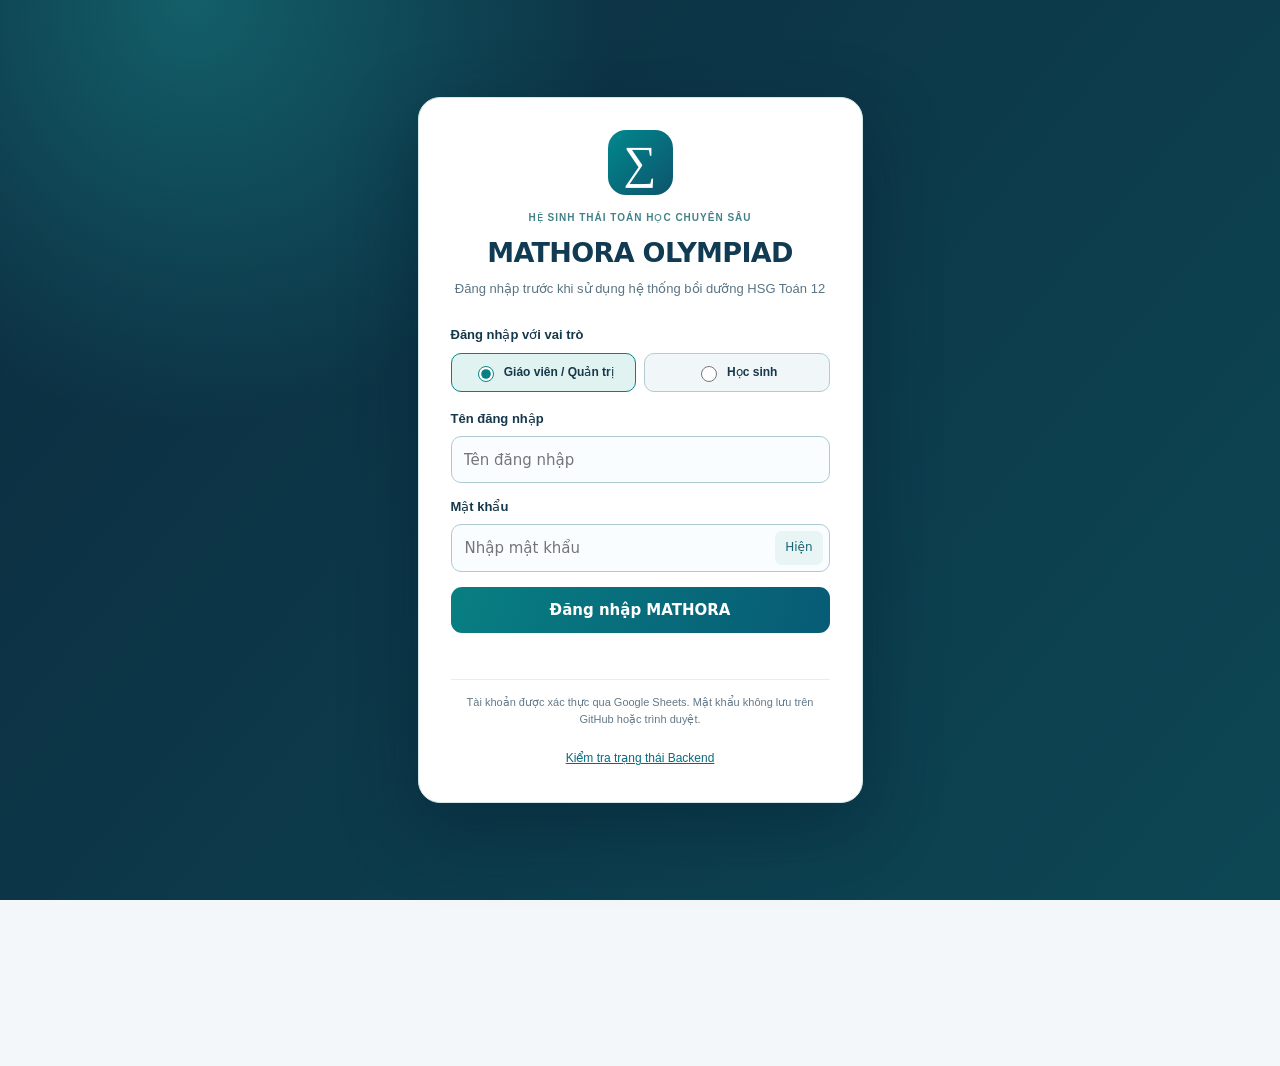
==== commit 86bd3673: "design: load premium styling after approved UI refresh" ====
--- a/index.html
+++ b/index.html
@@ -54,7 +54,7 @@
 .ma-auth-note{border-top:1px solid #e6eef0;padding-top:14px;margin-top:15px;font-size:11px;color:#637989;line-height:1.5}
 #maLoginHealth{display:inline-block;margin-top:11px;font-size:12px;color:#066c7f}
 @media(max-width:480px){.ma-auth-card{padding:24px 18px}.ma-auth-card h1{font-size:23px}}
-</style><link rel="stylesheet" href="./styles/mathora-ui-refresh.css?v=20261117"></head><body class="ma-locked"><div id="maLoginOverlay" class="ma-auth-screen" role="dialog" aria-modal="true" aria-labelledby="maLoginTitle"><div class="ma-auth-card"><div class="ma-auth-logo">∑</div><div class="ma-auth-eyebrow">HỆ SINH THÁI TOÁN HỌC CHUYÊN SÂU</div><h1 id="maLoginTitle">MATHORA OLYMPIAD</h1><p class="ma-auth-sub">Đăng nhập trước khi sử dụng hệ thống bồi dưỡng HSG Toán 12</p><form id="maLoginForm" autocomplete="off"><div class="ma-role-title">Đăng nhập với vai trò</div><div class="ma-role-options"><label class="ma-role-option"><input type="radio" name="maLoginRole" value="teacher" checked><span>Giáo viên / Quản trị</span></label><label class="ma-role-option"><input type="radio" name="maLoginRole" value="student"><span>Học sinh</span></label></div><label for="maLoginUser">Tên đăng nhập</label><input id="maLoginUser" type="text" autocomplete="username" autocapitalize="off" placeholder="Tên đăng nhập" maxlength="50" required><label for="maLoginKey">Mật khẩu</label><div class="ma-auth-inputwrap"><input id="maLoginKey" type="password" autocomplete="current-password" autocapitalize="off" placeholder="Nhập mật khẩu" required><button id="maToggleKey" type="button" class="ma-auth-eye">Hiện</button></div><button id="maLoginSubmit" type="submit" class="ma-auth-submit">Đăng nhập MATHORA</button><div id="maLoginMessage" class="ma-auth-error" role="alert" aria-live="polite"></div></form><p class="ma-auth-note">Tài khoản được xác thực qua Google Sheets. Mật khẩu không lưu trên GitHub hoặc trình duyệt.</p><a id="maLoginHealth" href="#" target="_blank" rel="noopener noreferrer">Kiểm tra trạng thái Backend</a></div></div><div class="mobbar"><b>MATHORA OLYMPIAD</b><button id="mobileMenu">☰ Danh mục</button></div><div class="app"><aside id="sidebar"><div class="mark"><div class="symbol">∑</div><div><strong>MATHORA</strong><small>OLYMPIAD · TOÁN 12</small></div></div><div class="nav-label">Không gian bồi dưỡng</div><div id="nav"></div><div class="aside-foot">Sản phẩm trí tuệ cá nhân Nguyễn Văn Thà<br>Bản nghiên cứu · MCCS kết nối Backend · Kết quả AI cần giáo viên thẩm định</div></aside><main><div class="top"><div><div class="kicker">MATHORA / OLYMPIAD</div><div id="breadcrumb" class="muted tiny">Tổng quan</div></div><span class="badge warn" title="Các kết quả AI chưa được tự động nghiệm thu">BẢN NGHIÊN CỨU · V0.6</span></div><div id="view"></div><footer>MATHORA OLYMPIAD · Nghiên cứu và bồi dưỡng HSG Toán 12 · Dữ liệu bản nháp cục bộ và hồ sơ Backend được quản lý riêng</footer></main></div>
+</style><link rel="stylesheet" href="./styles/mathora-ui-refresh.css?v=20261117"><link rel="stylesheet" href="./styles/mathora-premium.css?v=20261118"></head><body class="ma-locked"><div id="maLoginOverlay" class="ma-auth-screen" role="dialog" aria-modal="true" aria-labelledby="maLoginTitle"><div class="ma-auth-card"><div class="ma-auth-logo">∑</div><div class="ma-auth-eyebrow">HỆ SINH THÁI TOÁN HỌC CHUYÊN SÂU</div><h1 id="maLoginTitle">MATHORA OLYMPIAD</h1><p class="ma-auth-sub">Đăng nhập trước khi sử dụng hệ thống bồi dưỡng HSG Toán 12</p><form id="maLoginForm" autocomplete="off"><div class="ma-role-title">Đăng nhập với vai trò</div><div class="ma-role-options"><label class="ma-role-option"><input type="radio" name="maLoginRole" value="teacher" checked><span>Giáo viên / Quản trị</span></label><label class="ma-role-option"><input type="radio" name="maLoginRole" value="student"><span>Học sinh</span></label></div><label for="maLoginUser">Tên đăng nhập</label><input id="maLoginUser" type="text" autocomplete="username" autocapitalize="off" placeholder="Tên đăng nhập" maxlength="50" required><label for="maLoginKey">Mật khẩu</label><div class="ma-auth-inputwrap"><input id="maLoginKey" type="password" autocomplete="current-password" autocapitalize="off" placeholder="Nhập mật khẩu" required><button id="maToggleKey" type="button" class="ma-auth-eye">Hiện</button></div><button id="maLoginSubmit" type="submit" class="ma-auth-submit">Đăng nhập MATHORA</button><div id="maLoginMessage" class="ma-auth-error" role="alert" aria-live="polite"></div></form><p class="ma-auth-note">Tài khoản được xác thực qua Google Sheets. Mật khẩu không lưu trên GitHub hoặc trình duyệt.</p><a id="maLoginHealth" href="#" target="_blank" rel="noopener noreferrer">Kiểm tra trạng thái Backend</a></div></div><div class="mobbar"><b>MATHORA OLYMPIAD</b><button id="mobileMenu">☰ Danh mục</button></div><div class="app"><aside id="sidebar"><div class="mark"><div class="symbol">∑</div><div><strong>MATHORA</strong><small>OLYMPIAD · TOÁN 12</small></div></div><div class="nav-label">Không gian bồi dưỡng</div><div id="nav"></div><div class="aside-foot">Sản phẩm trí tuệ cá nhân Nguyễn Văn Thà<br>Bản nghiên cứu · MCCS kết nối Backend · Kết quả AI cần giáo viên thẩm định</div></aside><main><div class="top"><div><div class="kicker">MATHORA / OLYMPIAD</div><div id="breadcrumb" class="muted tiny">Tổng quan</div></div><span class="badge warn" title="Các kết quả AI chưa được tự động nghiệm thu">BẢN NGHIÊN CỨU · V0.6</span></div><div id="view"></div><footer>MATHORA OLYMPIAD · Nghiên cứu và bồi dưỡng HSG Toán 12 · Dữ liệu bản nháp cục bộ và hồ sơ Backend được quản lý riêng</footer></main></div>
 <script>
 /* MATHORA – cau hinh cong khai. Khong dua API key, teacher/owner key vao file nay. */
 window.MATHORA_BACKEND_CONFIG = Object.freeze({
@@ -493,4 +493,5 @@
   window.addEventListener('load',()=>navigator.serviceWorker.register('./service-worker.js').catch(()=>{}));
 }
 </script>
-<script src="./labs/mccs-inline-runtime.js" defer></script></body></html>+<script src="./labs/mccs-inline-runtime.js" defer></script>
+<script src="./labs/creative-olympiad-pro.js?v=20261118" defer></script></body></html>
--- a/styles/mathora-ui-refresh.css
+++ b/styles/mathora-ui-refresh.css
@@ -111,3 +111,45 @@
  #ecosystemMccs .btn,#mccsInlineRuntime .btn{display:none!important}
  pre{max-height:none!important;white-space:pre-wrap!important;overflow:visible!important}
 }
+
+/* MCCS: concise reading surface, advanced data only on demand */
+.mccs-readable{display:grid;gap:12px;margin-top:12px}
+.mccs-result-card{background:#fff;border:1px solid #e0e9ed;border-radius:12px;padding:17px 18px}
+.mccs-result-card h4{margin:0 0 12px;color:#123b4d;font-size:15px;font-weight:750;padding-bottom:10px;border-bottom:1px solid #e6eef1}
+.mccs-result-row{margin:0 0 12px}
+.mccs-result-row:last-child{margin-bottom:0}
+.mccs-result-row strong{display:block;color:#486879;font-size:12px;margin:0 0 3px}
+.mccs-result-row p{white-space:pre-wrap;overflow-wrap:anywhere;margin:0;font-size:14px;line-height:1.72;color:#223946}
+.mccs-result-warning{background:#fff8eb;border-left:3px solid #d8a04b;border-radius:8px;padding:10px 13px;margin-top:12px}
+.mccs-result-warning strong{font-size:13px}
+.mccs-result-warning ul{padding-left:19px;margin:6px 0}
+.mccs-result-warning li{margin:6px 0;font-size:13px;line-height:1.6}
+.mccs-technical{margin-top:12px;background:#f8fafb;border:1px solid #e0e8ed;border-radius:12px;padding:12px 14px}
+.mccs-technical summary{cursor:pointer;font-weight:650;font-size:13px;color:#476a7d}
+.mccs-technical summary:hover{color:#087b80}
+.mccs-technical pre{margin:12px 0 0}
+#mccsCopyFeedback:empty{display:none}
+@media(max-width:730px){.mccs-result-card{padding:14px}.mccs-result-row p{font-size:13px}}
+
+/* Advanced Olympiad creation studio */
+#maOlympiadPro{margin-top:16px;border-top:3px solid #087b80}
+#maOlympiadPro h2{margin-bottom:4px}
+#maOlympiadPro .field{margin-bottom:4px}
+#maOlympiadPro .field textarea{min-height:115px}
+#maOlympiadPro .ma-pro-check{display:flex;align-items:center;gap:9px;font-size:13px;font-weight:650;color:#355b6a;margin:13px 0}
+#maOlympiadPro .ma-pro-check input{width:17px;height:17px;accent-color:#087b80}
+#maProResult{display:grid;gap:14px;margin-top:18px}
+#maProResult:empty{display:none}
+#maProResult>h3{padding-top:14px;border-top:1px solid var(--line);font-size:17px}
+.ma-pro-field{background:#f9fbfc;border:1px solid #e1eaee;border-radius:11px;padding:12px 14px}
+.ma-pro-field strong{display:block;font-size:12px;color:#446475;margin-bottom:5px}
+.ma-pro-field pre{white-space:pre-wrap;overflow-wrap:anywhere;margin:0;max-height:340px;overflow:auto;font-size:13px;color:#1d3a49}
+#maProResult>.row{display:flex;flex-wrap:wrap;gap:8px}
+#maProResult>p{font-size:13px;color:#607782;margin:0}
+@media(max-width:730px){#maProResult>.row .btn{flex:1 1 150px}.ma-pro-field{padding:11px}}
+
+.ma-pro-reviews{padding:15px 0;border-top:1px solid #dbe8ed}
+.ma-pro-reviews h3{font-size:15px;margin-bottom:9px}
+.ma-pro-review-card{margin-top:10px;border:1px solid #dfe8ed;border-radius:10px;padding:12px;background:#f8fbfc}
+.ma-pro-review-card summary{font-size:13px;font-weight:700;color:#264f60;cursor:pointer}
+.ma-pro-review-card pre{white-space:pre-wrap;overflow-wrap:anywhere;max-height:390px;overflow:auto;font-size:12px;margin:10px 0 0}
--- a/styles/mathora-premium.css
+++ b/styles/mathora-premium.css
@@ -0,0 +1,124 @@
+/* MATHORA · Premium Academic Interface 2026-11-18
+ * Visual layer only; preserves routing, auth, AI, forms and export workflows.
+ * Design goals: quiet elegance, sharp hierarchy, legibility, reduced clutter.
+ */
+:root{
+  --ma-ink:#173447;
+  --ma-sub:#506a7a;
+  --ma-teal:#087b81;
+  --ma-teal-deep:#086c74;
+  --ma-canvas:#f4f7f9;
+  --ma-edge:#dbe6eb;
+  --ma-gold:#d8af64;
+  --ma-shadow-soft:0 8px 28px rgba(19,50,71,.045);
+}
+body{background:var(--ma-canvas);color:var(--ma-ink);-webkit-font-smoothing:antialiased}
+.app{grid-template-columns:246px minmax(0,1fr)}
+aside{
+ background:linear-gradient(172deg,#0d2b3d 0%,#11374a 54%,#102e40 100%);
+ border-right:1px solid #ffffff0b;padding:25px 13px 19px;
+ scrollbar-width:thin;
+}
+.mark{padding:6px 10px 23px;border-bottom:1px solid #ffffff24}
+.symbol{width:43px;height:43px;border-radius:13px;background:linear-gradient(140deg,#10a4a4,#0a7179);border:1px solid #ffffff2a}
+.mark strong{font-size:18px;letter-spacing:.035em!important}
+.mark small{font-size:10px;color:#c4d7e0}
+.nav-label{font-size:10px;color:#8aafbf;font-weight:750;letter-spacing:.105em!important}
+.nav{margin:2px 0;padding:10px 12px;gap:10px;border:1px solid transparent;color:#d6e5ed;border-radius:11px;font-size:13px;font-weight:600}
+.nav:hover{background:rgba(255,255,255,.075);border-color:#ffffff0e;transform:none}
+.nav.active{background:rgba(255,255,255,.12);box-shadow:inset 3px 0 var(--ma-gold);border-color:rgba(255,255,255,.1)}
+.nav span:first-child{color:#a9ced2}
+.nav.active span:first-child{color:#f1d7a2}
+.aside-foot{font-size:10.5px;color:#9cb8c7;line-height:1.65;border-top-color:#ffffff26}
+main{padding-top:29px}
+.top{background:transparent;border-bottom:1px solid #dce6ea;padding-bottom:15px;margin-bottom:21px}
+.top .kicker{color:#588391;font-size:10px;font-weight:800;letter-spacing:.13em!important}
+#breadcrumb{color:#23475d;font-size:13px}
+.top .badge.warn{background:#fff7e9;border-color:#efdfbf;color:#8a642a;box-shadow:none}
+h1,h2,h3{color:#163549}
+h1,.hero h1{letter-spacing:-.03em!important}
+h1{font-size:clamp(27px,2.7vw,36px)}
+h2,.panel h2{font-size:20px}
+h3{font-size:16px}
+.sub{color:#627b8a;line-height:1.65}
+.hero{
+ background:radial-gradient(ellipse 350px 230px at 100% -20%,rgba(102,210,205,.17),transparent 75%),linear-gradient(118deg,#102e42 0%,#125867 100%);
+ padding:36px 37px;border:1px solid rgba(255,255,255,.14);
+ border-radius:20px;box-shadow:0 16px 32px rgba(9,49,66,.14);
+}
+.hero:after{font-size:208px;top:-30px;right:30px;color:#ffffff0c}
+.hero .eyebrow{color:#b4d9db;font-size:11px;letter-spacing:.08em!important}
+.hero h1{font-size:clamp(30px,3.1vw,43px);line-height:1.18;font-weight:780}
+.hero p{font-size:14px;line-height:1.75;color:#deecef;max-width:680px}
+.hero .btn.secondary{color:#103c4d;border-color:#f3ffff;background:#fff;box-shadow:0 5px 18px #031c2733}
+.hero .btn.secondary:hover{background:#eaf9f7}
+.panel{
+ border:1px solid #dfe8ed;
+ border-radius:17px;
+ box-shadow:var(--ma-shadow-soft);
+ background:#fff;
+}
+.panel.soft{background:linear-gradient(140deg,#f3fbf9,#eef7f7);border-color:#d2e6e2}
+.grid>.panel:has(.stat){min-height:108px;display:flex;flex-direction:column;justify-content:center;padding:22px 24px}
+.stat{font-size:34px;color:#103b50;letter-spacing:-.03em;line-height:1.16}
+.stat-caption{font-size:12px;color:#6a8290;line-height:1.4}
+.step{padding-left:17px;border-left-color:#badad7}
+.step b{font-size:13px;color:#24495c}
+.step small{font-size:11px;color:#718897}
+.btn{background:#087d82;border-color:#087d82;border-radius:11px;min-height:42px;padding:10px 16px;box-shadow:none}
+.btn:hover:not(:disabled){background:#076c70;transform:translateY(-1px);box-shadow:0 6px 14px #0c677019}
+.btn.secondary{background:#fff;color:#22495c;border-color:#c9dfe6}
+.btn.secondary:hover:not(:disabled){background:#f1f8f9}
+.btn.ghost{background:#eef4f7;color:#385d70;border-color:#dce8ed}
+.btn.ghost:hover:not(:disabled){background:#e2eff2}
+.btn:focus-visible, .nav:focus-visible{outline:3px solid #e2af56;outline-offset:2px}
+.field label{font-size:12px;color:#345569;margin-bottom:2px}
+.field input,.field select,.field textarea{border:1px solid #ccdde5;border-radius:11px;background:#fcfdfd;color:#1c3b4e}
+.field input:focus,.field select:focus,.field textarea:focus{background:#fff;border-color:#16868a;box-shadow:0 0 0 3px #0d899019}
+.field textarea{min-height:102px;line-height:1.7}
+.pill{border-radius:999px}
+.notice{background:#fff8ed;color:#755a32;border-color:#daa758}
+.good{background:#effaf5;color:#286451}
+.divider{background:#e4ecef}
+.panel .row.between{row-gap:9px}
+.panel .row.between>h2{margin-bottom:0}
+#ecosystemMccs,#maOlympiadPro,#mccsInlineRuntime{margin-top:17px}
+#ecosystemMccs{border-top:3px solid #0b8490}
+#maOlympiadPro{border-top:3px solid #d1a453}
+#mccsInlineRuntime{border-top:3px solid #7999ad}
+#maOlympiadPro .grid.two{gap:12px;margin-top:13px}
+#maOlympiadPro .field textarea{min-height:110px}
+#maOlympiadPro>p.tiny{max-width:720px}
+#maProResult{border-top:1px solid #e2ebef;padding-top:12px}
+.ma-pro-field{background:#fafcfd;border-color:#dbe7ec;border-radius:12px}
+.ma-pro-field strong{color:#305869}
+.ma-pro-field pre{background:transparent;color:#193e4f}
+.ma-pro-reviews{border-top:1px solid #e1eaee}
+.ma-pro-review-card{background:#f8fbfc}
+#mccsReviewActions{border:1px solid #dfe9ed;background:#f7fafb;padding:11px}
+#mccsAiResult,#ecosystemResult{background:#f8fafb!important}
+.mccs-result-card{border-color:#dce7eb;border-radius:13px;box-shadow:0 2px 10px #173e4906}
+.mccs-result-card h4{color:#163e54}
+.mccs-result-row p{line-height:1.73}
+.mccs-technical{background:#fafcfd}
+.ma-auth-screen{background:radial-gradient(circle at 15% 0%,#188a8c88,transparent 30%),linear-gradient(130deg,#0c2c40,#0d4754)}
+.ma-auth-card{border-radius:22px;box-shadow:0 24px 75px #001b2d6b}
+.ma-auth-card h1{letter-spacing:-.025em!important}
+.ma-auth-submit{border-radius:11px}
+footer{margin-top:32px;padding-top:14px;border-top:1px solid #e0e8ed}
+@media(max-width:1130px){.app{grid-template-columns:224px minmax(0,1fr)}main{padding-left:25px;padding-right:25px}.hero{padding:30px}}
+@media(max-width:730px){
+ .app{display:block}main{padding:19px 15px 44px}
+ aside{width:min(300px,89vw)}
+ .mobbar{background:#102e42}
+ .hero{padding:25px 23px}
+ .hero h1{font-size:30px}
+ .hero:after{right:-38px;top:4px;font-size:155px}
+ .grid>.panel:has(.stat){min-height:92px;padding:17px 20px}
+ .panel{padding:17px}
+ .stat{font-size:29px}
+ #ecosystemMccs .row>.btn,#mccsInlineRuntime .row>.btn,#maOlympiadPro .row>.btn{flex:1 1 155px}
+}
+@media(max-width:420px){.hero{padding:23px 19px}.hero h1{font-size:27px}.panel{padding:15px}.top{gap:7px}.badge.warn{font-size:10px}}
+@media(prefers-reduced-motion:reduce){.btn,.nav{transition:none!important;transform:none!important}}
+@media print{.panel{box-shadow:none!important}.hero{background:#fff!important;color:#111!important;border:0;box-shadow:none}.hero h1,.hero p{color:#111!important}#maOlympiadPro .row>.btn{display:none!important}}
